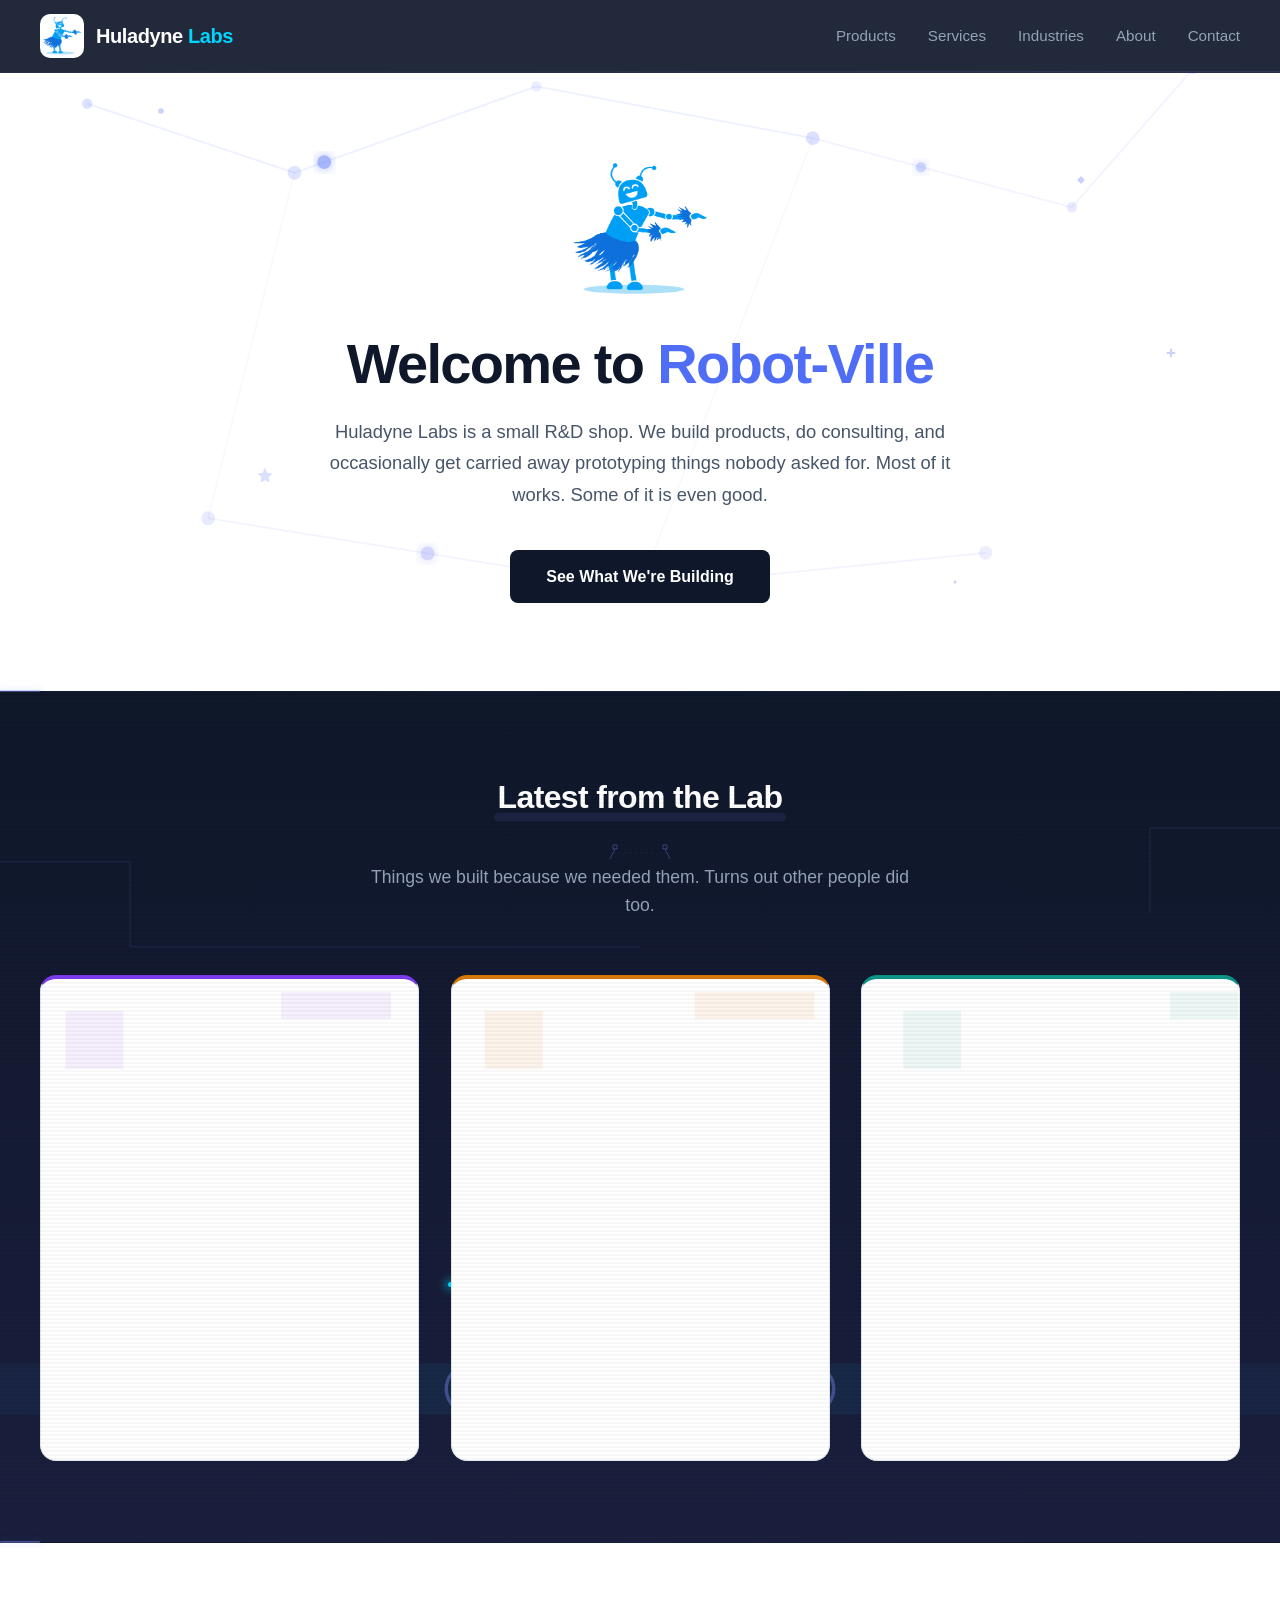
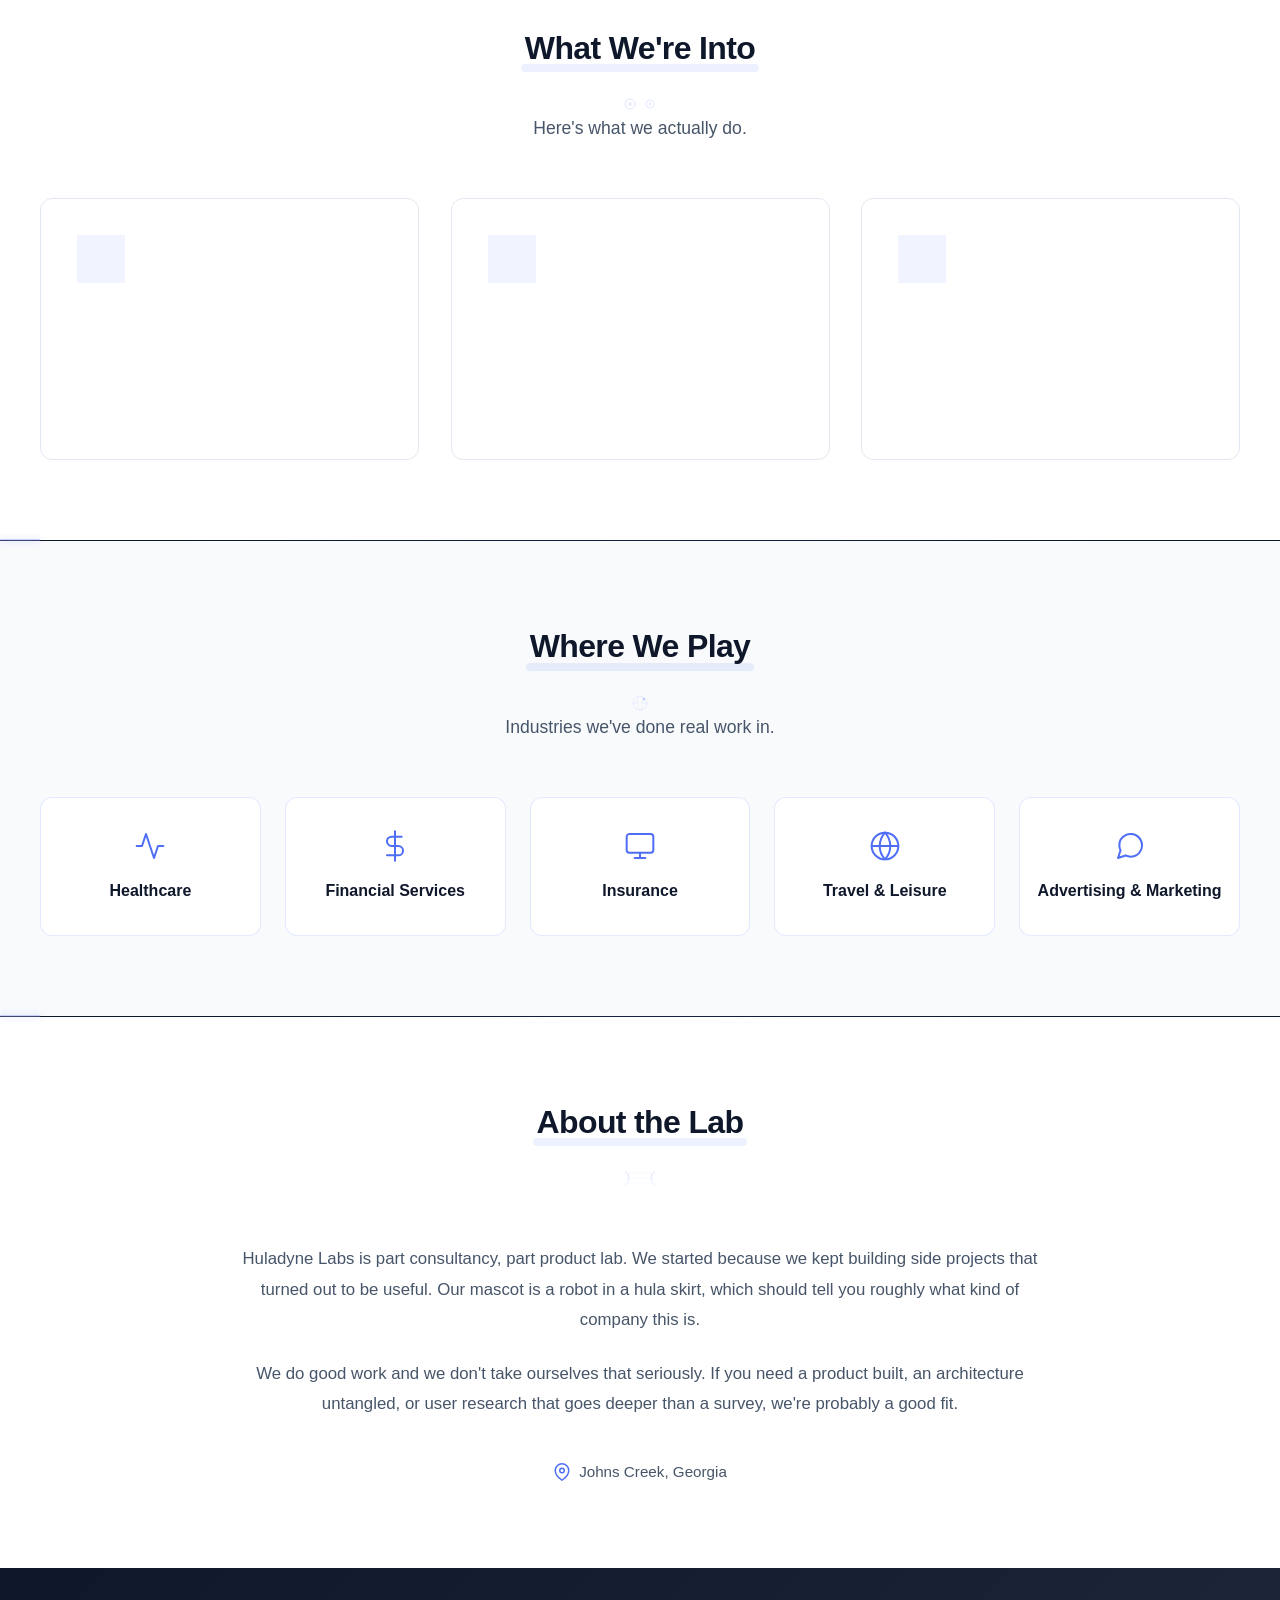
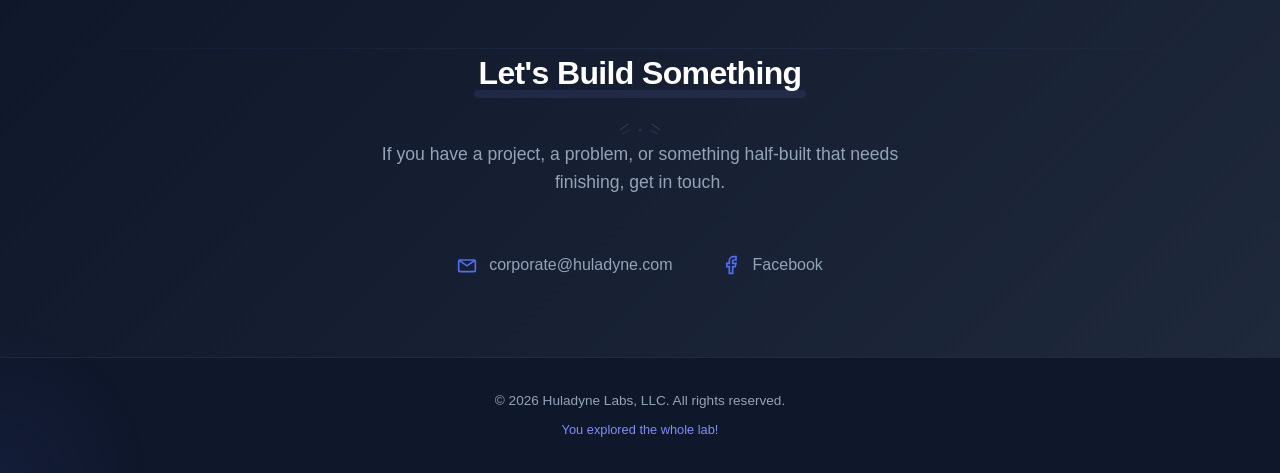
==== index.html @ aa6dfb31 "Add Ommlo product card to main page and fix subpage navigation - Add Ommlo as first product card in " ====
<!DOCTYPE html>
<html lang="en">
<head>
  <meta charset="UTF-8">
  <meta name="viewport" content="width=device-width, initial-scale=1.0">
  <title>Huladyne Labs, LLC — R&D Consulting & Product Development</title>
  <meta name="description" content="Huladyne Labs builds products and does R&D consulting in healthcare, financial services, insurance, and other industries.">
  <link rel="canonical" href="https://huladyne.com/">
  <meta property="og:title" content="Huladyne Labs, LLC — R&D Consulting & Product Development">
  <meta property="og:description" content="Huladyne Labs builds products and does R&D consulting in healthcare, financial services, insurance, and other industries.">
  <meta property="og:type" content="website">
  <meta property="og:url" content="https://huladyne.com/">
  <meta property="og:image" content="https://huladyne.com/HD_robot.png">
  <meta property="og:site_name" content="Huladyne Labs">
  <meta name="twitter:card" content="summary">
  <meta name="twitter:title" content="Huladyne Labs, LLC — R&D Consulting & Product Development">
  <meta name="twitter:description" content="Huladyne Labs builds products and does R&D consulting in healthcare, financial services, insurance, and other industries.">
  <meta name="twitter:image" content="https://huladyne.com/HD_robot.png">
  <link rel="icon" type="image/png" sizes="32x32" href="/favicon-32.png">
  <link rel="icon" type="image/png" sizes="16x16" href="/favicon-16.png">
  <link rel="apple-touch-icon" href="/apple-touch-icon.png">
  <style>
    /* ============================================
       1. FOUNDATION — Variables, Reset, Base
       ============================================ */
    :root {
      --brand: #4f6df5;
      --brand-light: #818cf8;
      --brand-muted: rgba(79, 109, 245, 0.08);
      --dark: #0f172a;
      --dark-2: #1e293b;
      --gray-50: #f8fafc;
      --gray-100: #f1f5f9;
      --gray-200: #e2e8f0;
      --gray-400: #94a3b8;
      --gray-600: #475569;
      --gray-700: #334155;
      --gray-800: #1e293b;
      --white: #ffffff;
      --mr: #d97706;
      --mr-light: #fbbf24;
      --mr-muted: rgba(217, 119, 6, 0.08);
      --mr-surface: #fffbeb;
      --cd: #0d9488;
      --cd-light: #2dd4bf;
      --cd-muted: rgba(13, 148, 136, 0.08);
      --cd-surface: #f0fdfa;
      --om: #7c3aed;
      --om-light: #a78bfa;
      --om-muted: rgba(124, 58, 237, 0.08);
      --om-surface: #f5f3ff;
      --lab-glow: rgba(79, 109, 245, 0.15);
      --neon-blue: #00d4ff;
      --neon-purple: #a855f7;

      /* Spring physics timing (Comeau) */
      --spring-bounce: linear(
        0, 0.004, 0.016, 0.035, 0.063, 0.098, 0.141, 0.191, 0.25,
        0.316, 0.391, 0.473, 0.562, 0.658, 0.76, 0.868, 0.982,
        1.101, 1.166, 1.209, 1.215, 1.199, 1.165, 1.122, 1.075,
        1.031, 0.996, 0.973, 0.961, 0.96, 0.966, 0.979, 0.993,
        1.004, 1.011, 1.013, 1.011, 1.006, 1.002, 0.999, 1
      );
      --spring-snappy: linear(
        0, 0.009, 0.035, 0.078, 0.141, 0.223, 0.326, 0.45,
        0.594, 0.757, 0.938, 1.036, 1.089, 1.107, 1.098,
        1.071, 1.037, 1.005, 0.983, 0.972, 0.972, 0.981,
        0.993, 1.003, 1.008, 1.008, 1.004, 1
      );
    }

    * { margin: 0; padding: 0; box-sizing: border-box; }
    html { scroll-behavior: smooth; }

    body {
      font-family: -apple-system, BlinkMacSystemFont, 'Segoe UI', Roboto, Oxygen, Ubuntu, sans-serif;
      color: var(--gray-800);
      line-height: 1.6;
      -webkit-font-smoothing: antialiased;
      background: var(--dark);
    }

    /* Aurora atmosphere (Bruno) */
    body::before {
      content: '';
      position: fixed;
      inset: 0;
      z-index: -2;
      background: linear-gradient(135deg,
        rgba(79, 109, 245, 0.04) 0%,
        rgba(13, 148, 136, 0.05) 25%,
        rgba(139, 92, 246, 0.04) 50%,
        rgba(217, 119, 6, 0.03) 75%,
        rgba(79, 109, 245, 0.04) 100%
      );
      background-size: 400% 400%;
      animation: aurora-drift 20s ease-in-out infinite;
      pointer-events: none;
    }

    @keyframes aurora-drift {
      0%, 100% { background-position: 0% 50%; }
      25% { background-position: 100% 0%; }
      50% { background-position: 100% 100%; }
      75% { background-position: 0% 100%; }
    }

    /* Atmosphere particles */
    .atmosphere-particle {
      position: fixed;
      border-radius: 50%;
      pointer-events: none;
      z-index: -1;
      will-change: transform, opacity;
    }
    .atmosphere-particle--spark { animation: particle-wander var(--dur, 12s) ease-in-out infinite var(--delay, 0s); }
    .atmosphere-particle--orb   { filter: blur(2px); animation: particle-wander var(--dur, 18s) ease-in-out infinite var(--delay, 0s); }
    .atmosphere-particle--bokeh { filter: blur(var(--blur, 20px)); animation: particle-wander var(--dur, 30s) ease-in-out infinite var(--delay, 0s); }

    @keyframes particle-wander {
      0%   { transform: translate(0, 0); opacity: var(--base-op, 0.1); }
      25%  { transform: translate(var(--dx, 30px), calc(var(--range, 60px) * -0.5)); opacity: calc(var(--base-op, 0.1) * 1.4); }
      50%  { transform: translate(calc(var(--dx, 30px) * -0.5), calc(var(--range, 60px) * -1)); opacity: var(--base-op, 0.1); }
      75%  { transform: translate(calc(var(--dx, 30px) * 0.3), calc(var(--range, 60px) * -0.4)); opacity: calc(var(--base-op, 0.1) * 0.7); }
      100% { transform: translate(0, 0); opacity: var(--base-op, 0.1); }
    }

    /* Cursor glow trail (Bruno) */
    .cursor-glow {
      position: fixed;
      width: 300px;
      height: 300px;
      border-radius: 50%;
      background: radial-gradient(circle, rgba(79,109,245,0.07) 0%, transparent 70%);
      pointer-events: none;
      z-index: 0;
      transform: translate(-50%, -50%);
      transition: left 0.15s ease-out, top 0.15s ease-out;
    }

    /* ============================================
       2. SCROLL PROGRESS BAR (Bruno)
       ============================================ */
    .scroll-progress {
      position: fixed;
      top: 0;
      left: 0;
      height: 3px;
      background: linear-gradient(90deg, var(--brand), var(--neon-blue), var(--neon-purple));
      box-shadow: 0 0 8px var(--neon-blue), 0 0 20px rgba(0, 212, 255, 0.3);
      width: 0%;
      z-index: 101;
      transition: width 0.1s linear;
      pointer-events: none;
    }

    /* ============================================
       3. NAVIGATION
       ============================================ */
    nav {
      position: fixed;
      top: 0;
      width: 100%;
      background: rgba(15, 23, 42, 0.92);
      backdrop-filter: blur(10px);
      border-bottom: 1px solid rgba(79, 109, 245, 0.1);
      z-index: 100;
      padding: 0 2rem;
      transition: box-shadow 0.3s ease, border-color 0.3s ease;
    }

    nav::after {
      content: '';
      position: absolute;
      bottom: 0;
      left: 0;
      right: 0;
      height: 1px;
      background: linear-gradient(90deg, transparent, var(--brand-light), transparent);
      background-size: 200% 100%;
      animation: nav-energy-sweep 5s linear infinite;
      opacity: 0.15;
    }

    @keyframes nav-energy-sweep {
      0% { background-position: -100% 0; }
      100% { background-position: 100% 0; }
    }

    .nav-inner {
      max-width: 1200px;
      margin: 0 auto;
      display: flex;
      align-items: center;
      justify-content: space-between;
      height: 72px;
    }

    .logo {
      display: flex;
      align-items: center;
      gap: 12px;
      text-decoration: none;
      color: var(--dark);
    }

    .logo img {
      height: 44px;
      width: 44px;
      object-fit: contain;
      animation: logo-bounce 0.6s var(--spring-bounce) 0.3s both;
      background: var(--white);
      border-radius: 10px;
      padding: 2px;
    }

    @keyframes logo-bounce {
      0% { transform: scale(0.8) rotate(-10deg); opacity: 0; }
      60% { transform: scale(1.05) rotate(2deg); opacity: 1; }
      100% { transform: scale(1) rotate(0deg); opacity: 1; }
    }

    .logo-text {
      font-size: 1.25rem;
      font-weight: 700;
      letter-spacing: -0.02em;
    }

    .logo-text { color: var(--white); }
    .logo-text span { color: var(--neon-blue); }

    .nav-links {
      display: flex;
      gap: 2rem;
      list-style: none;
    }

    .nav-links a {
      text-decoration: none;
      color: var(--gray-600);
      font-size: 0.95rem;
      font-weight: 500;
      transition: color 0.2s;
      position: relative;
    }

    .nav-links a::after {
      content: '';
      position: absolute;
      bottom: -4px;
      left: 0;
      width: 100%;
      height: 2px;
      background: var(--brand);
      transform: scaleX(0);
      transform-origin: left;
      transition: transform 0.4s var(--spring-bounce);
    }

    .nav-links a { color: var(--gray-400); }

    .nav-links a:hover,
    .nav-links a.active { color: var(--neon-blue); }

    .nav-links a::after { background: var(--neon-blue); }

    .nav-links a:hover::after,
    .nav-links a.active::after { transform: scaleX(1); }

    .mobile-toggle {
      display: none;
      background: none;
      border: none;
      cursor: pointer;
      padding: 8px;
    }

    .mobile-toggle span {
      display: block;
      width: 24px;
      height: 2px;
      background: var(--gray-800);
      margin: 6px 0;
      transition: 0.3s;
    }

    /* ============================================
       4. HERO
       ============================================ */
    .hero {
      padding: 10rem 2rem 5rem;
      background: var(--white);
      color: var(--dark);
      text-align: center;
      position: relative;
      overflow: hidden;
    }

    .hero .container { position: relative; z-index: 1; }

    /* Circuit board SVG background (Drasner) */
    .hero-circuit {
      position: absolute;
      top: 0;
      left: 0;
      width: 100%;
      height: 100%;
      pointer-events: none;
      z-index: 0;
    }

    /* Floating particles (Bruno + Drasner) */
    .hero-particle {
      position: absolute;
      width: 14px;
      height: 14px;
      opacity: 0.3;
      pointer-events: none;
      z-index: 0;
      transition: transform 0.15s ease-out;
      transform: translate(
        calc(var(--hero-mx, 0px) * var(--speed, 1)),
        calc(var(--hero-my, 0px) * var(--speed, 1))
      );
    }

    .hero-particle.p1 { animation: float-gentle 7s ease-in-out infinite; }
    .hero-particle.p2 { animation: float-gentle 9s ease-in-out infinite 1s; }
    .hero-particle.p3 { animation: float-gentle 8s ease-in-out infinite 2.5s; width: 18px; height: 18px; opacity: 0.2; }
    .hero-particle.p4 { animation: float-gentle 6s ease-in-out infinite 1.5s; }
    .hero-particle.p5 { animation: float-gentle 10s ease-in-out infinite 3s; width: 10px; height: 10px; }

    @keyframes float-gentle {
      0%, 100% { transform: translateY(0) rotate(0deg) scale(1); }
      25% { transform: translateY(-20px) rotate(20deg) scale(1.1); }
      50% { transform: translateY(-10px) rotate(-10deg) scale(0.95); }
      75% { transform: translateY(-28px) rotate(12deg) scale(1.05); }
    }

    /* Robot */
    .hero-robot {
      width: 140px;
      height: 140px;
      object-fit: contain;
      margin-bottom: 1.5rem;
      animation: robot-alive 3s ease-in-out infinite;
      cursor: pointer;
    }

    .hero-robot:hover {
      filter: drop-shadow(0 8px 32px rgba(79, 109, 245, 0.45));
    }

    @keyframes robot-alive {
      0%   { transform: rotate(-3deg) translateY(0px); filter: drop-shadow(0 8px 24px rgba(26,115,232,0.25)); }
      25%  { transform: rotate(0deg) translateY(-5px); filter: drop-shadow(0 10px 28px rgba(26,115,232,0.3)); }
      50%  { transform: rotate(3deg) translateY(0px); filter: drop-shadow(0 12px 32px rgba(79,109,245,0.35)); }
      75%  { transform: rotate(0deg) translateY(-3px); filter: drop-shadow(0 10px 28px rgba(26,115,232,0.3)); }
      100% { transform: rotate(-3deg) translateY(0px); filter: drop-shadow(0 8px 24px rgba(26,115,232,0.25)); }
    }

    /* Keep old name as alias for JS references */
    @keyframes hula-sway {
      0%, 100% { transform: rotate(-3deg); }
      50% { transform: rotate(3deg); }
    }

    @keyframes robot-spin {
      0% { transform: rotate(0deg) scale(1); }
      100% { transform: rotate(360deg) scale(1); }
    }

    @keyframes robot-hula-dance {
      0%   { transform: rotate(0deg) translateY(0); }
      10%  { transform: rotate(-15deg) translateY(-5px); }
      20%  { transform: rotate(15deg) translateY(0); }
      30%  { transform: rotate(-15deg) translateY(-5px); }
      40%  { transform: rotate(15deg) translateY(0); }
      50%  { transform: rotate(-20deg) translateY(-8px) scale(1.1); }
      60%  { transform: rotate(20deg) translateY(0) scale(1.1); }
      70%  { transform: rotate(-15deg) translateY(-5px); }
      80%  { transform: rotate(15deg) translateY(0); }
      90%  { transform: rotate(-5deg) translateY(-2px); }
      100% { transform: rotate(0deg) translateY(0); }
    }

    @keyframes robot-welcome {
      0%   { transform: scale(1) rotate(0deg); }
      25%  { transform: scale(1.15) rotate(-5deg); }
      50%  { transform: scale(1.1) rotate(5deg); }
      75%  { transform: scale(1.05) rotate(-2deg); }
      100% { transform: scale(1) rotate(0deg); }
    }

    /* Robot speech bubble (Bruno) */
    .robot-bubble {
      position: absolute;
      top: calc(50% - 100px);
      left: 50%;
      transform: translateX(60px) translateY(-30px) scale(0);
      background: var(--white);
      color: var(--dark);
      padding: 10px 16px;
      border-radius: 12px;
      font-size: 0.85rem;
      font-weight: 600;
      box-shadow: 0 4px 20px rgba(0,0,0,0.12);
      white-space: nowrap;
      opacity: 0;
      transition: transform 0.4s var(--spring-bounce), opacity 0.3s ease;
      pointer-events: none;
      z-index: 5;
    }

    .robot-bubble.show {
      transform: translateX(60px) translateY(-30px) scale(1);
      opacity: 1;
    }

    .robot-bubble::before {
      content: '';
      position: absolute;
      left: -8px;
      top: 50%;
      transform: translateY(-50%);
      border: 8px solid transparent;
      border-right-color: var(--white);
      border-left: 0;
    }

    .hero h1 {
      font-size: clamp(2.2rem, 5vw, 3.5rem);
      font-weight: 800;
      letter-spacing: -0.03em;
      margin-bottom: 1.25rem;
      line-height: 1.15;
      color: var(--dark);
    }

    .hero h1 span { color: var(--brand); }

    .hero p {
      font-size: 1.15rem;
      color: var(--gray-600);
      max-width: 640px;
      margin: 0 auto 2.5rem;
      line-height: 1.7;
    }

    .hero-cta {
      display: inline-block;
      padding: 14px 36px;
      background: var(--dark);
      color: var(--white);
      text-decoration: none;
      border-radius: 8px;
      font-weight: 600;
      font-size: 1rem;
      position: relative;
      overflow: hidden;
      transition: background 0.2s, transform 0.2s;
    }

    .hero-cta:hover {
      background: var(--gray-800);
      animation: boop 0.4s var(--spring-snappy);
    }

    /* CTA pulse ring (Drasner) */
    .hero-cta::after {
      content: '';
      position: absolute;
      inset: -4px;
      border-radius: 12px;
      border: 2px solid var(--brand);
      opacity: 0;
      animation: cta-ring 3s ease-out infinite 2s;
      pointer-events: none;
    }

    @keyframes cta-ring {
      0% { transform: scale(1); opacity: 0.4; }
      100% { transform: scale(1.08); opacity: 0; }
    }

    /* CTA click ripple (Comeau) */
    .cta-ripple {
      position: absolute;
      width: 10px;
      height: 10px;
      border-radius: 50%;
      background: rgba(255, 255, 255, 0.3);
      transform: translate(-50%, -50%) scale(0);
      animation: ripple-expand 0.5s ease-out forwards;
      pointer-events: none;
    }

    @keyframes ripple-expand {
      to { transform: translate(-50%, -50%) scale(30); opacity: 0; }
    }

    /* Boop effect (Comeau) */
    @keyframes boop {
      0% { transform: scale(1); }
      40% { transform: scale(1.08); }
      100% { transform: scale(1); }
    }

    /* ============================================
       5. 3D CARD SYSTEM (Bruno)
       ============================================ */
    .lab-cards,
    .services-grid {
      perspective: 1000px;
    }

    .lab-card,
    .service-card {
      transform-style: preserve-3d;
      will-change: transform;
      position: relative;
    }

    /* Glossy light reflection */
    .lab-card .card-gloss,
    .service-card .card-gloss {
      position: absolute;
      top: 0;
      left: 0;
      right: 0;
      bottom: 0;
      border-radius: inherit;
      background: radial-gradient(
        circle 300px at var(--mouse-x, 50%) var(--mouse-y, 50%),
        rgba(255, 255, 255, 0.25) 0%,
        rgba(255, 255, 255, 0) 100%
      );
      opacity: 0;
      transition: opacity 0.3s ease;
      pointer-events: none;
      z-index: 10;
    }

    .lab-card:hover .card-gloss,
    .service-card:hover .card-gloss {
      opacity: 1;
    }

    /* ============================================
       6. PRODUCT CARDS — Latest from the Lab
       ============================================ */
    #products {
      background: linear-gradient(180deg, var(--dark) 0%, #1a1f3d 100%);
      position: relative;
      overflow: hidden;
    }

    #products .section-header h2 { color: var(--white); }
    #products .section-header h2::after { background: var(--brand-light); }
    #products .section-header p { color: var(--gray-400); }

    /* Conveyor belt background */
    .factory-belt {
      position: absolute;
      bottom: 0;
      left: 0;
      width: 100%;
      height: 100%;
      pointer-events: none;
      z-index: 0;
    }

    #products .container { position: relative; z-index: 1; }

    /* Factory sparks */
    .factory-spark {
      position: absolute;
      width: 4px;
      height: 4px;
      border-radius: 50%;
      pointer-events: none;
      z-index: 0;
    }

    .factory-spark:nth-child(1) {
      background: #fbbf24;
      box-shadow: 0 0 8px 3px rgba(251, 191, 36, 0.6);
      width: 6px; height: 6px;
      left: 15%; bottom: 35%;
      animation: spark-rise 2s ease-out infinite;
    }
    .factory-spark:nth-child(2) {
      background: var(--neon-blue);
      box-shadow: 0 0 8px 3px rgba(0, 212, 255, 0.5);
      width: 5px; height: 5px;
      left: 35%; bottom: 30%;
      animation: spark-rise 2.5s ease-out infinite 0.6s;
    }
    .factory-spark:nth-child(3) {
      background: #f97316;
      box-shadow: 0 0 8px 3px rgba(249, 115, 22, 0.6);
      width: 6px; height: 6px;
      right: 30%; bottom: 32%;
      animation: spark-rise 2.2s ease-out infinite 1.2s;
    }
    .factory-spark:nth-child(4) {
      background: var(--neon-blue);
      box-shadow: 0 0 8px 3px rgba(0, 212, 255, 0.5);
      width: 5px; height: 5px;
      right: 12%; bottom: 38%;
      animation: spark-rise 2.8s ease-out infinite 1.8s;
    }
    .factory-spark:nth-child(5) {
      background: #fbbf24;
      box-shadow: 0 0 6px 2px rgba(251, 191, 36, 0.5);
      width: 4px; height: 4px;
      left: 25%; bottom: 28%;
      animation: spark-rise 1.8s ease-out infinite 0.3s;
    }
    .factory-spark:nth-child(6) {
      background: var(--brand-light);
      box-shadow: 0 0 8px 3px rgba(129, 140, 248, 0.5);
      width: 5px; height: 5px;
      right: 22%; bottom: 35%;
      animation: spark-rise 2.4s ease-out infinite 2.2s;
    }
    .factory-spark:nth-child(7) {
      background: #f97316;
      box-shadow: 0 0 6px 2px rgba(249, 115, 22, 0.5);
      width: 4px; height: 8px; border-radius: 2px;
      left: 48%; bottom: 33%;
      animation: spark-rise 2.1s ease-out infinite 0.9s;
    }
    .factory-spark:nth-child(8) {
      background: var(--neon-blue);
      box-shadow: 0 0 10px 4px rgba(0, 212, 255, 0.6);
      width: 5px; height: 5px;
      right: 42%; bottom: 36%;
      animation: spark-rise 2.6s ease-out infinite 1.5s;
    }

    @keyframes spark-rise {
      0% { opacity: 0; transform: translateY(0) scale(1); }
      10% { opacity: 1; }
      50% { opacity: 0.5; }
      100% { opacity: 0; transform: translateY(-140px) translateX(15px) scale(0); }
    }

    /* Card emerge-from-machine animation */
    .lab-card.reveal {
      opacity: 0;
      transform: translateY(60px) scale(0.7) rotate(-3deg);
      transition: opacity 0.5s ease, transform 0.8s var(--spring-bounce);
    }

    .lab-card.reveal.revealed {
      opacity: 1;
      transform: translateY(0) scale(1) rotate(0deg);
    }

    /* Card at-rest animations (Bruno) */
    .lab-card--mr {
      animation: card-float 6s ease-in-out infinite, card-glow-mr 4s ease-in-out infinite;
    }
    .lab-card--cd {
      animation: card-float 6s ease-in-out infinite -2s, card-glow-cd 4s ease-in-out infinite -1.5s;
    }
    .lab-card--om {
      animation: card-float 6s ease-in-out infinite -4s, card-glow-om 4s ease-in-out infinite -3s;
    }

    @keyframes card-float {
      0%, 100% { transform: translateY(0px); }
      50% { transform: translateY(-4px); }
    }

    @keyframes card-glow-mr {
      0%, 100% { box-shadow: 0 2px 20px rgba(217, 119, 6, 0); }
      50% { box-shadow: 0 4px 30px rgba(217, 119, 6, 0.12), 0 0 60px rgba(217, 119, 6, 0.05); }
    }

    @keyframes card-glow-cd {
      0%, 100% { box-shadow: 0 2px 20px rgba(13, 148, 136, 0); }
      50% { box-shadow: 0 4px 30px rgba(13, 148, 136, 0.12), 0 0 60px rgba(13, 148, 136, 0.05); }
    }

    @keyframes card-glow-om {
      0%, 100% { box-shadow: 0 2px 20px rgba(124, 58, 237, 0); }
      50% { box-shadow: 0 4px 30px rgba(124, 58, 237, 0.12), 0 0 60px rgba(124, 58, 237, 0.05); }
    }

    /* Stamp flash on emerge */
    .lab-card {
      transition: box-shadow 0.6s ease;
    }
    .lab-card.stamp-flash {
      box-shadow: 0 0 50px 15px rgba(79, 109, 245, 0.35), 0 0 100px 30px rgba(79, 109, 245, 0.1);
    }

    /* Boost card hover glow on dark bg */
    #products .lab-card--mr:hover {
      box-shadow: 0 20px 60px rgba(217, 119, 6, 0.25), 0 0 40px rgba(217, 119, 6, 0.12);
    }
    #products .lab-card--cd:hover {
      box-shadow: 0 20px 60px rgba(13, 148, 136, 0.25), 0 0 40px rgba(13, 148, 136, 0.12);
    }
    #products .lab-card--om:hover {
      box-shadow: 0 20px 60px rgba(124, 58, 237, 0.25), 0 0 40px rgba(124, 58, 237, 0.12);
    }

    /* Factory hum vibration (Bruno) */
    #products {
      animation: factory-hum 0.15s linear infinite;
    }

    @keyframes factory-hum {
      0%   { transform: translate(0, 0); }
      25%  { transform: translate(0.3px, -0.3px); }
      50%  { transform: translate(-0.2px, 0.2px); }
      75%  { transform: translate(0.3px, 0.1px); }
      100% { transform: translate(0, 0); }
    }

    /* Stamp screen-shake on card emerge (Bruno) */
    #products.stamp-shake { animation: screen-shake 0.3s ease-out; }

    @keyframes screen-shake {
      0%   { transform: translate(0, 0); }
      10%  { transform: translate(-3px, 2px); }
      20%  { transform: translate(3px, -2px); }
      30%  { transform: translate(-2px, 1px); }
      40%  { transform: translate(2px, -1px); }
      100% { transform: translate(0, 0); }
    }

    /* CRT scanlines on factory (Bruno) */
    #products::after {
      content: '';
      position: absolute;
      inset: 0;
      background: repeating-linear-gradient(0deg, transparent, transparent 2px, rgba(0,0,0,0.03) 2px, rgba(0,0,0,0.03) 4px);
      pointer-events: none;
      z-index: 2;
      animation: scanline-scroll 8s linear infinite;
    }

    @keyframes scanline-scroll {
      0% { background-position: 0 0; }
      100% { background-position: 0 100px; }
    }

    /* Contact section scan line (Comeau) */
    #contact { position: relative; overflow: hidden; }

    #contact::before {
      content: '';
      position: absolute;
      left: 0;
      right: 0;
      height: 1px;
      background: linear-gradient(90deg, transparent, var(--brand-light), transparent);
      opacity: 0.1;
      animation: scan-line 8s ease-in-out infinite;
      z-index: 1;
    }

    @keyframes scan-line {
      0% { top: 0; opacity: 0; }
      10% { opacity: 0.3; }
      90% { opacity: 0.3; }
      100% { top: 100%; opacity: 0; }
    }

    /* Section energy dividers */
    .section-divider {
      height: 1px;
      position: relative;
      overflow: visible;
    }

    .section-divider::before {
      content: '';
      position: absolute;
      top: 0;
      left: 10%;
      right: 10%;
      height: 1px;
      background: linear-gradient(90deg, transparent, var(--brand), transparent);
      opacity: 0.12;
    }

    .section-divider::after {
      content: '';
      position: absolute;
      top: -1px;
      left: 0;
      width: 40px;
      height: 2px;
      background: var(--brand-light);
      border-radius: 2px;
      box-shadow: 0 0 6px 2px rgba(79, 109, 245, 0.2);
      animation: energy-pulse-travel 6s linear infinite;
      opacity: 0.4;
    }

    @keyframes energy-pulse-travel {
      0% { left: -40px; opacity: 0; }
      10% { opacity: 0.4; }
      90% { opacity: 0.4; }
      100% { left: 100%; opacity: 0; }
    }

    .lab-cards {
      display: grid;
      grid-template-columns: repeat(3, 1fr);
      gap: 2rem;
    }

    .lab-card {
      background: var(--white);
      border-radius: 16px;
      padding: 2.25rem;
      border: 1px solid var(--gray-200);
      border-top: 4px solid var(--gray-200);
      text-decoration: none;
      color: inherit;
      display: flex;
      flex-direction: column;
      transition: box-shadow 0.4s ease, background 0.3s ease;
    }

    .lab-card--mr { border-top-color: var(--mr); }
    .lab-card--cd { border-top-color: var(--cd); }
    .lab-card--om { border-top-color: var(--om); }

    .lab-card--mr:hover {
      box-shadow: 0 20px 60px rgba(217, 119, 6, 0.12);
      background: var(--mr-surface);
    }

    .lab-card--cd:hover {
      box-shadow: 0 20px 60px rgba(13, 148, 136, 0.12);
      background: var(--cd-surface);
    }

    .lab-card--om:hover {
      box-shadow: 0 20px 60px rgba(124, 58, 237, 0.12);
      background: var(--om-surface);
    }

    .lab-card__badge {
      position: absolute;
      top: 1.25rem;
      right: 1.25rem;
      padding: 4px 12px;
      border-radius: 20px;
      font-size: 0.7rem;
      font-weight: 700;
      letter-spacing: 0.08em;
      text-transform: uppercase;
      transition: transform 0.4s var(--spring-snappy);
      transform: translateZ(30px);
    }

    .lab-card:hover .lab-card__badge { transform: translateZ(30px) scale(1.05); }

    .lab-card--mr .lab-card__badge {
      background: var(--mr-muted);
      color: var(--mr);
      animation: badge-glow 2.5s ease-in-out infinite;
    }

    @keyframes badge-glow {
      0%, 100% { box-shadow: 0 0 0 0 rgba(217, 119, 6, 0); }
      50% { box-shadow: 0 0 12px 2px rgba(217, 119, 6, 0.2); }
    }

    .lab-card--cd .lab-card__badge {
      background: var(--cd-muted);
      color: var(--cd);
      display: flex;
      align-items: center;
      gap: 6px;
    }

    .lab-card--cd .lab-card__badge::before {
      content: '';
      width: 6px;
      height: 6px;
      background: #22c55e;
      border-radius: 50%;
      animation: pulse-dot 2s ease-in-out infinite;
    }

    @keyframes pulse-dot {
      0%, 100% { opacity: 1; }
      50% { opacity: 0.4; }
    }

    .lab-card--om .lab-card__badge {
      background: var(--om-muted);
      color: var(--om);
    }

    .lab-card__icon {
      width: 56px;
      height: 56px;
      border-radius: 14px;
      display: flex;
      align-items: center;
      justify-content: center;
      margin-bottom: 1.25rem;
      transition: transform 0.4s var(--spring-bounce);
      transform: translateZ(20px);
    }

    .lab-card:hover .lab-card__icon {
      transform: translateZ(20px) scale(1.15) rotate(-5deg);
    }

    .lab-card--mr .lab-card__icon { background: var(--mr-muted); }
    .lab-card--cd .lab-card__icon { background: var(--cd-muted); }
    .lab-card--om .lab-card__icon { background: var(--om-muted); }

    .lab-card__icon svg {
      width: 28px;
      height: 28px;
      fill: none;
      stroke-width: 2;
      stroke-linecap: round;
      stroke-linejoin: round;
    }

    .lab-card--mr .lab-card__icon svg { stroke: var(--mr); }
    .lab-card--cd .lab-card__icon svg { stroke: var(--cd); }
    .lab-card--om .lab-card__icon svg { stroke: var(--om); }

    .lab-card h3 {
      font-size: 1.4rem;
      font-weight: 700;
      color: var(--dark);
      margin-bottom: 0.25rem;
      transition: transform 0.35s var(--spring-bounce);
      transform: translateZ(15px);
    }

    .lab-card:hover h3 { transform: translateZ(15px) translateX(3px); }

    .lab-card__tagline {
      font-size: 0.95rem;
      font-style: italic;
      color: var(--gray-600);
      margin-bottom: 1rem;
    }

    .lab-card__desc {
      color: var(--gray-600);
      font-size: 0.9rem;
      line-height: 1.7;
      margin-bottom: 1.25rem;
      flex-grow: 1;
    }

    .lab-card__chips {
      display: flex;
      flex-wrap: wrap;
      gap: 8px;
      margin-bottom: 1.5rem;
    }

    .lab-card__chip {
      padding: 4px 12px;
      border-radius: 20px;
      font-size: 0.75rem;
      font-weight: 600;
      transition: transform 0.4s var(--spring-bounce);
    }

    .lab-card:hover .lab-card__chip:nth-child(1) { transform: translateY(-2px); transition-delay: 0ms; }
    .lab-card:hover .lab-card__chip:nth-child(2) { transform: translateY(-2px); transition-delay: 50ms; }
    .lab-card:hover .lab-card__chip:nth-child(3) { transform: translateY(-2px); transition-delay: 100ms; }

    .lab-card--mr .lab-card__chip { background: var(--mr-muted); color: var(--mr); }
    .lab-card--cd .lab-card__chip { background: var(--cd-muted); color: var(--cd); }
    .lab-card--om .lab-card__chip { background: var(--om-muted); color: var(--om); }

    .lab-card__cta {
      font-weight: 600;
      font-size: 0.95rem;
      display: flex;
      align-items: center;
      gap: 6px;
      transform: translateZ(15px);
    }

    .lab-card--mr .lab-card__cta { color: var(--mr); }
    .lab-card--cd .lab-card__cta { color: var(--cd); }
    .lab-card--om .lab-card__cta { color: var(--om); }

    .lab-card__cta svg {
      width: 16px;
      height: 16px;
      stroke: currentColor;
      fill: none;
      stroke-width: 2;
      stroke-linecap: round;
      stroke-linejoin: round;
      transition: transform 0.4s var(--spring-bounce);
    }

    .lab-card:hover .lab-card__cta svg { transform: translateX(6px); }

    /* Bolt flash on CronDoctor hover (Drasner) */
    .lab-card--cd:hover .lab-card__icon svg path {
      fill: var(--cd);
      fill-opacity: 0;
      animation: bolt-flash 0.6s ease forwards;
    }

    @keyframes bolt-flash {
      0% { fill-opacity: 0; }
      30% { fill-opacity: 0.3; }
      50% { fill-opacity: 0; }
      70% { fill-opacity: 0.15; }
      100% { fill-opacity: 0.08; }
    }

    /* ============================================
       7. SVG DRAW-ON SYSTEM (Drasner)
       ============================================ */
    .lab-card__icon svg *,
    .service-icon svg *,
    .industry-item svg * {
      transition: stroke-dashoffset 0.8s cubic-bezier(0.65, 0, 0.35, 1);
    }

    .lab-card__icon svg *:nth-child(2) { transition-delay: 0.08s; }
    .lab-card__icon svg *:nth-child(3) { transition-delay: 0.16s; }
    .lab-card__icon svg *:nth-child(4) { transition-delay: 0.24s; }
    .lab-card__icon svg *:nth-child(5) { transition-delay: 0.32s; }
    .lab-card__icon svg *:nth-child(6) { transition-delay: 0.4s; }
    .lab-card__icon svg *:nth-child(7) { transition-delay: 0.48s; }
    .lab-card__icon svg *:nth-child(8) { transition-delay: 0.56s; }

    .service-icon svg *:nth-child(2) { transition-delay: 0.1s; }
    .service-icon svg *:nth-child(3) { transition-delay: 0.2s; }
    .service-icon svg *:nth-child(4) { transition-delay: 0.3s; }

    .industry-item svg *:nth-child(2) { transition-delay: 0.12s; }
    .industry-item svg *:nth-child(3) { transition-delay: 0.24s; }
    .industry-item svg *:nth-child(4) { transition-delay: 0.36s; }

    /* ============================================
       8. SECTIONS — Shared
       ============================================ */
    section { padding: 5rem 2rem; }

    .container {
      max-width: 1200px;
      margin: 0 auto;
    }

    .section-header {
      text-align: center;
      margin-bottom: 3.5rem;
    }

    .section-header h2 {
      font-size: 2rem;
      font-weight: 700;
      letter-spacing: -0.02em;
      margin-bottom: 0.75rem;
      color: var(--dark);
      display: inline-block;
      position: relative;
    }

    /* Section header highlight wipe (Comeau) */
    .section-header h2::after {
      content: '';
      position: absolute;
      bottom: 2px;
      left: -4px;
      right: -4px;
      height: 8px;
      background: var(--brand);
      opacity: 0.1;
      border-radius: 4px;
      transform: scaleX(0);
      transform-origin: left;
      transition: transform 0.8s var(--spring-bounce);
      z-index: -1;
    }

    .section-header.revealed h2::after { transform: scaleX(1); transition-delay: 0.3s; }

    .section-header p {
      color: var(--gray-600);
      font-size: 1.1rem;
      max-width: 560px;
      margin: 0 auto;
    }

    /* Section decorations (Drasner) */
    .section-deco {
      display: block;
      width: 200px;
      height: 20px;
      margin: 8px auto 0;
    }

    .section-deco .deco-draw {
      stroke-dasharray: 40;
      stroke-dashoffset: 40;
      transition: stroke-dashoffset 1s ease 0.3s;
    }

    .revealed .section-deco .deco-draw { stroke-dashoffset: 0; }

    @keyframes bubble-rise {
      0%, 100% { transform: translateY(0); opacity: 0; }
      20% { opacity: 0.35; }
      80% { opacity: 0.15; }
      100% { transform: translateY(-8px); opacity: 0; }
    }

    .revealed .bubble-1 { animation: bubble-rise 2.5s ease-in-out infinite 1.2s; }
    .revealed .bubble-2 { animation: bubble-rise 3s ease-in-out infinite 1.6s; }
    .revealed .bubble-3 { animation: bubble-rise 2.8s ease-in-out infinite 2s; }

    /* ============================================
       9. SERVICES
       ============================================ */
    #services { background: var(--white); }

    .services-grid {
      display: grid;
      grid-template-columns: repeat(auto-fit, minmax(300px, 1fr));
      gap: 2rem;
    }

    .service-card {
      background: var(--white);
      border-radius: 12px;
      padding: 2.25rem;
      border: 1px solid var(--gray-200);
      transition: box-shadow 0.3s ease;
      animation: card-float 7s ease-in-out infinite;
    }
    .service-card:nth-child(2) { animation-delay: -2.3s; }
    .service-card:nth-child(3) { animation-delay: -4.1s; }

    .service-card:hover {
      box-shadow: 0 8px 30px rgba(0, 0, 0, 0.08);
    }

    .service-icon {
      width: 48px;
      height: 48px;
      background: var(--brand-muted);
      border-radius: 10px;
      display: flex;
      align-items: center;
      justify-content: center;
      margin-bottom: 1.25rem;
      transition: transform 0.4s var(--spring-bounce);
    }

    .service-card:hover .service-icon {
      transform: scale(1.1) rotate(-5deg);
    }

    /* Icon wiggle on hover (Drasner) */
    .service-card:hover .service-icon svg {
      animation: icon-wiggle 0.5s ease;
    }

    @keyframes icon-wiggle {
      0% { transform: rotate(0deg); }
      25% { transform: rotate(-8deg); }
      50% { transform: rotate(6deg); }
      75% { transform: rotate(-3deg); }
      100% { transform: rotate(0deg); }
    }

    .service-icon svg {
      width: 24px;
      height: 24px;
      stroke: var(--brand);
      fill: none;
      stroke-width: 2;
      stroke-linecap: round;
      stroke-linejoin: round;
    }

    .service-card h3 {
      font-size: 1.2rem;
      font-weight: 700;
      margin-bottom: 0.75rem;
      color: var(--dark);
    }

    .service-card p {
      color: var(--gray-600);
      font-size: 0.95rem;
      line-height: 1.7;
    }

    /* ============================================
       10. INDUSTRIES
       ============================================ */
    #industries { background: var(--gray-50); }

    .industries-grid {
      display: grid;
      grid-template-columns: repeat(5, 1fr);
      gap: 1.5rem;
      text-align: center;
    }

    .industry-item {
      padding: 2rem 1rem;
      border-radius: 12px;
      background: var(--white);
      border: 1px solid rgba(79, 109, 245, 0.15);
      transition: border-color 0.3s ease, box-shadow 0.3s ease;
      display: flex;
      flex-direction: column;
      align-items: center;
      justify-content: center;
      animation: industry-glow 5s ease-in-out infinite;
    }
    .industry-item:nth-child(2) { animation-delay: -1s; }
    .industry-item:nth-child(3) { animation-delay: -2s; }
    .industry-item:nth-child(4) { animation-delay: -3s; }
    .industry-item:nth-child(5) { animation-delay: -4s; }

    @keyframes industry-glow {
      0%, 100% { box-shadow: 0 0 0 0 rgba(79, 109, 245, 0); }
      50% { box-shadow: 0 0 15px 1px rgba(79, 109, 245, 0.1); }
    }

    .industry-item:hover {
      border-color: var(--brand);
      box-shadow: 0 8px 24px var(--lab-glow);
    }

    .industry-item svg {
      width: 32px;
      height: 32px;
      stroke: var(--brand);
      fill: none;
      stroke-width: 1.5;
      stroke-linecap: round;
      stroke-linejoin: round;
      margin-bottom: 1rem;
      transition: transform 0.3s var(--spring-bounce);
    }

    .industry-item:hover svg { transform: scale(1.15); }

    .industry-item h3 {
      font-size: 1rem;
      font-weight: 600;
      color: var(--dark);
      position: relative;
      display: inline-block;
    }

    /* Industry label underline on hover (Drasner) */
    .industry-item h3::after {
      content: '';
      position: absolute;
      bottom: -4px;
      left: 50%;
      width: 0;
      height: 2px;
      background: var(--brand);
      opacity: 0.3;
      transition: width 0.4s var(--spring-bounce), left 0.4s var(--spring-bounce);
      border-radius: 1px;
    }

    .industry-item:hover h3::after {
      width: 100%;
      left: 0;
    }

    /* ============================================
       11. ABOUT
       ============================================ */
    #about { background: var(--white); }

    .about-content {
      max-width: 800px;
      margin: 0 auto;
      text-align: center;
    }

    .about-content p {
      color: var(--gray-600);
      font-size: 1.05rem;
      line-height: 1.8;
      margin-bottom: 1.5rem;
    }

    .about-location {
      display: inline-flex;
      align-items: center;
      gap: 8px;
      color: var(--gray-600);
      font-size: 0.95rem;
      margin-top: 1rem;
    }

    .about-location svg {
      width: 18px;
      height: 18px;
      stroke: var(--brand);
      fill: none;
      stroke-width: 2;
    }

    /* ============================================
       12. CONTACT
       ============================================ */
    #contact {
      background: linear-gradient(135deg, var(--dark) 0%, var(--dark-2) 100%);
      color: var(--white);
    }

    #contact .section-header h2 { color: var(--white); }
    #contact .section-header h2::after { background: var(--brand-light); }
    #contact .section-header p { color: var(--gray-400); }

    .contact-info {
      display: flex;
      justify-content: center;
      gap: 3rem;
      flex-wrap: wrap;
    }

    .contact-item {
      display: flex;
      align-items: center;
      gap: 12px;
    }

    .contact-item svg {
      width: 20px;
      height: 20px;
      stroke: var(--brand);
      fill: none;
      stroke-width: 2;
    }

    /* Envelope flap animation (Drasner) */
    .contact-envelope { perspective: 50px; }
    .contact-envelope .envelope-flap {
      transform-origin: 12px 6px;
      transition: transform 0.4s var(--spring-bounce);
    }
    .contact-item:hover .contact-envelope .envelope-flap {
      transform: rotateX(25deg);
    }

    .contact-item a {
      color: var(--gray-400);
      text-decoration: none;
      font-size: 1rem;
      transition: color 0.2s;
    }

    .contact-item a:hover {
      color: var(--white);
      animation: boop 0.25s var(--spring-snappy);
    }

    /* ============================================
       13. FOOTER
       ============================================ */
    footer {
      background: var(--dark);
      border-top: 1px solid rgba(255, 255, 255, 0.08);
      padding: 2rem;
      text-align: center;
      color: var(--gray-400);
      font-size: 0.85rem;
    }

    /* ============================================
       14. SCROLL REVEAL (Enhanced)
       ============================================ */
    .reveal {
      opacity: 0;
      transform: translateY(30px) scale(0.97);
      transition: opacity 0.6s ease, transform 0.6s var(--spring-bounce);
    }

    .reveal.revealed {
      opacity: 1;
      transform: translateY(0) scale(1);
    }

    /* Industry items tilt in */
    .industry-item.reveal {
      transform: translateY(30px) scale(0.95) rotate(-2deg);
    }
    .industry-item.reveal.revealed {
      transform: translateY(0) scale(1) rotate(0deg);
    }

    .reveal-stagger > .reveal:nth-child(1) { transition-delay: 0ms; }
    .reveal-stagger > .reveal:nth-child(2) { transition-delay: 120ms; }
    .reveal-stagger > .reveal:nth-child(3) { transition-delay: 240ms; }
    .reveal-stagger > .reveal:nth-child(4) { transition-delay: 360ms; }
    .reveal-stagger > .reveal:nth-child(5) { transition-delay: 480ms; }

    /* ============================================
       15. MOBILE
       ============================================ */
    @media (max-width: 960px) {
      .lab-cards { grid-template-columns: 1fr; }
    }

    @media (max-width: 768px) {
      .nav-links { display: none; }
      .mobile-toggle { display: block; }

      .nav-links.active {
        display: flex;
        flex-direction: column;
        position: absolute;
        top: 72px;
        left: 0;
        right: 0;
        background: var(--white);
        padding: 1.5rem 2rem;
        border-bottom: 1px solid var(--gray-200);
        gap: 1rem;
      }

      .hero { padding: 8rem 1.5rem 4rem; }
      .factory-belt { display: none; }
      .factory-spark { display: none; }
      .section-divider { display: none; }
      .cursor-glow { display: none; }
      .lab-cards { grid-template-columns: 1fr; }
      .industries-grid { grid-template-columns: repeat(2, 1fr); }
      .contact-info { flex-direction: column; align-items: center; }
      .hero-circuit { display: none; }
      .hero-particle { display: none; }
      .robot-bubble { display: none; }
    }

    /* ============================================
       16. ACCESSIBILITY — Reduced Motion
       ============================================ */
    @media (prefers-reduced-motion: reduce) {
      *, *::before, *::after {
        animation-duration: 0.01ms !important;
        transition-duration: 0.01ms !important;
      }
      .reveal {
        opacity: 1;
        transform: none;
      }
      .industry-item.reveal {
        transform: none;
      }
    }
  </style>
  <script type="application/ld+json">
  {
    "@context": "https://schema.org",
    "@type": "Organization",
    "name": "Huladyne Labs, LLC",
    "url": "https://huladyne.com",
    "logo": "https://huladyne.com/HD_robot.png",
    "description": "Huladyne Labs builds products and does R&D consulting in healthcare, financial services, insurance, and other industries.",
    "email": "corporate@huladyne.com",
    "address": {
      "@type": "PostalAddress",
      "addressLocality": "Johns Creek",
      "addressRegion": "GA",
      "addressCountry": "US"
    },
    "sameAs": [
      "https://www.facebook.com/huladyne"
    ]
  }
  </script>
</head>
<body>

  <!-- Scroll Progress Bar -->
  <div class="scroll-progress" id="scrollProgress" aria-hidden="true"></div>

  <!-- Navigation -->
  <nav>
    <div class="nav-inner">
      <a href="#" class="logo">
        <img src="/HD_robot.png" alt="">
        <div class="logo-text">Huladyne <span>Labs</span></div>
      </a>
      <ul class="nav-links" id="navLinks">
        <li><a href="#products">Products</a></li>
        <li><a href="#services">Services</a></li>
        <li><a href="#industries">Industries</a></li>
        <li><a href="#about">About</a></li>
        <li><a href="#contact">Contact</a></li>
      </ul>
      <button class="mobile-toggle" onclick="document.getElementById('navLinks').classList.toggle('active')" aria-label="Toggle menu">
        <span></span><span></span><span></span>
      </button>
    </div>
  </nav>

  <main>

  <!-- Hero -->
  <section class="hero">
    <!-- Circuit board background (Drasner) -->
    <svg class="hero-circuit" viewBox="0 0 800 400" preserveAspectRatio="xMidYMid slice" aria-hidden="true">
      <defs>
        <filter id="circuitGlow" x="-30%" y="-30%" width="160%" height="160%">
          <feGaussianBlur stdDeviation="3" result="blur"/>
          <feMerge><feMergeNode in="blur"/><feMergeNode in="SourceGraphic"/></feMerge>
        </filter>
      </defs>
      <circle cx="80" cy="60" r="3" fill="var(--brand)" opacity="0.2"/>
      <circle cx="200" cy="100" r="4" fill="var(--brand)" opacity="0.18"/>
      <circle cx="340" cy="50" r="3" fill="var(--brand-light)" opacity="0.15"/>
      <circle cx="500" cy="80" r="4" fill="var(--brand)" opacity="0.2"/>
      <circle cx="650" cy="120" r="3" fill="var(--brand-light)" opacity="0.18"/>
      <circle cx="720" cy="40" r="3" fill="var(--brand)" opacity="0.15"/>
      <circle cx="150" cy="300" r="4" fill="var(--brand-light)" opacity="0.18"/>
      <circle cx="400" cy="340" r="3" fill="var(--brand)" opacity="0.2"/>
      <circle cx="600" cy="320" r="4" fill="var(--brand-light)" opacity="0.15"/>
      <path d="M80,60 L200,100 L340,50 L500,80" stroke="var(--brand)" stroke-width="1" fill="none" opacity="0.1"/>
      <path d="M500,80 L650,120 L720,40" stroke="var(--brand-light)" stroke-width="1" fill="none" opacity="0.1"/>
      <path d="M150,300 L400,340 L600,320" stroke="var(--brand)" stroke-width="1" fill="none" opacity="0.08"/>
      <path d="M200,100 L150,300" stroke="var(--brand-light)" stroke-width="1" fill="none" opacity="0.06"/>
      <path d="M500,80 L400,340" stroke="var(--brand-light)" stroke-width="1" fill="none" opacity="0.06"/>
      <!-- Traveling pulse dots -->
      <circle r="4" fill="var(--brand)" filter="url(#circuitGlow)">
        <animateMotion dur="6s" repeatCount="indefinite" path="M80,60 L200,100 L340,50 L500,80"/>
        <animate attributeName="opacity" values="0;0.5;0.5;0" dur="6s" repeatCount="indefinite"/>
      </circle>
      <circle r="3" fill="var(--brand)" filter="url(#circuitGlow)">
        <animateMotion dur="8s" repeatCount="indefinite" path="M500,80 L650,120 L720,40"/>
        <animate attributeName="opacity" values="0;0.4;0.4;0" dur="8s" repeatCount="indefinite"/>
      </circle>
      <circle r="4" fill="var(--brand-light)" filter="url(#circuitGlow)">
        <animateMotion dur="7s" repeatCount="indefinite" path="M150,300 L400,340 L600,320"/>
        <animate attributeName="opacity" values="0;0.4;0.4;0" dur="7s" repeatCount="indefinite"/>
      </circle>
    </svg>

    <!-- Floating particles (Bruno) -->
    <svg class="hero-particle p1" style="top:15%;left:12%;--speed:0.8;" viewBox="0 0 10 10" aria-hidden="true"><circle cx="5" cy="5" r="2" fill="var(--brand)"/></svg>
    <svg class="hero-particle p2" style="top:25%;right:15%;--speed:0.5;" viewBox="0 0 10 10" aria-hidden="true"><rect x="3" y="3" width="4" height="4" rx="0.5" fill="var(--brand)" transform="rotate(45 5 5)"/></svg>
    <svg class="hero-particle p3" style="bottom:30%;left:20%;--speed:1.2;" viewBox="0 0 12 12" aria-hidden="true"><polygon points="6,1 7.5,4.5 11,5 8.5,7.5 9,11 6,9.5 3,11 3.5,7.5 1,5 4.5,4.5" fill="var(--brand)"/></svg>
    <svg class="hero-particle p4" style="top:50%;right:8%;--speed:0.6;" viewBox="0 0 10 10" aria-hidden="true"><line x1="2" y1="5" x2="8" y2="5" stroke="var(--brand)" stroke-width="1.5"/><line x1="5" y1="2" x2="5" y2="8" stroke="var(--brand)" stroke-width="1.5"/></svg>
    <svg class="hero-particle p5" style="bottom:15%;right:25%;--speed:0.9;" viewBox="0 0 10 10" aria-hidden="true"><circle cx="5" cy="5" r="1.5" fill="var(--brand)"/></svg>

    <div class="container">
      <img src="/HD_robot.png" alt="Huladyne Robot" class="hero-robot" fetchpriority="high" width="140" height="140">
      <div class="robot-bubble" id="robotBubble" aria-hidden="true"></div>
      <h1>Welcome to <span>Robot-Ville</span></h1>
      <p>Huladyne Labs is a small R&D shop. We build products, do consulting, and occasionally get carried away prototyping things nobody asked for. Most of it works. Some of it is even good.</p>
      <a href="#products" class="hero-cta">See What We're Building</a>
    </div>
  </section>

  <div class="section-divider" aria-hidden="true"></div>

  <!-- Latest from the Lab -->
  <section id="products">
    <!-- Factory conveyor belt background (10x version) -->
    <svg class="factory-belt" viewBox="0 0 1200 500" preserveAspectRatio="xMidYMid slice" aria-hidden="true">
      <defs>
        <filter id="neonGlow" x="-20%" y="-20%" width="140%" height="140%">
          <feGaussianBlur in="SourceGraphic" stdDeviation="3" result="blur"/>
          <feMerge><feMergeNode in="blur"/><feMergeNode in="blur"/><feMergeNode in="SourceGraphic"/></feMerge>
        </filter>
        <linearGradient id="beltGlow" x1="0" y1="0" x2="1" y2="0">
          <stop offset="0%" stop-color="#4f6df5" stop-opacity="0.15"/>
          <stop offset="50%" stop-color="#00d4ff" stop-opacity="0.25"/>
          <stop offset="100%" stop-color="#4f6df5" stop-opacity="0.15"/>
        </linearGradient>
      </defs>
      <!-- Belt surface -->
      <rect x="0" y="395" width="1200" height="30" fill="url(#beltGlow)" opacity="0.3"/>
      <!-- Neon rail lines -->
      <line x1="0" y1="395" x2="1200" y2="395" stroke="#00d4ff" stroke-width="2" opacity="0.5" filter="url(#neonGlow)"/>
      <line x1="0" y1="425" x2="1200" y2="425" stroke="#00d4ff" stroke-width="2" opacity="0.35" filter="url(#neonGlow)"/>
      <!-- Rollers (fast spin, visible) -->
      <g opacity="0.4"><circle cx="100" cy="410" r="14" stroke="#818cf8" stroke-width="2" fill="none"><animateTransform attributeName="transform" type="rotate" from="0 100 410" to="360 100 410" dur="2s" repeatCount="indefinite"/></circle><circle cx="100" cy="410" r="5" fill="#4f6df5" opacity="0.3"/></g>
      <g opacity="0.4"><circle cx="300" cy="410" r="14" stroke="#818cf8" stroke-width="2" fill="none"><animateTransform attributeName="transform" type="rotate" from="0 300 410" to="360 300 410" dur="2s" repeatCount="indefinite"/></circle><circle cx="300" cy="410" r="5" fill="#4f6df5" opacity="0.3"/></g>
      <g opacity="0.4"><circle cx="500" cy="410" r="14" stroke="#818cf8" stroke-width="2" fill="none"><animateTransform attributeName="transform" type="rotate" from="0 500 410" to="360 500 410" dur="2s" repeatCount="indefinite"/></circle><circle cx="500" cy="410" r="5" fill="#4f6df5" opacity="0.3"/></g>
      <g opacity="0.4"><circle cx="700" cy="410" r="14" stroke="#818cf8" stroke-width="2" fill="none"><animateTransform attributeName="transform" type="rotate" from="0 700 410" to="360 700 410" dur="2s" repeatCount="indefinite"/></circle><circle cx="700" cy="410" r="5" fill="#4f6df5" opacity="0.3"/></g>
      <g opacity="0.4"><circle cx="900" cy="410" r="14" stroke="#818cf8" stroke-width="2" fill="none"><animateTransform attributeName="transform" type="rotate" from="0 900 410" to="360 900 410" dur="2s" repeatCount="indefinite"/></circle><circle cx="900" cy="410" r="5" fill="#4f6df5" opacity="0.3"/></g>
      <g opacity="0.4"><circle cx="1100" cy="410" r="14" stroke="#818cf8" stroke-width="2" fill="none"><animateTransform attributeName="transform" type="rotate" from="0 1100 410" to="360 1100 410" dur="2s" repeatCount="indefinite"/></circle><circle cx="1100" cy="410" r="5" fill="#4f6df5" opacity="0.3"/></g>
      <!-- Gears (large, visible, glowing) -->
      <circle cx="40" cy="365" r="30" stroke="#00d4ff" stroke-width="2" fill="none" opacity="0.3" stroke-dasharray="8 4" filter="url(#neonGlow)">
        <animateTransform attributeName="transform" type="rotate" from="0 40 365" to="360 40 365" dur="6s" repeatCount="indefinite"/>
      </circle>
      <circle cx="40" cy="365" r="14" stroke="#818cf8" stroke-width="1" fill="none" opacity="0.2">
        <animateTransform attributeName="transform" type="rotate" from="360 40 365" to="0 40 365" dur="3s" repeatCount="indefinite"/>
      </circle>
      <circle cx="1160" cy="365" r="25" stroke="#00d4ff" stroke-width="2" fill="none" opacity="0.25" stroke-dasharray="6 4" filter="url(#neonGlow)">
        <animateTransform attributeName="transform" type="rotate" from="360 1160 365" to="0 1160 365" dur="5s" repeatCount="indefinite"/>
      </circle>
      <circle cx="600" cy="350" r="20" stroke="#818cf8" stroke-width="1.5" fill="none" opacity="0.2" stroke-dasharray="5 3">
        <animateTransform attributeName="transform" type="rotate" from="0 600 350" to="360 600 350" dur="8s" repeatCount="indefinite"/>
      </circle>
      <!-- Press arms (visible) -->
      <path d="M350 280 L350 360 L385 360 L385 385 L315 385 L315 360 L350 360" stroke="#818cf8" stroke-width="2" fill="none" opacity="0.25"/>
      <path d="M850 290 L850 360 L885 360 L885 385 L815 385 L815 360 L850 360" stroke="#818cf8" stroke-width="2" fill="none" opacity="0.25"/>
      <!-- Pistons (dramatic) -->
      <rect x="335" y="280" width="30" height="30" fill="#4f6df5" opacity="0.25" rx="3">
        <animate attributeName="height" values="30;80;30" dur="2s" repeatCount="indefinite"/>
      </rect>
      <rect x="835" y="290" width="30" height="25" fill="#4f6df5" opacity="0.2" rx="3">
        <animate attributeName="height" values="25;75;25" dur="2.5s" repeatCount="indefinite" begin="0.5s"/>
      </rect>
      <!-- Stamp impact flash -->
      <circle cx="350" cy="385" r="8" fill="#00d4ff" opacity="0">
        <animate attributeName="opacity" values="0;0.5;0" dur="2s" repeatCount="indefinite"/>
        <animate attributeName="r" values="5;15;5" dur="2s" repeatCount="indefinite"/>
      </circle>
      <circle cx="850" cy="385" r="8" fill="#00d4ff" opacity="0">
        <animate attributeName="opacity" values="0;0.4;0" dur="2.5s" repeatCount="indefinite" begin="0.5s"/>
        <animate attributeName="r" values="5;15;5" dur="2.5s" repeatCount="indefinite" begin="0.5s"/>
      </circle>
      <!-- Items traveling on belt -->
      <g opacity="0.5">
        <rect width="25" height="15" rx="3" fill="#818cf8" stroke="#00d4ff" stroke-width="0.5">
          <animateMotion dur="8s" repeatCount="indefinite" path="M-30,400 L1230,400"/>
        </rect>
      </g>
      <g opacity="0.4">
        <circle r="8" fill="none" stroke="#fbbf24" stroke-width="1.5">
          <animateMotion dur="12s" repeatCount="indefinite" path="M-30,400 L1230,400" begin="3s"/>
        </circle>
      </g>
      <g opacity="0.45">
        <rect width="12" height="12" rx="2" fill="#2dd4bf" stroke="#00d4ff" stroke-width="0.5" transform="rotate(45)">
          <animateMotion dur="10s" repeatCount="indefinite" path="M-30,400 L1230,400" begin="6s"/>
        </rect>
      </g>
      <!-- Background pipes -->
      <line x1="0" y1="100" x2="300" y2="100" stroke="#818cf8" stroke-width="1" opacity="0.08"/>
      <line x1="300" y1="100" x2="300" y2="150" stroke="#818cf8" stroke-width="1" opacity="0.08"/>
      <line x1="300" y1="150" x2="600" y2="150" stroke="#818cf8" stroke-width="1" opacity="0.08"/>
      <line x1="900" y1="80" x2="1200" y2="80" stroke="#818cf8" stroke-width="1" opacity="0.08"/>
      <line x1="900" y1="80" x2="900" y2="130" stroke="#818cf8" stroke-width="1" opacity="0.08"/>
    </svg>
    <!-- Factory sparks (8 total, big and glowing) -->
    <div class="factory-spark" aria-hidden="true"></div>
    <div class="factory-spark" aria-hidden="true"></div>
    <div class="factory-spark" aria-hidden="true"></div>
    <div class="factory-spark" aria-hidden="true"></div>
    <div class="factory-spark" aria-hidden="true"></div>
    <div class="factory-spark" aria-hidden="true"></div>
    <div class="factory-spark" aria-hidden="true"></div>
    <div class="factory-spark" aria-hidden="true"></div>
    <div class="container">
      <div class="section-header reveal">
        <h2>Latest from the Lab</h2>
        <svg class="section-deco" viewBox="0 0 200 20" aria-hidden="true">
          <path d="M70 16 L75 6 L73 6 L73 2 L77 2 L77 6 L75 6" stroke="var(--brand-light)" stroke-width="1" fill="none" opacity="0.35" class="deco-draw"/>
          <circle cx="75" cy="8" r="1" fill="var(--brand-light)" opacity="0" class="bubble-1"/>
          <circle cx="74" cy="5" r="0.7" fill="var(--brand-light)" opacity="0" class="bubble-2"/>
          <circle cx="76" cy="3" r="0.5" fill="var(--brand-light)" opacity="0" class="bubble-3"/>
          <line x1="85" y1="10" x2="115" y2="10" stroke="var(--brand-light)" stroke-width="0.5" opacity="0.2" stroke-dasharray="2 3"/>
          <path d="M130 16 L125 6 L127 6 L127 2 L123 2 L123 6 L125 6" stroke="var(--brand-light)" stroke-width="1" fill="none" opacity="0.35" class="deco-draw"/>
        </svg>
        <p>Things we built because we needed them. Turns out other people did too.</p>
      </div>
      <div class="lab-cards reveal-stagger">
        <a href="/ommlo" target="_blank" rel="noopener" class="lab-card lab-card--om reveal" aria-label="Ommlo — Download for iOS">
          <div class="card-gloss"></div>
          <span class="lab-card__badge">Free on iOS</span>
          <div class="lab-card__icon">
            <svg viewBox="0 0 24 24"><path d="M12 6v12"/><path d="M8 8v8"/><path d="M16 8v8"/><path d="M4 11v2"/><path d="M20 11v2"/></svg>
          </div>
          <h3>Ommlo</h3>
          <p class="lab-card__tagline">Quiet tones for steady hands</p>
          <p class="lab-card__desc">A collection of quiet tones and noise textures for the moments when you want to feel calmer, steadier, or more focused. 24 presets, timed programs, a session journal, and a full sound design lab. Free, no ads, no tracking.</p>
          <div class="lab-card__chips">
            <span class="lab-card__chip">Sound Presets</span>
            <span class="lab-card__chip">Session Journal</span>
            <span class="lab-card__chip">Lab Mode</span>
          </div>
          <span class="lab-card__cta">Download for iOS <svg viewBox="0 0 24 24"><line x1="5" y1="12" x2="19" y2="12"/><polyline points="12 5 19 12 12 19"/></svg></span>
        </a>
        <a href="https://makersreward.com" target="_blank" rel="noopener" class="lab-card lab-card--mr reveal" aria-label="MakersReward — Join the waitlist">
          <div class="card-gloss"></div>
          <span class="lab-card__badge">Coming Soon</span>
          <div class="lab-card__icon">
            <svg viewBox="0 0 24 24"><rect x="4" y="2" width="16" height="20" rx="2"/><line x1="8" y1="6" x2="16" y2="6"/><line x1="8" y1="10" x2="10" y2="10"/><line x1="12" y1="10" x2="16" y2="10"/><line x1="8" y1="14" x2="10" y2="14"/><line x1="12" y1="14" x2="16" y2="14"/><line x1="8" y1="18" x2="16" y2="18"/></svg>
          </div>
          <h3>MakersReward</h3>
          <p class="lab-card__tagline">Profitability advisor for Etsy makers</p>
          <p class="lab-card__desc">Most Etsy sellers don't know if they're actually making money. Between platform fees, materials, labor, and shipping, your "bestseller" might be costing you. MakersReward shows you what you're really keeping on every sale.</p>
          <div class="lab-card__chips">
            <span class="lab-card__chip">Cost Tracking</span>
            <span class="lab-card__chip">Etsy Sync</span>
            <span class="lab-card__chip">Profit Alerts</span>
          </div>
          <span class="lab-card__cta">Join the Waitlist <svg viewBox="0 0 24 24"><line x1="5" y1="12" x2="19" y2="12"/><polyline points="12 5 19 12 12 19"/></svg></span>
        </a>
        <a href="https://crondoctor.com" target="_blank" rel="noopener" class="lab-card lab-card--cd reveal" aria-label="CronDoctor — Start monitoring for free">
          <div class="card-gloss"></div>
          <span class="lab-card__badge">Live</span>
          <div class="lab-card__icon">
            <svg viewBox="0 0 24 24"><path d="M13 2L3 14h9l-1 8 10-12h-9l1-8z"/></svg>
          </div>
          <h3>CronDoctor</h3>
          <p class="lab-card__tagline">Your cron jobs' second opinion</p>
          <p class="lab-card__desc">Scheduled jobs fail at 3am with no useful error. CronDoctor learns what normal looks like, catches drift before it becomes an outage, and uses AI to tell you what broke and how to fix it &mdash; not just that it's down.</p>
          <div class="lab-card__chips">
            <span class="lab-card__chip">One-Line Setup</span>
            <span class="lab-card__chip">Drift Detection</span>
            <span class="lab-card__chip">AI Diagnosis</span>
          </div>
          <span class="lab-card__cta">Start Monitoring Free <svg viewBox="0 0 24 24"><line x1="5" y1="12" x2="19" y2="12"/><polyline points="12 5 19 12 12 19"/></svg></span>
        </a>
      </div>
    </div>
  </section>

  <div class="section-divider" aria-hidden="true"></div>

  <!-- Services -->
  <section id="services">
    <div class="container">
      <div class="section-header reveal">
        <h2>What We're Into</h2>
        <svg class="section-deco" viewBox="0 0 200 20" aria-hidden="true">
          <circle cx="90" cy="10" r="5" stroke="var(--brand)" stroke-width="0.8" fill="none" opacity="0.2">
            <animateTransform attributeName="transform" type="rotate" from="0 90 10" to="360 90 10" dur="20s" repeatCount="indefinite"/>
          </circle>
          <circle cx="90" cy="10" r="2" fill="var(--brand)" opacity="0.12"/>
          <circle cx="110" cy="10" r="4" stroke="var(--brand)" stroke-width="0.8" fill="none" opacity="0.2">
            <animateTransform attributeName="transform" type="rotate" from="360 110 10" to="0 110 10" dur="15s" repeatCount="indefinite"/>
          </circle>
          <circle cx="110" cy="10" r="1.5" fill="var(--brand)" opacity="0.12"/>
        </svg>
        <p>Here's what we actually do.</p>
      </div>
      <div class="services-grid reveal-stagger">
        <div class="service-card reveal">
          <div class="card-gloss"></div>
          <div class="service-icon">
            <svg viewBox="0 0 24 24"><path d="M9.5 2A1.5 1.5 0 0 0 8 3.5v1A1.5 1.5 0 0 0 9.5 6h5A1.5 1.5 0 0 0 16 4.5v-1A1.5 1.5 0 0 0 14.5 2h-5z"/><path d="M6 7a2 2 0 0 0-2 2v11a2 2 0 0 0 2 2h12a2 2 0 0 0 2-2V9a2 2 0 0 0-2-2H6z"/><path d="M8 12h8M8 16h5"/></svg>
          </div>
          <h3>UX Research &amp; Design</h3>
          <p>We interview users, run usability tests, and design interfaces people can figure out without a tutorial.</p>
        </div>
        <div class="service-card reveal">
          <div class="card-gloss"></div>
          <div class="service-icon">
            <svg viewBox="0 0 24 24"><polyline points="16 18 22 12 16 6"/><polyline points="8 6 2 12 8 18"/><line x1="14" y1="4" x2="10" y2="20"/></svg>
          </div>
          <h3>Product Development</h3>
          <p>We build the whole thing. Frontend, backend, infrastructure. If you have a sketch on a napkin, we can get it running in production.</p>
        </div>
        <div class="service-card reveal">
          <div class="card-gloss"></div>
          <div class="service-icon">
            <svg viewBox="0 0 24 24"><circle cx="12" cy="12" r="3"/><path d="M12 1v2M12 21v2M4.22 4.22l1.42 1.42M18.36 18.36l1.42 1.42M1 12h2M21 12h2M4.22 19.78l1.42-1.42M18.36 5.64l1.42-1.42"/></svg>
          </div>
          <h3>Technology Consulting</h3>
          <p>Stuck on an architecture decision or not sure which stack to commit to? We've made enough of those calls to have opinions.</p>
        </div>
      </div>
    </div>
  </section>

  <div class="section-divider" aria-hidden="true"></div>

  <!-- Industries -->
  <section id="industries">
    <div class="container">
      <div class="section-header reveal">
        <h2>Where We Play</h2>
        <svg class="section-deco" viewBox="0 0 200 20" aria-hidden="true">
          <circle cx="100" cy="10" r="7" stroke="var(--brand)" stroke-width="0.6" fill="none" opacity="0.15"/>
          <ellipse cx="100" cy="10" rx="3" ry="7" stroke="var(--brand)" stroke-width="0.5" fill="none" opacity="0.12"/>
          <line x1="93" y1="10" x2="107" y2="10" stroke="var(--brand)" stroke-width="0.5" opacity="0.12"/>
          <circle cx="104" cy="6" r="1.2" fill="var(--brand)" opacity="0.35">
            <animate attributeName="opacity" values="0.35;0.6;0.35" dur="2s" repeatCount="indefinite"/>
          </circle>
        </svg>
        <p>Industries we've done real work in.</p>
      </div>
      <div class="industries-grid reveal-stagger">
        <div class="industry-item reveal">
          <svg viewBox="0 0 24 24"><path d="M22 12h-4l-3 9L9 3l-3 9H2"/></svg>
          <h3>Healthcare</h3>
        </div>
        <div class="industry-item reveal">
          <svg viewBox="0 0 24 24"><line x1="12" y1="1" x2="12" y2="23"/><path d="M17 5H9.5a3.5 3.5 0 0 0 0 7h5a3.5 3.5 0 0 1 0 7H6"/></svg>
          <h3>Financial Services</h3>
        </div>
        <div class="industry-item reveal">
          <svg viewBox="0 0 24 24"><rect x="2" y="3" width="20" height="14" rx="2"/><line x1="8" y1="21" x2="16" y2="21"/><line x1="12" y1="17" x2="12" y2="21"/></svg>
          <h3>Insurance</h3>
        </div>
        <div class="industry-item reveal">
          <svg viewBox="0 0 24 24"><circle cx="12" cy="12" r="10"/><path d="M2 12h20"/><path d="M12 2a15.3 15.3 0 0 1 4 10 15.3 15.3 0 0 1-4 10 15.3 15.3 0 0 1-4-10 15.3 15.3 0 0 1 4-10z"/></svg>
          <h3>Travel &amp; Leisure</h3>
        </div>
        <div class="industry-item reveal">
          <svg viewBox="0 0 24 24"><path d="M21 11.5a8.38 8.38 0 0 1-.9 3.8 8.5 8.5 0 0 1-7.6 4.7 8.38 8.38 0 0 1-3.8-.9L3 21l1.9-5.7a8.38 8.38 0 0 1-.9-3.8 8.5 8.5 0 0 1 4.7-7.6 8.38 8.38 0 0 1 3.8-.9h.5a8.48 8.48 0 0 1 8 8v.5z"/></svg>
          <h3>Advertising &amp; Marketing</h3>
        </div>
      </div>
    </div>
  </section>

  <div class="section-divider" aria-hidden="true"></div>

  <!-- About -->
  <section id="about">
    <div class="container">
      <div class="section-header reveal">
        <h2>About the Lab</h2>
        <svg class="section-deco" viewBox="0 0 200 20" aria-hidden="true">
          <path d="M85 3 Q93 10 85 17" stroke="var(--brand)" stroke-width="0.8" fill="none" opacity="0.2" class="deco-draw"/>
          <path d="M115 3 Q107 10 115 17" stroke="var(--brand)" stroke-width="0.8" fill="none" opacity="0.2" class="deco-draw"/>
          <line x1="88" y1="5" x2="112" y2="5" stroke="var(--brand)" stroke-width="0.4" opacity="0.1"/>
          <line x1="86" y1="10" x2="114" y2="10" stroke="var(--brand)" stroke-width="0.4" opacity="0.1"/>
          <line x1="88" y1="15" x2="112" y2="15" stroke="var(--brand)" stroke-width="0.4" opacity="0.1"/>
        </svg>
      </div>
      <div class="about-content reveal">
        <p>Huladyne Labs is part consultancy, part product lab. We started because we kept building side projects that turned out to be useful. Our mascot is a robot in a hula skirt, which should tell you roughly what kind of company this is.</p>
        <p>We do good work and we don't take ourselves that seriously. If you need a product built, an architecture untangled, or user research that goes deeper than a survey, we're probably a good fit.</p>
        <div class="about-location">
          <svg viewBox="0 0 24 24"><path d="M21 10c0 7-9 13-9 13s-9-6-9-13a9 9 0 0 1 18 0z"/><circle cx="12" cy="10" r="3"/></svg>
          Johns Creek, Georgia
        </div>
      </div>
    </div>
  </section>

  <!-- Contact -->
  <section id="contact">
    <div class="container">
      <div class="section-header reveal">
        <h2>Let's Build Something</h2>
        <svg class="section-deco" viewBox="0 0 200 20" aria-hidden="true">
          <line x1="80" y1="10" x2="88" y2="4" stroke="var(--brand-light)" stroke-width="1" opacity="0.3" class="deco-draw"/>
          <line x1="82" y1="14" x2="90" y2="10" stroke="var(--brand-light)" stroke-width="0.8" opacity="0.25" class="deco-draw"/>
          <circle cx="100" cy="10" r="2" fill="var(--brand-light)" opacity="0.2">
            <animate attributeName="r" values="1.5;2.5;1.5" dur="2s" repeatCount="indefinite"/>
            <animate attributeName="opacity" values="0.15;0.35;0.15" dur="2s" repeatCount="indefinite"/>
          </circle>
          <line x1="112" y1="4" x2="120" y2="10" stroke="var(--brand-light)" stroke-width="1" opacity="0.3" class="deco-draw"/>
          <line x1="110" y1="10" x2="118" y2="14" stroke="var(--brand-light)" stroke-width="0.8" opacity="0.25" class="deco-draw"/>
        </svg>
        <p>If you have a project, a problem, or something half-built that needs finishing, get in touch.</p>
      </div>
      <div class="contact-info reveal">
        <div class="contact-item">
          <svg viewBox="0 0 24 24" class="contact-envelope">
            <rect x="2" y="6" width="20" height="14" rx="2"/>
            <polyline points="2,6 12,13 22,6" class="envelope-flap"/>
          </svg>
          <a href="mailto:corporate@huladyne.com">corporate@huladyne.com</a>
        </div>
        <div class="contact-item">
          <svg viewBox="0 0 24 24"><path d="M18 2h-3a5 5 0 0 0-5 5v3H7v4h3v8h4v-8h3l1-4h-4V7a1 1 0 0 1 1-1h3z"/></svg>
          <a href="https://www.facebook.com/huladyne" target="_blank" rel="noopener">Facebook</a>
        </div>
      </div>
    </div>
  </section>

  </main>

  <!-- Footer -->
  <footer>
    <div class="container">
      <p>&copy; 2026 Huladyne Labs, LLC. All rights reserved.</p>
    </div>
  </footer>

  <script>
    // ================================================
    // 1. SVG DRAW-ON — Compute path lengths (Drasner)
    // ================================================
    document.querySelectorAll('.lab-card__icon svg *, .service-icon svg *, .industry-item svg *').forEach(el => {
      let len;
      try {
        if (el.getTotalLength) len = el.getTotalLength();
      } catch(e) {}
      if (!len) {
        if (el.tagName === 'circle') len = 2 * Math.PI * parseFloat(el.getAttribute('r'));
        else if (el.tagName === 'rect') {
          const w = parseFloat(el.getAttribute('width'));
          const h = parseFloat(el.getAttribute('height'));
          len = 2 * (w + h);
        } else if (el.tagName === 'line') {
          const x1 = parseFloat(el.getAttribute('x1'));
          const y1 = parseFloat(el.getAttribute('y1'));
          const x2 = parseFloat(el.getAttribute('x2'));
          const y2 = parseFloat(el.getAttribute('y2'));
          len = Math.sqrt((x2 - x1) ** 2 + (y2 - y1) ** 2);
        } else if (el.tagName === 'ellipse') {
          const rx = parseFloat(el.getAttribute('rx'));
          const ry = parseFloat(el.getAttribute('ry'));
          len = Math.PI * (3 * (rx + ry) - Math.sqrt((3 * rx + ry) * (rx + 3 * ry)));
        } else len = 60;
      }
      el.style.strokeDasharray = len;
      el.style.strokeDashoffset = len;
      el.style.setProperty('--path-len', len);
    });

    // ================================================
    // 2. SCROLL REVEAL — IntersectionObserver
    // ================================================
    const revealObserver = new IntersectionObserver((entries) => {
      entries.forEach(entry => {
        if (entry.isIntersecting) {
          entry.target.classList.add('revealed');
          // Stamp flash + screen shake for lab cards emerging from factory
          if (entry.target.classList.contains('lab-card')) {
            entry.target.classList.add('stamp-flash');
            var productsEl = document.getElementById('products');
            if (productsEl) { productsEl.classList.add('stamp-shake'); setTimeout(function() { productsEl.classList.remove('stamp-shake'); }, 300); }
            setTimeout(() => entry.target.classList.remove('stamp-flash'), 600);
          }
          // Trigger SVG draw-on for children
          entry.target.querySelectorAll('svg *[style*="stroke-dashoffset"]').forEach(el => {
            el.style.strokeDashoffset = 0;
          });
          revealObserver.unobserve(entry.target);
        }
      });
    }, { threshold: 0.15, rootMargin: '0px 0px -40px 0px' });

    document.querySelectorAll('.reveal').forEach(el => revealObserver.observe(el));

    // ================================================
    // 3. REDUCED MOTION CHECK
    // ================================================
    const prefersReducedMotion = window.matchMedia('(prefers-reduced-motion: reduce)').matches;

    // Remove SMIL animations for reduced motion
    if (prefersReducedMotion) {
      document.querySelectorAll('animate, animateMotion, animateTransform').forEach(el => el.remove());
    }

    // ================================================
    // ALL INTERACTIVE SYSTEMS (gated)
    // ================================================
    if (!prefersReducedMotion) {

      // ==============================================
      // ATMOSPHERE PARTICLES (Bruno)
      // ==============================================
      (function() {
        const colors = ['79,109,245', '129,140,248', '13,148,136', '217,119,6', '0,212,255'];
        const container = document.createElement('div');
        container.style.cssText = 'position:fixed;inset:0;pointer-events:none;z-index:0;overflow:hidden;';
        container.setAttribute('aria-hidden', 'true');
        document.body.prepend(container);

        for (let i = 0; i < 35; i++) {
          const p = document.createElement('div');
          const tier = i < 12 ? 'spark' : i < 25 ? 'orb' : 'bokeh';
          const size = tier === 'spark' ? (2 + Math.random() * 3)
                     : tier === 'orb' ? (8 + Math.random() * 6)
                     : (30 + Math.random() * 40);
          const color = colors[Math.floor(Math.random() * colors.length)];
          const op = tier === 'spark' ? (0.12 + Math.random() * 0.15)
                   : tier === 'orb' ? (0.06 + Math.random() * 0.06)
                   : (0.025 + Math.random() * 0.035);

          p.className = 'atmosphere-particle atmosphere-particle--' + tier;
          p.style.cssText = 'width:' + size + 'px;height:' + size + 'px;' +
            'background:rgba(' + color + ',' + op + ');' +
            'left:' + (Math.random() * 100) + '%;top:' + (Math.random() * 100) + '%;' +
            '--dur:' + ((tier === 'spark' ? 8 : tier === 'orb' ? 15 : 25) + Math.random() * 10) + 's;' +
            '--delay:' + (Math.random() * -20) + 's;' +
            '--range:' + (60 + Math.random() * 80) + 'px;' +
            '--dx:' + ((Math.random() - 0.5) * 100) + 'px;' +
            '--base-op:' + op + ';' +
            (tier === 'bokeh' ? '--blur:' + (15 + Math.random() * 15) + 'px;' : '');
          container.appendChild(p);
        }
      })();

      // ==============================================
      // CURSOR GLOW TRAIL (Bruno)
      // ==============================================
      const cursorGlow = document.createElement('div');
      cursorGlow.className = 'cursor-glow';
      document.body.appendChild(cursorGlow);
      document.addEventListener('mousemove', (e) => {
        cursorGlow.style.left = e.clientX + 'px';
        cursorGlow.style.top = e.clientY + 'px';
      });

      const robot = document.querySelector('.hero-robot');
      const hero = document.querySelector('.hero');
      const bubble = document.getElementById('robotBubble');

      // ==============================================
      // 4. ROBOT CURSOR TRACKING (Comeau)
      // ==============================================
      let robotRect = null;
      let rafId = null;
      let targetRX = 0, targetRY = 0, targetTX = 0, targetTY = 0;
      let curRX = 0, curRY = 0, curTX = 0, curTY = 0;
      let robotMouseInHero = false;

      function updateRobotRect() { robotRect = robot.getBoundingClientRect(); }

      hero.addEventListener('mouseenter', () => {
        robotMouseInHero = true;
        robot.style.animationPlayState = 'paused';
      });

      hero.addEventListener('mousemove', (e) => {
        if (!robotRect) updateRobotRect();
        const cx = robotRect.left + robotRect.width / 2;
        const cy = robotRect.top + robotRect.height / 2;
        const dx = (e.clientX - cx) / (window.innerWidth / 2);
        const dy = (e.clientY - cy) / (window.innerHeight / 2);
        targetRY = dx * 12;
        targetRX = dy * -8;
        targetTX = dx * 6;
        targetTY = dy * 4;

        // Hero parallax particles
        hero.style.setProperty('--hero-mx', (dx * -15) + 'px');
        hero.style.setProperty('--hero-my', (dy * -10) + 'px');

        if (!rafId) rafId = requestAnimationFrame(animateRobot);
      });

      hero.addEventListener('mouseleave', () => {
        robotMouseInHero = false;
        targetRX = 0; targetRY = 0; targetTX = 0; targetTY = 0;
        hero.style.setProperty('--hero-mx', '0px');
        hero.style.setProperty('--hero-my', '0px');
        if (!rafId) rafId = requestAnimationFrame(animateRobot);
        setTimeout(() => {
          if (!robotMouseInHero) {
            robot.style.transform = '';
            robot.style.filter = '';
            robot.style.animationPlayState = 'running';
          }
        }, 400);
      });

      function animateRobot() {
        const lerp = 0.08;
        curRX += (targetRX - curRX) * lerp;
        curRY += (targetRY - curRY) * lerp;
        curTX += (targetTX - curTX) * lerp;
        curTY += (targetTY - curTY) * lerp;

        robot.style.transform = `translate(${curTX}px, ${curTY}px) rotateX(${curRX}deg) rotateY(${curRY}deg)`;
        const sx = -curRY * 0.5;
        const sy = 8 + curRX * 0.5;
        robot.style.filter = `drop-shadow(${sx}px ${sy}px 24px rgba(79, 109, 245, 0.3))`;

        const still = Math.abs(targetRX - curRX) < 0.01 && Math.abs(targetRY - curRY) < 0.01;
        if (still && !robotMouseInHero) { rafId = null; return; }
        rafId = requestAnimationFrame(animateRobot);
      }

      window.addEventListener('scroll', updateRobotRect, { passive: true });
      window.addEventListener('resize', updateRobotRect);

      // ==============================================
      // 5. ROBOT CLICK SPIN + COMBO (Bruno/Comeau)
      // ==============================================
      let isSpinning = false;
      let clickCount = 0;
      let lastClickTime = 0;

      robot.addEventListener('click', function() {
        const now = Date.now();
        if (now - lastClickTime > 2000) clickCount = 0;
        clickCount++;
        lastClickTime = now;

        if (!isSpinning) {
          isSpinning = true;
          this.style.animationPlayState = 'running';
          this.style.animation = 'none';
          this.offsetHeight;
          this.style.animation = 'robot-spin 0.6s ease-in-out';
          setTimeout(() => {
            this.style.animation = 'robot-alive 3s ease-in-out infinite';
            if (robotMouseInHero) this.style.animationPlayState = 'paused';
            isSpinning = false;
          }, 700);
        }

        if (clickCount >= 5) {
          clickCount = 0;
          triggerConfetti(this.getBoundingClientRect());
        }
      });

      // ==============================================
      // 6. ROBOT LONG-HOVER DANCE + BUBBLE (Bruno)
      // ==============================================
      let hoverTimer = null;
      const robotMessages = [
        "You found me!",
        "I'm the mascot. I do very little.",
        "Ship it.",
        "404: Motivation not found.",
        "The hula is my only skill.",
        "Try clicking me 5 times fast!",
      ];

      robot.addEventListener('mouseenter', () => {
        hoverTimer = setTimeout(() => {
          robot.style.animationPlayState = 'running';
          robot.style.animation = 'none';
          robot.offsetHeight;
          robot.style.animation = 'robot-hula-dance 2s var(--spring-bounce)';
          if (bubble) {
            bubble.textContent = robotMessages[Math.floor(Math.random() * robotMessages.length)];
            bubble.classList.add('show');
          }
          setTimeout(() => {
            robot.style.animation = 'robot-alive 3s ease-in-out infinite';
            if (robotMouseInHero) robot.style.animationPlayState = 'paused';
          }, 2000);
          setTimeout(() => { if (bubble) bubble.classList.remove('show'); }, 3000);
        }, 3000);
      });

      robot.addEventListener('mouseleave', () => { clearTimeout(hoverTimer); });

      // ==============================================
      // 7. ROBOT SCROLL REACTION (Comeau)
      // ==============================================
      let wasInHero = true;
      const heroObs = new IntersectionObserver((entries) => {
        entries.forEach(entry => {
          if (entry.isIntersecting && !wasInHero) {
            wasInHero = true;
            robot.style.animation = 'none';
            robot.offsetHeight;
            robot.style.animation = 'robot-welcome 0.5s var(--spring-bounce)';
            setTimeout(() => {
              robot.style.animation = 'robot-alive 3s ease-in-out infinite';
            }, 500);
          } else if (!entry.isIntersecting) {
            wasInHero = false;
          }
        });
      }, { threshold: 0.3 });
      heroObs.observe(hero);

      // ==============================================
      // 8. 3D CARD TILT ENGINE (Bruno)
      // ==============================================
      class CardTilt {
        constructor(el) {
          this.el = el;
          this.maxTilt = 10;
          this.currentRX = 0; this.currentRY = 0;
          this.targetRX = 0; this.targetRY = 0;
          this.velX = 0; this.velY = 0;
          this.stiffness = 0.08;
          this.damping = 0.72;
          this.isHovered = false;
          this.raf = null;

          this.el.addEventListener('mouseenter', () => this.onEnter());
          this.el.addEventListener('mousemove', (e) => this.onMove(e));
          this.el.addEventListener('mouseleave', () => this.onLeave());
        }

        onEnter() {
          this.isHovered = true;
          if (!this.raf) this.animate();
        }

        onMove(e) {
          const r = this.el.getBoundingClientRect();
          const nx = ((e.clientX - r.left) / r.width - 0.5) * 2;
          const ny = ((e.clientY - r.top) / r.height - 0.5) * 2;
          this.targetRY = nx * this.maxTilt;
          this.targetRX = -ny * this.maxTilt;
          this.el.style.setProperty('--mouse-x', ((e.clientX - r.left) / r.width * 100) + '%');
          this.el.style.setProperty('--mouse-y', ((e.clientY - r.top) / r.height * 100) + '%');
        }

        onLeave() {
          this.isHovered = false;
          this.targetRX = 0;
          this.targetRY = 0;
        }

        animate() {
          const fx = this.stiffness * (this.targetRX - this.currentRX);
          const fy = this.stiffness * (this.targetRY - this.currentRY);
          this.velX += fx; this.velY += fy;
          this.velX *= this.damping; this.velY *= this.damping;
          this.currentRX += this.velX; this.currentRY += this.velY;

          this.el.style.transform = `rotateX(${this.currentRX}deg) rotateY(${this.currentRY}deg) scale3d(1.02, 1.02, 1.02)`;

          const settled = Math.abs(this.velX) < 0.01 && Math.abs(this.velY) < 0.01
            && Math.abs(this.targetRX - this.currentRX) < 0.01;

          if (!this.isHovered && settled) {
            this.currentRX = 0; this.currentRY = 0;
            this.el.style.transform = '';
            this.raf = null;
            return;
          }
          this.raf = requestAnimationFrame(() => this.animate());
        }
      }

      document.querySelectorAll('.lab-card, .service-card').forEach(el => new CardTilt(el));

      // ==============================================
      // 9. INDUSTRY SPRING BOUNCE (Bruno)
      // ==============================================
      document.querySelectorAll('.industry-item').forEach(el => {
        let y = 0, vy = 0, target = 0, raf = null;
        function tick() {
          const force = 0.1 * (target - y);
          vy += force;
          vy *= 0.65;
          y += vy;
          el.style.transform = `translateY(${y}px)`;
          if (Math.abs(vy) < 0.05 && Math.abs(target - y) < 0.05) {
            el.style.transform = target === 0 ? '' : `translateY(${target}px)`;
            raf = null;
            return;
          }
          raf = requestAnimationFrame(tick);
        }
        el.addEventListener('mouseenter', () => { target = -8; if (!raf) tick(); });
        el.addEventListener('mouseleave', () => { target = 0; if (!raf) tick(); });
      });

      // ==============================================
      // 10. CARD ICON HOVER RE-DRAW (Drasner)
      // ==============================================
      document.querySelectorAll('.lab-card').forEach(card => {
        const paths = card.querySelectorAll('.lab-card__icon svg *');
        card.addEventListener('mouseenter', () => {
          paths.forEach(p => {
            const len = parseFloat(p.style.getPropertyValue('--path-len')) || 60;
            p.style.transition = 'none';
            p.style.strokeDashoffset = len;
            requestAnimationFrame(() => {
              requestAnimationFrame(() => {
                p.style.transition = 'stroke-dashoffset 0.5s cubic-bezier(0.65,0,0.35,1)';
                p.style.strokeDashoffset = 0;
              });
            });
          });
        });
      });

      // ==============================================
      // 11. CTA RIPPLE (Comeau)
      // ==============================================
      document.querySelector('.hero-cta').addEventListener('click', function(e) {
        const ripple = document.createElement('span');
        ripple.className = 'cta-ripple';
        const rect = this.getBoundingClientRect();
        ripple.style.left = (e.clientX - rect.left) + 'px';
        ripple.style.top = (e.clientY - rect.top) + 'px';
        this.appendChild(ripple);
        setTimeout(() => ripple.remove(), 500);
      });

      // ==============================================
      // 12. CONFETTI PARTICLE SYSTEM (Bruno)
      // ==============================================
      function triggerConfetti(originRect, count) {
        count = count || 20;
        const colors = ['#4f6df5','#818cf8','#d97706','#fbbf24','#0d9488','#2dd4bf','#f43f5e'];
        const container = document.createElement('div');
        container.style.cssText = 'position:fixed;top:0;left:0;width:100%;height:100%;pointer-events:none;z-index:9999;overflow:hidden;';
        document.body.appendChild(container);
        const cx = originRect.left + originRect.width / 2;
        const cy = originRect.top + originRect.height / 2;

        for (let i = 0; i < count; i++) {
          const p = document.createElement('div');
          const size = Math.random() * 8 + 4;
          const color = colors[Math.floor(Math.random() * colors.length)];
          const angle = Math.random() * Math.PI * 2;
          const vel = Math.random() * 200 + 100;
          const dx = Math.cos(angle) * vel;
          const dy = Math.sin(angle) * vel - 150;
          const rot = Math.random() * 720 - 360;
          const dur = Math.random() * 600 + 800;

          p.style.cssText = `position:absolute;left:${cx}px;top:${cy}px;width:${size}px;height:${size}px;background:${color};border-radius:${Math.random()>0.5?'50%':'2px'};opacity:1;transform:translate(0,0)rotate(0deg);transition:transform ${dur}ms cubic-bezier(0.25,0.46,0.45,0.94),opacity ${dur}ms ease;will-change:transform,opacity;`;
          container.appendChild(p);

          requestAnimationFrame(() => {
            requestAnimationFrame(() => {
              p.style.transform = `translate(${dx}px,${dy+300}px)rotate(${rot}deg)`;
              p.style.opacity = '0';
            });
          });
        }
        setTimeout(() => container.remove(), 2000);
      }

      // ==============================================
      // 13. KONAMI CODE (Bruno)
      // ==============================================
      const konamiSeq = ['ArrowUp','ArrowUp','ArrowDown','ArrowDown','ArrowLeft','ArrowRight','ArrowLeft','ArrowRight','b','a'];
      let konamiIdx = 0;

      document.addEventListener('keydown', (e) => {
        if (e.key === konamiSeq[konamiIdx]) {
          konamiIdx++;
          if (konamiIdx === konamiSeq.length) {
            konamiIdx = 0;
            document.documentElement.style.setProperty('--brand', '#ff6b6b');
            document.querySelectorAll('.lab-card, .service-card, .industry-item').forEach((c, i) => {
              c.style.transition = 'filter 0.5s ease';
              c.style.filter = `hue-rotate(${i * 60}deg)`;
            });
            triggerConfetti(robot.getBoundingClientRect(), 40);
            setTimeout(() => {
              document.documentElement.style.setProperty('--brand', '#4f6df5');
              document.querySelectorAll('.lab-card, .service-card, .industry-item').forEach(c => {
                c.style.filter = '';
              });
            }, 4000);
          }
        } else konamiIdx = 0;
      });

      // "hula" easter egg (Comeau)
      let typed = '';
      document.addEventListener('keydown', (e) => {
        typed += e.key.toLowerCase();
        typed = typed.slice(-4);
        if (typed === 'hula') {
          robot.style.animation = 'none';
          robot.offsetHeight;
          robot.style.animation = 'robot-hula-dance 1.5s var(--spring-bounce)';
          setTimeout(() => {
            robot.style.animation = 'robot-alive 3s ease-in-out infinite';
          }, 1500);
          typed = '';
        }
      });

      // ==============================================
      // 14. SCROLL COMPLETION REWARD (Bruno)
      // ==============================================
      let reachedBottom = false;
      const footer = document.querySelector('footer');
      const bottomObs = new IntersectionObserver((entries) => {
        if (entries[0].isIntersecting && !reachedBottom) {
          reachedBottom = true;
          triggerConfetti(footer.getBoundingClientRect(), 15);
          const msg = document.createElement('div');
          msg.textContent = "You explored the whole lab!";
          msg.style.cssText = 'color:var(--brand-light);font-size:0.8rem;margin-top:0.5rem;opacity:0;transition:opacity 0.5s ease;';
          footer.querySelector('.container').appendChild(msg);
          requestAnimationFrame(() => { msg.style.opacity = '1'; });
          setTimeout(() => {
            msg.style.opacity = '0';
            setTimeout(() => msg.remove(), 500);
          }, 3000);
        }
      }, { threshold: 0.5 });
      bottomObs.observe(footer);

    } // end reduced motion gate

    // ================================================
    // ALWAYS-ON SYSTEMS (no motion dependency)
    // ================================================

    // Scroll progress bar
    const progressBar = document.getElementById('scrollProgress');
    window.addEventListener('scroll', () => {
      const pct = (window.scrollY / (document.documentElement.scrollHeight - window.innerHeight)) * 100;
      progressBar.style.width = pct + '%';
    }, { passive: true });

    // Nav shadow on scroll
    const navEl = document.querySelector('nav');
    window.addEventListener('scroll', () => {
      if (window.scrollY > 10) {
        navEl.style.boxShadow = '0 4px 20px rgba(0, 212, 255, 0.08)';
        navEl.style.borderBottomColor = 'transparent';
      } else {
        navEl.style.boxShadow = '';
        navEl.style.borderBottomColor = '';
      }
    }, { passive: true });

    // Active nav section tracking — scroll-based, picks the one section
    // whose top is closest to (but not below) the viewport top + nav height
    const sections = document.querySelectorAll('section[id]');
    const navLinks = document.querySelectorAll('.nav-links a');
    let activeNavTicking = false;

    function updateActiveNav() {
      const navHeight = 72;
      let current = '';
      sections.forEach(section => {
        const top = section.offsetTop - navHeight - 40;
        if (window.scrollY >= top) current = section.id;
      });
      navLinks.forEach(link => {
        link.classList.toggle('active', link.getAttribute('href') === '#' + current);
      });
      activeNavTicking = false;
    }

    window.addEventListener('scroll', () => {
      if (!activeNavTicking) {
        requestAnimationFrame(updateActiveNav);
        activeNavTicking = true;
      }
    }, { passive: true });
    updateActiveNav();
  </script>

</body>
</html>
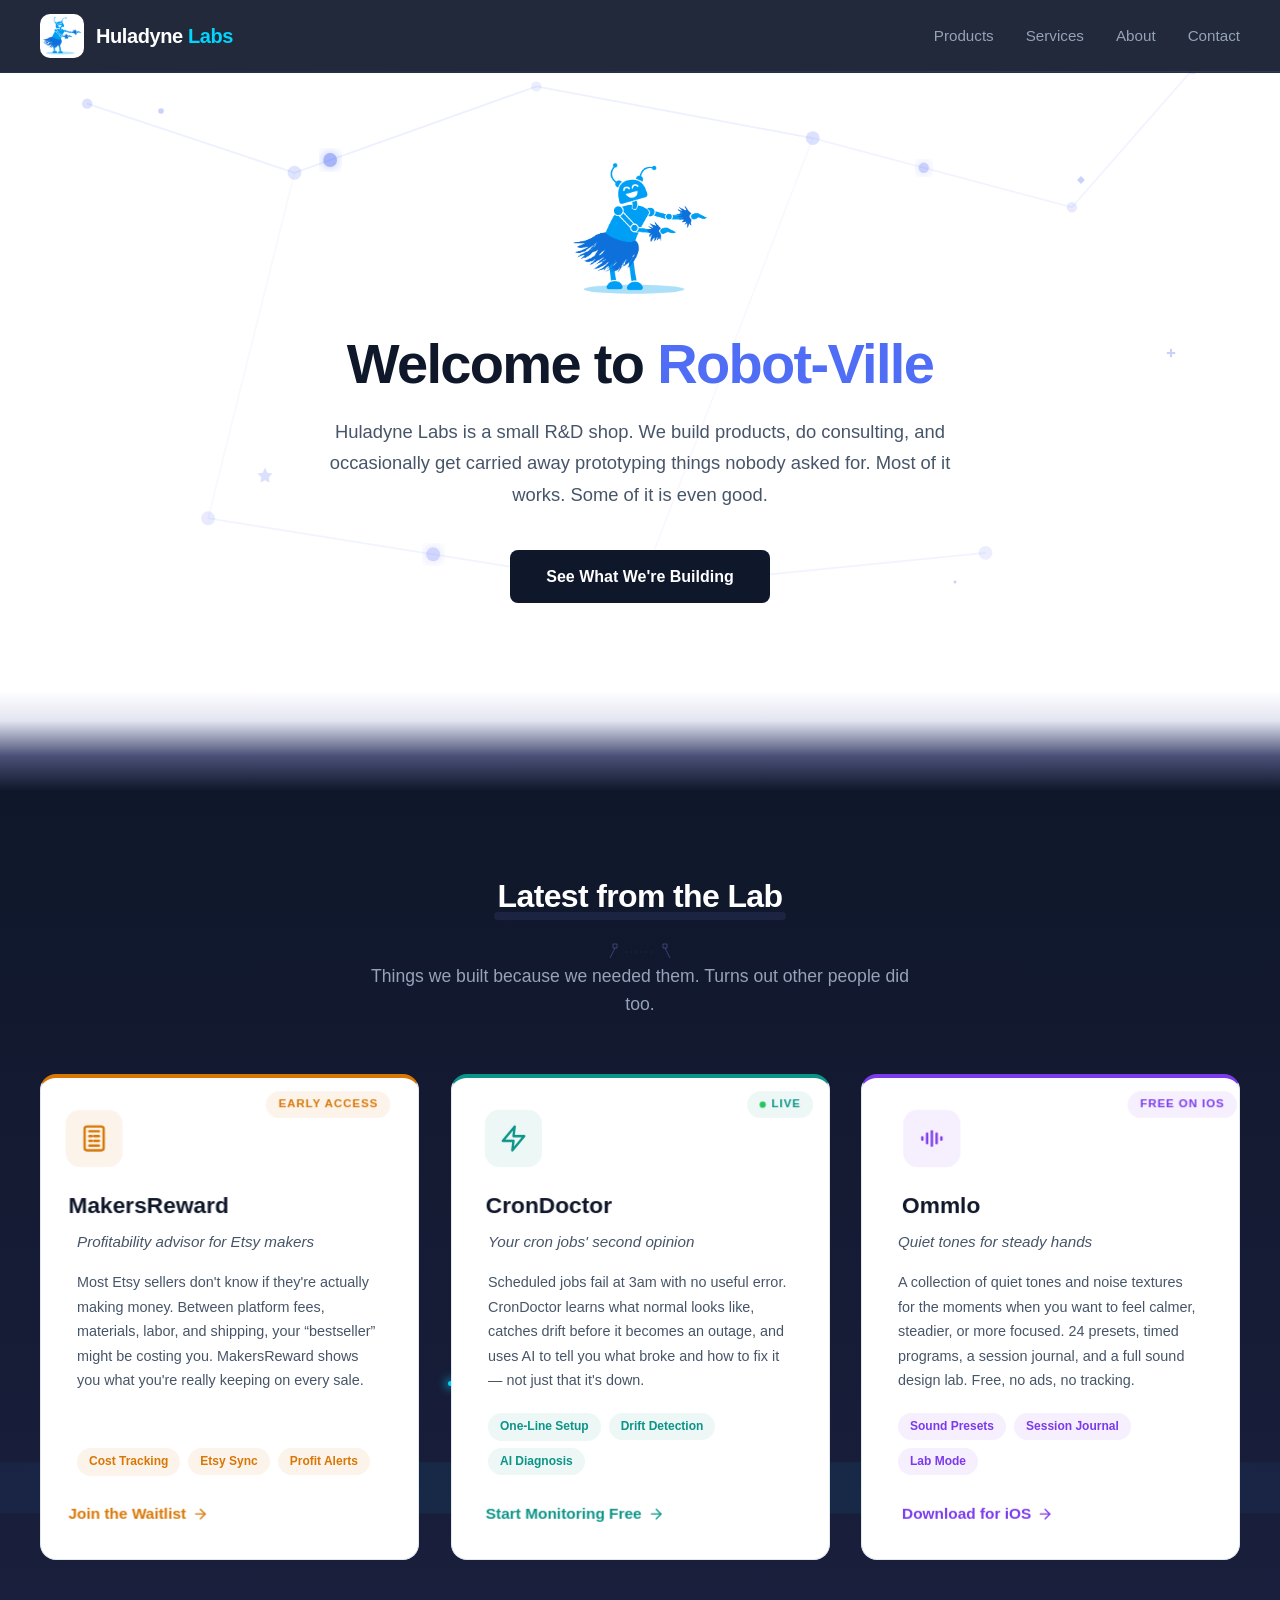
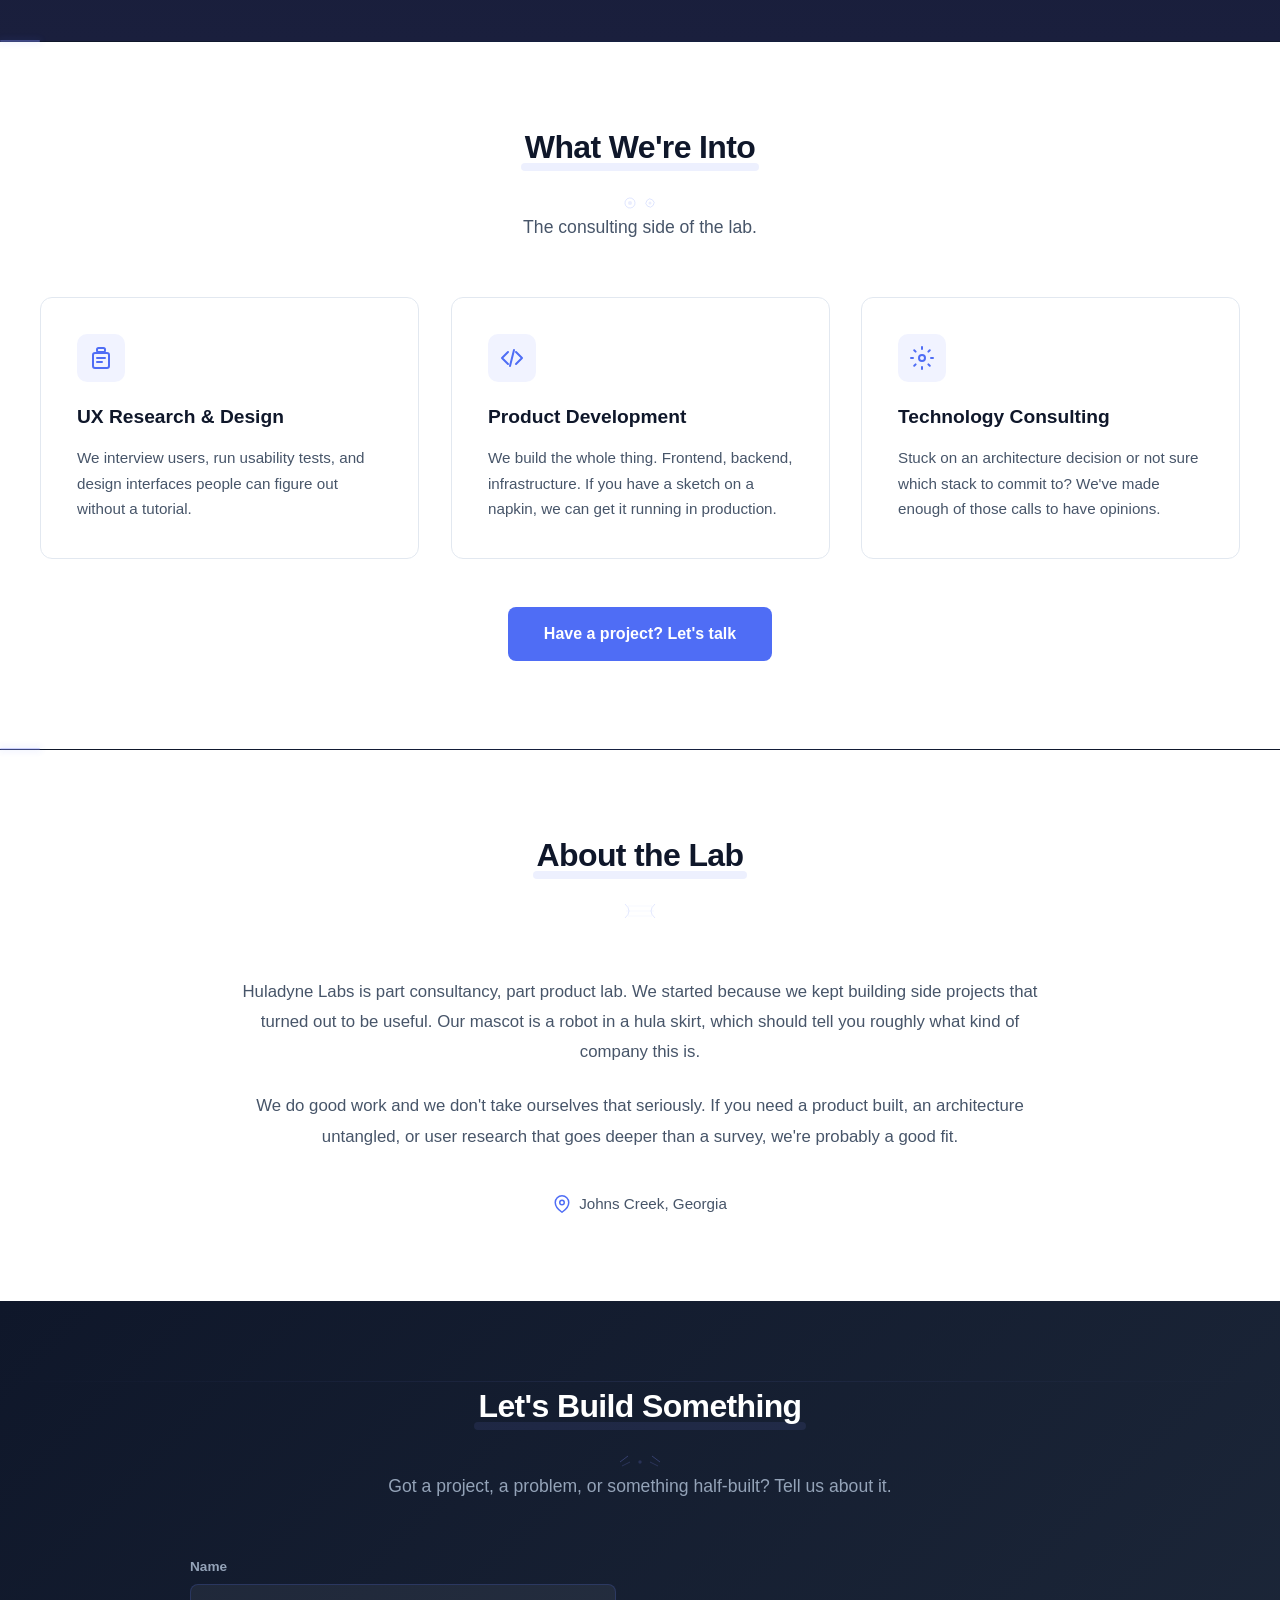
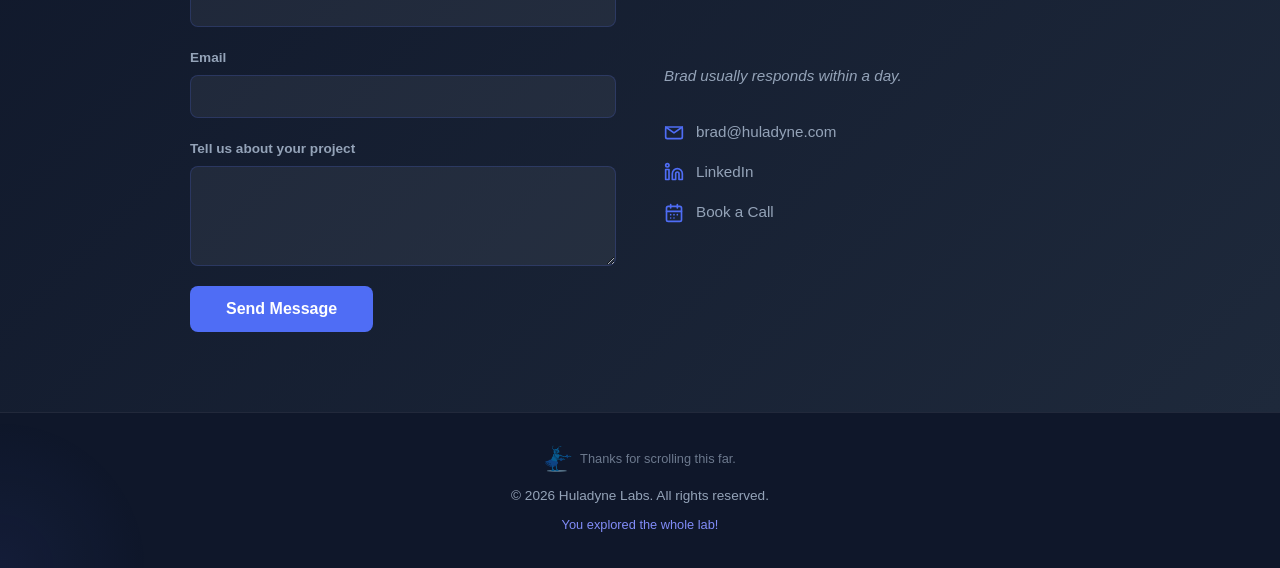
==== commit d4cfc4ec: "Site makeover: restructure, extract CSS/JS, modernize contact - Reorder product cards (MakersReward " ====
--- a/index.html
+++ b/index.html
@@ -3,1482 +3,32 @@
 <head>
   <meta charset="UTF-8">
   <meta name="viewport" content="width=device-width, initial-scale=1.0">
-  <title>Huladyne Labs, LLC — R&D Consulting & Product Development</title>
-  <meta name="description" content="Huladyne Labs builds products and does R&D consulting in healthcare, financial services, insurance, and other industries.">
+  <title>Huladyne Labs — Products & R&D Consulting</title>
+  <meta name="description" content="Huladyne Labs builds software products and does R&D consulting. Small team, sharp opinions, a robot mascot in a hula skirt.">
   <link rel="canonical" href="https://huladyne.com/">
-  <meta property="og:title" content="Huladyne Labs, LLC — R&D Consulting & Product Development">
-  <meta property="og:description" content="Huladyne Labs builds products and does R&D consulting in healthcare, financial services, insurance, and other industries.">
+  <meta property="og:title" content="Huladyne Labs — Products & R&D Consulting">
+  <meta property="og:description" content="Huladyne Labs builds software products and does R&D consulting. Small team, sharp opinions, a robot mascot in a hula skirt.">
   <meta property="og:type" content="website">
   <meta property="og:url" content="https://huladyne.com/">
   <meta property="og:image" content="https://huladyne.com/HD_robot.png">
   <meta property="og:site_name" content="Huladyne Labs">
   <meta name="twitter:card" content="summary">
-  <meta name="twitter:title" content="Huladyne Labs, LLC — R&D Consulting & Product Development">
-  <meta name="twitter:description" content="Huladyne Labs builds products and does R&D consulting in healthcare, financial services, insurance, and other industries.">
+  <meta name="twitter:title" content="Huladyne Labs — Products & R&D Consulting">
+  <meta name="twitter:description" content="Huladyne Labs builds software products and does R&D consulting. Small team, sharp opinions, a robot mascot in a hula skirt.">
   <meta name="twitter:image" content="https://huladyne.com/HD_robot.png">
   <link rel="icon" type="image/png" sizes="32x32" href="/favicon-32.png">
   <link rel="icon" type="image/png" sizes="16x16" href="/favicon-16.png">
   <link rel="apple-touch-icon" href="/apple-touch-icon.png">
-  <style>
-    /* ============================================
-       1. FOUNDATION — Variables, Reset, Base
-       ============================================ */
-    :root {
-      --brand: #4f6df5;
-      --brand-light: #818cf8;
-      --brand-muted: rgba(79, 109, 245, 0.08);
-      --dark: #0f172a;
-      --dark-2: #1e293b;
-      --gray-50: #f8fafc;
-      --gray-100: #f1f5f9;
-      --gray-200: #e2e8f0;
-      --gray-400: #94a3b8;
-      --gray-600: #475569;
-      --gray-700: #334155;
-      --gray-800: #1e293b;
-      --white: #ffffff;
-      --mr: #d97706;
-      --mr-light: #fbbf24;
-      --mr-muted: rgba(217, 119, 6, 0.08);
-      --mr-surface: #fffbeb;
-      --cd: #0d9488;
-      --cd-light: #2dd4bf;
-      --cd-muted: rgba(13, 148, 136, 0.08);
-      --cd-surface: #f0fdfa;
-      --om: #7c3aed;
-      --om-light: #a78bfa;
-      --om-muted: rgba(124, 58, 237, 0.08);
-      --om-surface: #f5f3ff;
-      --lab-glow: rgba(79, 109, 245, 0.15);
-      --neon-blue: #00d4ff;
-      --neon-purple: #a855f7;
-
-      /* Spring physics timing (Comeau) */
-      --spring-bounce: linear(
-        0, 0.004, 0.016, 0.035, 0.063, 0.098, 0.141, 0.191, 0.25,
-        0.316, 0.391, 0.473, 0.562, 0.658, 0.76, 0.868, 0.982,
-        1.101, 1.166, 1.209, 1.215, 1.199, 1.165, 1.122, 1.075,
-        1.031, 0.996, 0.973, 0.961, 0.96, 0.966, 0.979, 0.993,
-        1.004, 1.011, 1.013, 1.011, 1.006, 1.002, 0.999, 1
-      );
-      --spring-snappy: linear(
-        0, 0.009, 0.035, 0.078, 0.141, 0.223, 0.326, 0.45,
-        0.594, 0.757, 0.938, 1.036, 1.089, 1.107, 1.098,
-        1.071, 1.037, 1.005, 0.983, 0.972, 0.972, 0.981,
-        0.993, 1.003, 1.008, 1.008, 1.004, 1
-      );
-    }
-
-    * { margin: 0; padding: 0; box-sizing: border-box; }
-    html { scroll-behavior: smooth; }
-
-    body {
-      font-family: -apple-system, BlinkMacSystemFont, 'Segoe UI', Roboto, Oxygen, Ubuntu, sans-serif;
-      color: var(--gray-800);
-      line-height: 1.6;
-      -webkit-font-smoothing: antialiased;
-      background: var(--dark);
-    }
-
-    /* Aurora atmosphere (Bruno) */
-    body::before {
-      content: '';
-      position: fixed;
-      inset: 0;
-      z-index: -2;
-      background: linear-gradient(135deg,
-        rgba(79, 109, 245, 0.04) 0%,
-        rgba(13, 148, 136, 0.05) 25%,
-        rgba(139, 92, 246, 0.04) 50%,
-        rgba(217, 119, 6, 0.03) 75%,
-        rgba(79, 109, 245, 0.04) 100%
-      );
-      background-size: 400% 400%;
-      animation: aurora-drift 20s ease-in-out infinite;
-      pointer-events: none;
-    }
-
-    @keyframes aurora-drift {
-      0%, 100% { background-position: 0% 50%; }
-      25% { background-position: 100% 0%; }
-      50% { background-position: 100% 100%; }
-      75% { background-position: 0% 100%; }
-    }
-
-    /* Atmosphere particles */
-    .atmosphere-particle {
-      position: fixed;
-      border-radius: 50%;
-      pointer-events: none;
-      z-index: -1;
-      will-change: transform, opacity;
-    }
-    .atmosphere-particle--spark { animation: particle-wander var(--dur, 12s) ease-in-out infinite var(--delay, 0s); }
-    .atmosphere-particle--orb   { filter: blur(2px); animation: particle-wander var(--dur, 18s) ease-in-out infinite var(--delay, 0s); }
-    .atmosphere-particle--bokeh { filter: blur(var(--blur, 20px)); animation: particle-wander var(--dur, 30s) ease-in-out infinite var(--delay, 0s); }
-
-    @keyframes particle-wander {
-      0%   { transform: translate(0, 0); opacity: var(--base-op, 0.1); }
-      25%  { transform: translate(var(--dx, 30px), calc(var(--range, 60px) * -0.5)); opacity: calc(var(--base-op, 0.1) * 1.4); }
-      50%  { transform: translate(calc(var(--dx, 30px) * -0.5), calc(var(--range, 60px) * -1)); opacity: var(--base-op, 0.1); }
-      75%  { transform: translate(calc(var(--dx, 30px) * 0.3), calc(var(--range, 60px) * -0.4)); opacity: calc(var(--base-op, 0.1) * 0.7); }
-      100% { transform: translate(0, 0); opacity: var(--base-op, 0.1); }
-    }
-
-    /* Cursor glow trail (Bruno) */
-    .cursor-glow {
-      position: fixed;
-      width: 300px;
-      height: 300px;
-      border-radius: 50%;
-      background: radial-gradient(circle, rgba(79,109,245,0.07) 0%, transparent 70%);
-      pointer-events: none;
-      z-index: 0;
-      transform: translate(-50%, -50%);
-      transition: left 0.15s ease-out, top 0.15s ease-out;
-    }
-
-    /* ============================================
-       2. SCROLL PROGRESS BAR (Bruno)
-       ============================================ */
-    .scroll-progress {
-      position: fixed;
-      top: 0;
-      left: 0;
-      height: 3px;
-      background: linear-gradient(90deg, var(--brand), var(--neon-blue), var(--neon-purple));
-      box-shadow: 0 0 8px var(--neon-blue), 0 0 20px rgba(0, 212, 255, 0.3);
-      width: 0%;
-      z-index: 101;
-      transition: width 0.1s linear;
-      pointer-events: none;
-    }
-
-    /* ============================================
-       3. NAVIGATION
-       ============================================ */
-    nav {
-      position: fixed;
-      top: 0;
-      width: 100%;
-      background: rgba(15, 23, 42, 0.92);
-      backdrop-filter: blur(10px);
-      border-bottom: 1px solid rgba(79, 109, 245, 0.1);
-      z-index: 100;
-      padding: 0 2rem;
-      transition: box-shadow 0.3s ease, border-color 0.3s ease;
-    }
-
-    nav::after {
-      content: '';
-      position: absolute;
-      bottom: 0;
-      left: 0;
-      right: 0;
-      height: 1px;
-      background: linear-gradient(90deg, transparent, var(--brand-light), transparent);
-      background-size: 200% 100%;
-      animation: nav-energy-sweep 5s linear infinite;
-      opacity: 0.15;
-    }
-
-    @keyframes nav-energy-sweep {
-      0% { background-position: -100% 0; }
-      100% { background-position: 100% 0; }
-    }
-
-    .nav-inner {
-      max-width: 1200px;
-      margin: 0 auto;
-      display: flex;
-      align-items: center;
-      justify-content: space-between;
-      height: 72px;
-    }
-
-    .logo {
-      display: flex;
-      align-items: center;
-      gap: 12px;
-      text-decoration: none;
-      color: var(--dark);
-    }
-
-    .logo img {
-      height: 44px;
-      width: 44px;
-      object-fit: contain;
-      animation: logo-bounce 0.6s var(--spring-bounce) 0.3s both;
-      background: var(--white);
-      border-radius: 10px;
-      padding: 2px;
-    }
-
-    @keyframes logo-bounce {
-      0% { transform: scale(0.8) rotate(-10deg); opacity: 0; }
-      60% { transform: scale(1.05) rotate(2deg); opacity: 1; }
-      100% { transform: scale(1) rotate(0deg); opacity: 1; }
-    }
-
-    .logo-text {
-      font-size: 1.25rem;
-      font-weight: 700;
-      letter-spacing: -0.02em;
-    }
-
-    .logo-text { color: var(--white); }
-    .logo-text span { color: var(--neon-blue); }
-
-    .nav-links {
-      display: flex;
-      gap: 2rem;
-      list-style: none;
-    }
-
-    .nav-links a {
-      text-decoration: none;
-      color: var(--gray-600);
-      font-size: 0.95rem;
-      font-weight: 500;
-      transition: color 0.2s;
-      position: relative;
-    }
-
-    .nav-links a::after {
-      content: '';
-      position: absolute;
-      bottom: -4px;
-      left: 0;
-      width: 100%;
-      height: 2px;
-      background: var(--brand);
-      transform: scaleX(0);
-      transform-origin: left;
-      transition: transform 0.4s var(--spring-bounce);
-    }
-
-    .nav-links a { color: var(--gray-400); }
-
-    .nav-links a:hover,
-    .nav-links a.active { color: var(--neon-blue); }
-
-    .nav-links a::after { background: var(--neon-blue); }
-
-    .nav-links a:hover::after,
-    .nav-links a.active::after { transform: scaleX(1); }
-
-    .mobile-toggle {
-      display: none;
-      background: none;
-      border: none;
-      cursor: pointer;
-      padding: 8px;
-    }
-
-    .mobile-toggle span {
-      display: block;
-      width: 24px;
-      height: 2px;
-      background: var(--gray-800);
-      margin: 6px 0;
-      transition: 0.3s;
-    }
-
-    /* ============================================
-       4. HERO
-       ============================================ */
-    .hero {
-      padding: 10rem 2rem 5rem;
-      background: var(--white);
-      color: var(--dark);
-      text-align: center;
-      position: relative;
-      overflow: hidden;
-    }
-
-    .hero .container { position: relative; z-index: 1; }
-
-    /* Circuit board SVG background (Drasner) */
-    .hero-circuit {
-      position: absolute;
-      top: 0;
-      left: 0;
-      width: 100%;
-      height: 100%;
-      pointer-events: none;
-      z-index: 0;
-    }
-
-    /* Floating particles (Bruno + Drasner) */
-    .hero-particle {
-      position: absolute;
-      width: 14px;
-      height: 14px;
-      opacity: 0.3;
-      pointer-events: none;
-      z-index: 0;
-      transition: transform 0.15s ease-out;
-      transform: translate(
-        calc(var(--hero-mx, 0px) * var(--speed, 1)),
-        calc(var(--hero-my, 0px) * var(--speed, 1))
-      );
-    }
-
-    .hero-particle.p1 { animation: float-gentle 7s ease-in-out infinite; }
-    .hero-particle.p2 { animation: float-gentle 9s ease-in-out infinite 1s; }
-    .hero-particle.p3 { animation: float-gentle 8s ease-in-out infinite 2.5s; width: 18px; height: 18px; opacity: 0.2; }
-    .hero-particle.p4 { animation: float-gentle 6s ease-in-out infinite 1.5s; }
-    .hero-particle.p5 { animation: float-gentle 10s ease-in-out infinite 3s; width: 10px; height: 10px; }
-
-    @keyframes float-gentle {
-      0%, 100% { transform: translateY(0) rotate(0deg) scale(1); }
-      25% { transform: translateY(-20px) rotate(20deg) scale(1.1); }
-      50% { transform: translateY(-10px) rotate(-10deg) scale(0.95); }
-      75% { transform: translateY(-28px) rotate(12deg) scale(1.05); }
-    }
-
-    /* Robot */
-    .hero-robot {
-      width: 140px;
-      height: 140px;
-      object-fit: contain;
-      margin-bottom: 1.5rem;
-      animation: robot-alive 3s ease-in-out infinite;
-      cursor: pointer;
-    }
-
-    .hero-robot:hover {
-      filter: drop-shadow(0 8px 32px rgba(79, 109, 245, 0.45));
-    }
-
-    @keyframes robot-alive {
-      0%   { transform: rotate(-3deg) translateY(0px); filter: drop-shadow(0 8px 24px rgba(26,115,232,0.25)); }
-      25%  { transform: rotate(0deg) translateY(-5px); filter: drop-shadow(0 10px 28px rgba(26,115,232,0.3)); }
-      50%  { transform: rotate(3deg) translateY(0px); filter: drop-shadow(0 12px 32px rgba(79,109,245,0.35)); }
-      75%  { transform: rotate(0deg) translateY(-3px); filter: drop-shadow(0 10px 28px rgba(26,115,232,0.3)); }
-      100% { transform: rotate(-3deg) translateY(0px); filter: drop-shadow(0 8px 24px rgba(26,115,232,0.25)); }
-    }
-
-    /* Keep old name as alias for JS references */
-    @keyframes hula-sway {
-      0%, 100% { transform: rotate(-3deg); }
-      50% { transform: rotate(3deg); }
-    }
-
-    @keyframes robot-spin {
-      0% { transform: rotate(0deg) scale(1); }
-      100% { transform: rotate(360deg) scale(1); }
-    }
-
-    @keyframes robot-hula-dance {
-      0%   { transform: rotate(0deg) translateY(0); }
-      10%  { transform: rotate(-15deg) translateY(-5px); }
-      20%  { transform: rotate(15deg) translateY(0); }
-      30%  { transform: rotate(-15deg) translateY(-5px); }
-      40%  { transform: rotate(15deg) translateY(0); }
-      50%  { transform: rotate(-20deg) translateY(-8px) scale(1.1); }
-      60%  { transform: rotate(20deg) translateY(0) scale(1.1); }
-      70%  { transform: rotate(-15deg) translateY(-5px); }
-      80%  { transform: rotate(15deg) translateY(0); }
-      90%  { transform: rotate(-5deg) translateY(-2px); }
-      100% { transform: rotate(0deg) translateY(0); }
-    }
-
-    @keyframes robot-welcome {
-      0%   { transform: scale(1) rotate(0deg); }
-      25%  { transform: scale(1.15) rotate(-5deg); }
-      50%  { transform: scale(1.1) rotate(5deg); }
-      75%  { transform: scale(1.05) rotate(-2deg); }
-      100% { transform: scale(1) rotate(0deg); }
-    }
-
-    /* Robot speech bubble (Bruno) */
-    .robot-bubble {
-      position: absolute;
-      top: calc(50% - 100px);
-      left: 50%;
-      transform: translateX(60px) translateY(-30px) scale(0);
-      background: var(--white);
-      color: var(--dark);
-      padding: 10px 16px;
-      border-radius: 12px;
-      font-size: 0.85rem;
-      font-weight: 600;
-      box-shadow: 0 4px 20px rgba(0,0,0,0.12);
-      white-space: nowrap;
-      opacity: 0;
-      transition: transform 0.4s var(--spring-bounce), opacity 0.3s ease;
-      pointer-events: none;
-      z-index: 5;
-    }
-
-    .robot-bubble.show {
-      transform: translateX(60px) translateY(-30px) scale(1);
-      opacity: 1;
-    }
-
-    .robot-bubble::before {
-      content: '';
-      position: absolute;
-      left: -8px;
-      top: 50%;
-      transform: translateY(-50%);
-      border: 8px solid transparent;
-      border-right-color: var(--white);
-      border-left: 0;
-    }
-
-    .hero h1 {
-      font-size: clamp(2.2rem, 5vw, 3.5rem);
-      font-weight: 800;
-      letter-spacing: -0.03em;
-      margin-bottom: 1.25rem;
-      line-height: 1.15;
-      color: var(--dark);
-    }
-
-    .hero h1 span { color: var(--brand); }
-
-    .hero p {
-      font-size: 1.15rem;
-      color: var(--gray-600);
-      max-width: 640px;
-      margin: 0 auto 2.5rem;
-      line-height: 1.7;
-    }
-
-    .hero-cta {
-      display: inline-block;
-      padding: 14px 36px;
-      background: var(--dark);
-      color: var(--white);
-      text-decoration: none;
-      border-radius: 8px;
-      font-weight: 600;
-      font-size: 1rem;
-      position: relative;
-      overflow: hidden;
-      transition: background 0.2s, transform 0.2s;
-    }
-
-    .hero-cta:hover {
-      background: var(--gray-800);
-      animation: boop 0.4s var(--spring-snappy);
-    }
-
-    /* CTA pulse ring (Drasner) */
-    .hero-cta::after {
-      content: '';
-      position: absolute;
-      inset: -4px;
-      border-radius: 12px;
-      border: 2px solid var(--brand);
-      opacity: 0;
-      animation: cta-ring 3s ease-out infinite 2s;
-      pointer-events: none;
-    }
-
-    @keyframes cta-ring {
-      0% { transform: scale(1); opacity: 0.4; }
-      100% { transform: scale(1.08); opacity: 0; }
-    }
-
-    /* CTA click ripple (Comeau) */
-    .cta-ripple {
-      position: absolute;
-      width: 10px;
-      height: 10px;
-      border-radius: 50%;
-      background: rgba(255, 255, 255, 0.3);
-      transform: translate(-50%, -50%) scale(0);
-      animation: ripple-expand 0.5s ease-out forwards;
-      pointer-events: none;
-    }
-
-    @keyframes ripple-expand {
-      to { transform: translate(-50%, -50%) scale(30); opacity: 0; }
-    }
-
-    /* Boop effect (Comeau) */
-    @keyframes boop {
-      0% { transform: scale(1); }
-      40% { transform: scale(1.08); }
-      100% { transform: scale(1); }
-    }
-
-    /* ============================================
-       5. 3D CARD SYSTEM (Bruno)
-       ============================================ */
-    .lab-cards,
-    .services-grid {
-      perspective: 1000px;
-    }
-
-    .lab-card,
-    .service-card {
-      transform-style: preserve-3d;
-      will-change: transform;
-      position: relative;
-    }
-
-    /* Glossy light reflection */
-    .lab-card .card-gloss,
-    .service-card .card-gloss {
-      position: absolute;
-      top: 0;
-      left: 0;
-      right: 0;
-      bottom: 0;
-      border-radius: inherit;
-      background: radial-gradient(
-        circle 300px at var(--mouse-x, 50%) var(--mouse-y, 50%),
-        rgba(255, 255, 255, 0.25) 0%,
-        rgba(255, 255, 255, 0) 100%
-      );
-      opacity: 0;
-      transition: opacity 0.3s ease;
-      pointer-events: none;
-      z-index: 10;
-    }
-
-    .lab-card:hover .card-gloss,
-    .service-card:hover .card-gloss {
-      opacity: 1;
-    }
-
-    /* ============================================
-       6. PRODUCT CARDS — Latest from the Lab
-       ============================================ */
-    #products {
-      background: linear-gradient(180deg, var(--dark) 0%, #1a1f3d 100%);
-      position: relative;
-      overflow: hidden;
-    }
-
-    #products .section-header h2 { color: var(--white); }
-    #products .section-header h2::after { background: var(--brand-light); }
-    #products .section-header p { color: var(--gray-400); }
-
-    /* Conveyor belt background */
-    .factory-belt {
-      position: absolute;
-      bottom: 0;
-      left: 0;
-      width: 100%;
-      height: 100%;
-      pointer-events: none;
-      z-index: 0;
-    }
-
-    #products .container { position: relative; z-index: 1; }
-
-    /* Factory sparks */
-    .factory-spark {
-      position: absolute;
-      width: 4px;
-      height: 4px;
-      border-radius: 50%;
-      pointer-events: none;
-      z-index: 0;
-    }
-
-    .factory-spark:nth-child(1) {
-      background: #fbbf24;
-      box-shadow: 0 0 8px 3px rgba(251, 191, 36, 0.6);
-      width: 6px; height: 6px;
-      left: 15%; bottom: 35%;
-      animation: spark-rise 2s ease-out infinite;
-    }
-    .factory-spark:nth-child(2) {
-      background: var(--neon-blue);
-      box-shadow: 0 0 8px 3px rgba(0, 212, 255, 0.5);
-      width: 5px; height: 5px;
-      left: 35%; bottom: 30%;
-      animation: spark-rise 2.5s ease-out infinite 0.6s;
-    }
-    .factory-spark:nth-child(3) {
-      background: #f97316;
-      box-shadow: 0 0 8px 3px rgba(249, 115, 22, 0.6);
-      width: 6px; height: 6px;
-      right: 30%; bottom: 32%;
-      animation: spark-rise 2.2s ease-out infinite 1.2s;
-    }
-    .factory-spark:nth-child(4) {
-      background: var(--neon-blue);
-      box-shadow: 0 0 8px 3px rgba(0, 212, 255, 0.5);
-      width: 5px; height: 5px;
-      right: 12%; bottom: 38%;
-      animation: spark-rise 2.8s ease-out infinite 1.8s;
-    }
-    .factory-spark:nth-child(5) {
-      background: #fbbf24;
-      box-shadow: 0 0 6px 2px rgba(251, 191, 36, 0.5);
-      width: 4px; height: 4px;
-      left: 25%; bottom: 28%;
-      animation: spark-rise 1.8s ease-out infinite 0.3s;
-    }
-    .factory-spark:nth-child(6) {
-      background: var(--brand-light);
-      box-shadow: 0 0 8px 3px rgba(129, 140, 248, 0.5);
-      width: 5px; height: 5px;
-      right: 22%; bottom: 35%;
-      animation: spark-rise 2.4s ease-out infinite 2.2s;
-    }
-    .factory-spark:nth-child(7) {
-      background: #f97316;
-      box-shadow: 0 0 6px 2px rgba(249, 115, 22, 0.5);
-      width: 4px; height: 8px; border-radius: 2px;
-      left: 48%; bottom: 33%;
-      animation: spark-rise 2.1s ease-out infinite 0.9s;
-    }
-    .factory-spark:nth-child(8) {
-      background: var(--neon-blue);
-      box-shadow: 0 0 10px 4px rgba(0, 212, 255, 0.6);
-      width: 5px; height: 5px;
-      right: 42%; bottom: 36%;
-      animation: spark-rise 2.6s ease-out infinite 1.5s;
-    }
-
-    @keyframes spark-rise {
-      0% { opacity: 0; transform: translateY(0) scale(1); }
-      10% { opacity: 1; }
-      50% { opacity: 0.5; }
-      100% { opacity: 0; transform: translateY(-140px) translateX(15px) scale(0); }
-    }
-
-    /* Card emerge-from-machine animation */
-    .lab-card.reveal {
-      opacity: 0;
-      transform: translateY(60px) scale(0.7) rotate(-3deg);
-      transition: opacity 0.5s ease, transform 0.8s var(--spring-bounce);
-    }
-
-    .lab-card.reveal.revealed {
-      opacity: 1;
-      transform: translateY(0) scale(1) rotate(0deg);
-    }
-
-    /* Card at-rest animations (Bruno) */
-    .lab-card--mr {
-      animation: card-float 6s ease-in-out infinite, card-glow-mr 4s ease-in-out infinite;
-    }
-    .lab-card--cd {
-      animation: card-float 6s ease-in-out infinite -2s, card-glow-cd 4s ease-in-out infinite -1.5s;
-    }
-    .lab-card--om {
-      animation: card-float 6s ease-in-out infinite -4s, card-glow-om 4s ease-in-out infinite -3s;
-    }
-
-    @keyframes card-float {
-      0%, 100% { transform: translateY(0px); }
-      50% { transform: translateY(-4px); }
-    }
-
-    @keyframes card-glow-mr {
-      0%, 100% { box-shadow: 0 2px 20px rgba(217, 119, 6, 0); }
-      50% { box-shadow: 0 4px 30px rgba(217, 119, 6, 0.12), 0 0 60px rgba(217, 119, 6, 0.05); }
-    }
-
-    @keyframes card-glow-cd {
-      0%, 100% { box-shadow: 0 2px 20px rgba(13, 148, 136, 0); }
-      50% { box-shadow: 0 4px 30px rgba(13, 148, 136, 0.12), 0 0 60px rgba(13, 148, 136, 0.05); }
-    }
-
-    @keyframes card-glow-om {
-      0%, 100% { box-shadow: 0 2px 20px rgba(124, 58, 237, 0); }
-      50% { box-shadow: 0 4px 30px rgba(124, 58, 237, 0.12), 0 0 60px rgba(124, 58, 237, 0.05); }
-    }
-
-    /* Stamp flash on emerge */
-    .lab-card {
-      transition: box-shadow 0.6s ease;
-    }
-    .lab-card.stamp-flash {
-      box-shadow: 0 0 50px 15px rgba(79, 109, 245, 0.35), 0 0 100px 30px rgba(79, 109, 245, 0.1);
-    }
-
-    /* Boost card hover glow on dark bg */
-    #products .lab-card--mr:hover {
-      box-shadow: 0 20px 60px rgba(217, 119, 6, 0.25), 0 0 40px rgba(217, 119, 6, 0.12);
-    }
-    #products .lab-card--cd:hover {
-      box-shadow: 0 20px 60px rgba(13, 148, 136, 0.25), 0 0 40px rgba(13, 148, 136, 0.12);
-    }
-    #products .lab-card--om:hover {
-      box-shadow: 0 20px 60px rgba(124, 58, 237, 0.25), 0 0 40px rgba(124, 58, 237, 0.12);
-    }
-
-    /* Factory hum vibration (Bruno) */
-    #products {
-      animation: factory-hum 0.15s linear infinite;
-    }
-
-    @keyframes factory-hum {
-      0%   { transform: translate(0, 0); }
-      25%  { transform: translate(0.3px, -0.3px); }
-      50%  { transform: translate(-0.2px, 0.2px); }
-      75%  { transform: translate(0.3px, 0.1px); }
-      100% { transform: translate(0, 0); }
-    }
-
-    /* Stamp screen-shake on card emerge (Bruno) */
-    #products.stamp-shake { animation: screen-shake 0.3s ease-out; }
-
-    @keyframes screen-shake {
-      0%   { transform: translate(0, 0); }
-      10%  { transform: translate(-3px, 2px); }
-      20%  { transform: translate(3px, -2px); }
-      30%  { transform: translate(-2px, 1px); }
-      40%  { transform: translate(2px, -1px); }
-      100% { transform: translate(0, 0); }
-    }
-
-    /* CRT scanlines on factory (Bruno) */
-    #products::after {
-      content: '';
-      position: absolute;
-      inset: 0;
-      background: repeating-linear-gradient(0deg, transparent, transparent 2px, rgba(0,0,0,0.03) 2px, rgba(0,0,0,0.03) 4px);
-      pointer-events: none;
-      z-index: 2;
-      animation: scanline-scroll 8s linear infinite;
-    }
-
-    @keyframes scanline-scroll {
-      0% { background-position: 0 0; }
-      100% { background-position: 0 100px; }
-    }
-
-    /* Contact section scan line (Comeau) */
-    #contact { position: relative; overflow: hidden; }
-
-    #contact::before {
-      content: '';
-      position: absolute;
-      left: 0;
-      right: 0;
-      height: 1px;
-      background: linear-gradient(90deg, transparent, var(--brand-light), transparent);
-      opacity: 0.1;
-      animation: scan-line 8s ease-in-out infinite;
-      z-index: 1;
-    }
-
-    @keyframes scan-line {
-      0% { top: 0; opacity: 0; }
-      10% { opacity: 0.3; }
-      90% { opacity: 0.3; }
-      100% { top: 100%; opacity: 0; }
-    }
-
-    /* Section energy dividers */
-    .section-divider {
-      height: 1px;
-      position: relative;
-      overflow: visible;
-    }
-
-    .section-divider::before {
-      content: '';
-      position: absolute;
-      top: 0;
-      left: 10%;
-      right: 10%;
-      height: 1px;
-      background: linear-gradient(90deg, transparent, var(--brand), transparent);
-      opacity: 0.12;
-    }
-
-    .section-divider::after {
-      content: '';
-      position: absolute;
-      top: -1px;
-      left: 0;
-      width: 40px;
-      height: 2px;
-      background: var(--brand-light);
-      border-radius: 2px;
-      box-shadow: 0 0 6px 2px rgba(79, 109, 245, 0.2);
-      animation: energy-pulse-travel 6s linear infinite;
-      opacity: 0.4;
-    }
-
-    @keyframes energy-pulse-travel {
-      0% { left: -40px; opacity: 0; }
-      10% { opacity: 0.4; }
-      90% { opacity: 0.4; }
-      100% { left: 100%; opacity: 0; }
-    }
-
-    .lab-cards {
-      display: grid;
-      grid-template-columns: repeat(3, 1fr);
-      gap: 2rem;
-    }
-
-    .lab-card {
-      background: var(--white);
-      border-radius: 16px;
-      padding: 2.25rem;
-      border: 1px solid var(--gray-200);
-      border-top: 4px solid var(--gray-200);
-      text-decoration: none;
-      color: inherit;
-      display: flex;
-      flex-direction: column;
-      transition: box-shadow 0.4s ease, background 0.3s ease;
-    }
-
-    .lab-card--mr { border-top-color: var(--mr); }
-    .lab-card--cd { border-top-color: var(--cd); }
-    .lab-card--om { border-top-color: var(--om); }
-
-    .lab-card--mr:hover {
-      box-shadow: 0 20px 60px rgba(217, 119, 6, 0.12);
-      background: var(--mr-surface);
-    }
-
-    .lab-card--cd:hover {
-      box-shadow: 0 20px 60px rgba(13, 148, 136, 0.12);
-      background: var(--cd-surface);
-    }
-
-    .lab-card--om:hover {
-      box-shadow: 0 20px 60px rgba(124, 58, 237, 0.12);
-      background: var(--om-surface);
-    }
-
-    .lab-card__badge {
-      position: absolute;
-      top: 1.25rem;
-      right: 1.25rem;
-      padding: 4px 12px;
-      border-radius: 20px;
-      font-size: 0.7rem;
-      font-weight: 700;
-      letter-spacing: 0.08em;
-      text-transform: uppercase;
-      transition: transform 0.4s var(--spring-snappy);
-      transform: translateZ(30px);
-    }
-
-    .lab-card:hover .lab-card__badge { transform: translateZ(30px) scale(1.05); }
-
-    .lab-card--mr .lab-card__badge {
-      background: var(--mr-muted);
-      color: var(--mr);
-      animation: badge-glow 2.5s ease-in-out infinite;
-    }
-
-    @keyframes badge-glow {
-      0%, 100% { box-shadow: 0 0 0 0 rgba(217, 119, 6, 0); }
-      50% { box-shadow: 0 0 12px 2px rgba(217, 119, 6, 0.2); }
-    }
-
-    .lab-card--cd .lab-card__badge {
-      background: var(--cd-muted);
-      color: var(--cd);
-      display: flex;
-      align-items: center;
-      gap: 6px;
-    }
-
-    .lab-card--cd .lab-card__badge::before {
-      content: '';
-      width: 6px;
-      height: 6px;
-      background: #22c55e;
-      border-radius: 50%;
-      animation: pulse-dot 2s ease-in-out infinite;
-    }
-
-    @keyframes pulse-dot {
-      0%, 100% { opacity: 1; }
-      50% { opacity: 0.4; }
-    }
-
-    .lab-card--om .lab-card__badge {
-      background: var(--om-muted);
-      color: var(--om);
-    }
-
-    .lab-card__icon {
-      width: 56px;
-      height: 56px;
-      border-radius: 14px;
-      display: flex;
-      align-items: center;
-      justify-content: center;
-      margin-bottom: 1.25rem;
-      transition: transform 0.4s var(--spring-bounce);
-      transform: translateZ(20px);
-    }
-
-    .lab-card:hover .lab-card__icon {
-      transform: translateZ(20px) scale(1.15) rotate(-5deg);
-    }
-
-    .lab-card--mr .lab-card__icon { background: var(--mr-muted); }
-    .lab-card--cd .lab-card__icon { background: var(--cd-muted); }
-    .lab-card--om .lab-card__icon { background: var(--om-muted); }
-
-    .lab-card__icon svg {
-      width: 28px;
-      height: 28px;
-      fill: none;
-      stroke-width: 2;
-      stroke-linecap: round;
-      stroke-linejoin: round;
-    }
-
-    .lab-card--mr .lab-card__icon svg { stroke: var(--mr); }
-    .lab-card--cd .lab-card__icon svg { stroke: var(--cd); }
-    .lab-card--om .lab-card__icon svg { stroke: var(--om); }
-
-    .lab-card h3 {
-      font-size: 1.4rem;
-      font-weight: 700;
-      color: var(--dark);
-      margin-bottom: 0.25rem;
-      transition: transform 0.35s var(--spring-bounce);
-      transform: translateZ(15px);
-    }
-
-    .lab-card:hover h3 { transform: translateZ(15px) translateX(3px); }
-
-    .lab-card__tagline {
-      font-size: 0.95rem;
-      font-style: italic;
-      color: var(--gray-600);
-      margin-bottom: 1rem;
-    }
-
-    .lab-card__desc {
-      color: var(--gray-600);
-      font-size: 0.9rem;
-      line-height: 1.7;
-      margin-bottom: 1.25rem;
-      flex-grow: 1;
-    }
-
-    .lab-card__chips {
-      display: flex;
-      flex-wrap: wrap;
-      gap: 8px;
-      margin-bottom: 1.5rem;
-    }
-
-    .lab-card__chip {
-      padding: 4px 12px;
-      border-radius: 20px;
-      font-size: 0.75rem;
-      font-weight: 600;
-      transition: transform 0.4s var(--spring-bounce);
-    }
-
-    .lab-card:hover .lab-card__chip:nth-child(1) { transform: translateY(-2px); transition-delay: 0ms; }
-    .lab-card:hover .lab-card__chip:nth-child(2) { transform: translateY(-2px); transition-delay: 50ms; }
-    .lab-card:hover .lab-card__chip:nth-child(3) { transform: translateY(-2px); transition-delay: 100ms; }
-
-    .lab-card--mr .lab-card__chip { background: var(--mr-muted); color: var(--mr); }
-    .lab-card--cd .lab-card__chip { background: var(--cd-muted); color: var(--cd); }
-    .lab-card--om .lab-card__chip { background: var(--om-muted); color: var(--om); }
-
-    .lab-card__cta {
-      font-weight: 600;
-      font-size: 0.95rem;
-      display: flex;
-      align-items: center;
-      gap: 6px;
-      transform: translateZ(15px);
-    }
-
-    .lab-card--mr .lab-card__cta { color: var(--mr); }
-    .lab-card--cd .lab-card__cta { color: var(--cd); }
-    .lab-card--om .lab-card__cta { color: var(--om); }
-
-    .lab-card__cta svg {
-      width: 16px;
-      height: 16px;
-      stroke: currentColor;
-      fill: none;
-      stroke-width: 2;
-      stroke-linecap: round;
-      stroke-linejoin: round;
-      transition: transform 0.4s var(--spring-bounce);
-    }
-
-    .lab-card:hover .lab-card__cta svg { transform: translateX(6px); }
-
-    /* Bolt flash on CronDoctor hover (Drasner) */
-    .lab-card--cd:hover .lab-card__icon svg path {
-      fill: var(--cd);
-      fill-opacity: 0;
-      animation: bolt-flash 0.6s ease forwards;
-    }
-
-    @keyframes bolt-flash {
-      0% { fill-opacity: 0; }
-      30% { fill-opacity: 0.3; }
-      50% { fill-opacity: 0; }
-      70% { fill-opacity: 0.15; }
-      100% { fill-opacity: 0.08; }
-    }
-
-    /* ============================================
-       7. SVG DRAW-ON SYSTEM (Drasner)
-       ============================================ */
-    .lab-card__icon svg *,
-    .service-icon svg *,
-    .industry-item svg * {
-      transition: stroke-dashoffset 0.8s cubic-bezier(0.65, 0, 0.35, 1);
-    }
-
-    .lab-card__icon svg *:nth-child(2) { transition-delay: 0.08s; }
-    .lab-card__icon svg *:nth-child(3) { transition-delay: 0.16s; }
-    .lab-card__icon svg *:nth-child(4) { transition-delay: 0.24s; }
-    .lab-card__icon svg *:nth-child(5) { transition-delay: 0.32s; }
-    .lab-card__icon svg *:nth-child(6) { transition-delay: 0.4s; }
-    .lab-card__icon svg *:nth-child(7) { transition-delay: 0.48s; }
-    .lab-card__icon svg *:nth-child(8) { transition-delay: 0.56s; }
-
-    .service-icon svg *:nth-child(2) { transition-delay: 0.1s; }
-    .service-icon svg *:nth-child(3) { transition-delay: 0.2s; }
-    .service-icon svg *:nth-child(4) { transition-delay: 0.3s; }
-
-    .industry-item svg *:nth-child(2) { transition-delay: 0.12s; }
-    .industry-item svg *:nth-child(3) { transition-delay: 0.24s; }
-    .industry-item svg *:nth-child(4) { transition-delay: 0.36s; }
-
-    /* ============================================
-       8. SECTIONS — Shared
-       ============================================ */
-    section { padding: 5rem 2rem; }
-
-    .container {
-      max-width: 1200px;
-      margin: 0 auto;
-    }
-
-    .section-header {
-      text-align: center;
-      margin-bottom: 3.5rem;
-    }
-
-    .section-header h2 {
-      font-size: 2rem;
-      font-weight: 700;
-      letter-spacing: -0.02em;
-      margin-bottom: 0.75rem;
-      color: var(--dark);
-      display: inline-block;
-      position: relative;
-    }
-
-    /* Section header highlight wipe (Comeau) */
-    .section-header h2::after {
-      content: '';
-      position: absolute;
-      bottom: 2px;
-      left: -4px;
-      right: -4px;
-      height: 8px;
-      background: var(--brand);
-      opacity: 0.1;
-      border-radius: 4px;
-      transform: scaleX(0);
-      transform-origin: left;
-      transition: transform 0.8s var(--spring-bounce);
-      z-index: -1;
-    }
-
-    .section-header.revealed h2::after { transform: scaleX(1); transition-delay: 0.3s; }
-
-    .section-header p {
-      color: var(--gray-600);
-      font-size: 1.1rem;
-      max-width: 560px;
-      margin: 0 auto;
-    }
-
-    /* Section decorations (Drasner) */
-    .section-deco {
-      display: block;
-      width: 200px;
-      height: 20px;
-      margin: 8px auto 0;
-    }
-
-    .section-deco .deco-draw {
-      stroke-dasharray: 40;
-      stroke-dashoffset: 40;
-      transition: stroke-dashoffset 1s ease 0.3s;
-    }
-
-    .revealed .section-deco .deco-draw { stroke-dashoffset: 0; }
-
-    @keyframes bubble-rise {
-      0%, 100% { transform: translateY(0); opacity: 0; }
-      20% { opacity: 0.35; }
-      80% { opacity: 0.15; }
-      100% { transform: translateY(-8px); opacity: 0; }
-    }
-
-    .revealed .bubble-1 { animation: bubble-rise 2.5s ease-in-out infinite 1.2s; }
-    .revealed .bubble-2 { animation: bubble-rise 3s ease-in-out infinite 1.6s; }
-    .revealed .bubble-3 { animation: bubble-rise 2.8s ease-in-out infinite 2s; }
-
-    /* ============================================
-       9. SERVICES
-       ============================================ */
-    #services { background: var(--white); }
-
-    .services-grid {
-      display: grid;
-      grid-template-columns: repeat(auto-fit, minmax(300px, 1fr));
-      gap: 2rem;
-    }
-
-    .service-card {
-      background: var(--white);
-      border-radius: 12px;
-      padding: 2.25rem;
-      border: 1px solid var(--gray-200);
-      transition: box-shadow 0.3s ease;
-      animation: card-float 7s ease-in-out infinite;
-    }
-    .service-card:nth-child(2) { animation-delay: -2.3s; }
-    .service-card:nth-child(3) { animation-delay: -4.1s; }
-
-    .service-card:hover {
-      box-shadow: 0 8px 30px rgba(0, 0, 0, 0.08);
-    }
-
-    .service-icon {
-      width: 48px;
-      height: 48px;
-      background: var(--brand-muted);
-      border-radius: 10px;
-      display: flex;
-      align-items: center;
-      justify-content: center;
-      margin-bottom: 1.25rem;
-      transition: transform 0.4s var(--spring-bounce);
-    }
-
-    .service-card:hover .service-icon {
-      transform: scale(1.1) rotate(-5deg);
-    }
-
-    /* Icon wiggle on hover (Drasner) */
-    .service-card:hover .service-icon svg {
-      animation: icon-wiggle 0.5s ease;
-    }
-
-    @keyframes icon-wiggle {
-      0% { transform: rotate(0deg); }
-      25% { transform: rotate(-8deg); }
-      50% { transform: rotate(6deg); }
-      75% { transform: rotate(-3deg); }
-      100% { transform: rotate(0deg); }
-    }
-
-    .service-icon svg {
-      width: 24px;
-      height: 24px;
-      stroke: var(--brand);
-      fill: none;
-      stroke-width: 2;
-      stroke-linecap: round;
-      stroke-linejoin: round;
-    }
-
-    .service-card h3 {
-      font-size: 1.2rem;
-      font-weight: 700;
-      margin-bottom: 0.75rem;
-      color: var(--dark);
-    }
-
-    .service-card p {
-      color: var(--gray-600);
-      font-size: 0.95rem;
-      line-height: 1.7;
-    }
-
-    /* ============================================
-       10. INDUSTRIES
-       ============================================ */
-    #industries { background: var(--gray-50); }
-
-    .industries-grid {
-      display: grid;
-      grid-template-columns: repeat(5, 1fr);
-      gap: 1.5rem;
-      text-align: center;
-    }
-
-    .industry-item {
-      padding: 2rem 1rem;
-      border-radius: 12px;
-      background: var(--white);
-      border: 1px solid rgba(79, 109, 245, 0.15);
-      transition: border-color 0.3s ease, box-shadow 0.3s ease;
-      display: flex;
-      flex-direction: column;
-      align-items: center;
-      justify-content: center;
-      animation: industry-glow 5s ease-in-out infinite;
-    }
-    .industry-item:nth-child(2) { animation-delay: -1s; }
-    .industry-item:nth-child(3) { animation-delay: -2s; }
-    .industry-item:nth-child(4) { animation-delay: -3s; }
-    .industry-item:nth-child(5) { animation-delay: -4s; }
-
-    @keyframes industry-glow {
-      0%, 100% { box-shadow: 0 0 0 0 rgba(79, 109, 245, 0); }
-      50% { box-shadow: 0 0 15px 1px rgba(79, 109, 245, 0.1); }
-    }
-
-    .industry-item:hover {
-      border-color: var(--brand);
-      box-shadow: 0 8px 24px var(--lab-glow);
-    }
-
-    .industry-item svg {
-      width: 32px;
-      height: 32px;
-      stroke: var(--brand);
-      fill: none;
-      stroke-width: 1.5;
-      stroke-linecap: round;
-      stroke-linejoin: round;
-      margin-bottom: 1rem;
-      transition: transform 0.3s var(--spring-bounce);
-    }
-
-    .industry-item:hover svg { transform: scale(1.15); }
-
-    .industry-item h3 {
-      font-size: 1rem;
-      font-weight: 600;
-      color: var(--dark);
-      position: relative;
-      display: inline-block;
-    }
-
-    /* Industry label underline on hover (Drasner) */
-    .industry-item h3::after {
-      content: '';
-      position: absolute;
-      bottom: -4px;
-      left: 50%;
-      width: 0;
-      height: 2px;
-      background: var(--brand);
-      opacity: 0.3;
-      transition: width 0.4s var(--spring-bounce), left 0.4s var(--spring-bounce);
-      border-radius: 1px;
-    }
-
-    .industry-item:hover h3::after {
-      width: 100%;
-      left: 0;
-    }
-
-    /* ============================================
-       11. ABOUT
-       ============================================ */
-    #about { background: var(--white); }
-
-    .about-content {
-      max-width: 800px;
-      margin: 0 auto;
-      text-align: center;
-    }
-
-    .about-content p {
-      color: var(--gray-600);
-      font-size: 1.05rem;
-      line-height: 1.8;
-      margin-bottom: 1.5rem;
-    }
-
-    .about-location {
-      display: inline-flex;
-      align-items: center;
-      gap: 8px;
-      color: var(--gray-600);
-      font-size: 0.95rem;
-      margin-top: 1rem;
-    }
-
-    .about-location svg {
-      width: 18px;
-      height: 18px;
-      stroke: var(--brand);
-      fill: none;
-      stroke-width: 2;
-    }
-
-    /* ============================================
-       12. CONTACT
-       ============================================ */
-    #contact {
-      background: linear-gradient(135deg, var(--dark) 0%, var(--dark-2) 100%);
-      color: var(--white);
-    }
-
-    #contact .section-header h2 { color: var(--white); }
-    #contact .section-header h2::after { background: var(--brand-light); }
-    #contact .section-header p { color: var(--gray-400); }
-
-    .contact-info {
-      display: flex;
-      justify-content: center;
-      gap: 3rem;
-      flex-wrap: wrap;
-    }
-
-    .contact-item {
-      display: flex;
-      align-items: center;
-      gap: 12px;
-    }
-
-    .contact-item svg {
-      width: 20px;
-      height: 20px;
-      stroke: var(--brand);
-      fill: none;
-      stroke-width: 2;
-    }
-
-    /* Envelope flap animation (Drasner) */
-    .contact-envelope { perspective: 50px; }
-    .contact-envelope .envelope-flap {
-      transform-origin: 12px 6px;
-      transition: transform 0.4s var(--spring-bounce);
-    }
-    .contact-item:hover .contact-envelope .envelope-flap {
-      transform: rotateX(25deg);
-    }
-
-    .contact-item a {
-      color: var(--gray-400);
-      text-decoration: none;
-      font-size: 1rem;
-      transition: color 0.2s;
-    }
-
-    .contact-item a:hover {
-      color: var(--white);
-      animation: boop 0.25s var(--spring-snappy);
-    }
-
-    /* ============================================
-       13. FOOTER
-       ============================================ */
-    footer {
-      background: var(--dark);
-      border-top: 1px solid rgba(255, 255, 255, 0.08);
-      padding: 2rem;
-      text-align: center;
-      color: var(--gray-400);
-      font-size: 0.85rem;
-    }
-
-    /* ============================================
-       14. SCROLL REVEAL (Enhanced)
-       ============================================ */
-    .reveal {
-      opacity: 0;
-      transform: translateY(30px) scale(0.97);
-      transition: opacity 0.6s ease, transform 0.6s var(--spring-bounce);
-    }
-
-    .reveal.revealed {
-      opacity: 1;
-      transform: translateY(0) scale(1);
-    }
-
-    /* Industry items tilt in */
-    .industry-item.reveal {
-      transform: translateY(30px) scale(0.95) rotate(-2deg);
-    }
-    .industry-item.reveal.revealed {
-      transform: translateY(0) scale(1) rotate(0deg);
-    }
-
-    .reveal-stagger > .reveal:nth-child(1) { transition-delay: 0ms; }
-    .reveal-stagger > .reveal:nth-child(2) { transition-delay: 120ms; }
-    .reveal-stagger > .reveal:nth-child(3) { transition-delay: 240ms; }
-    .reveal-stagger > .reveal:nth-child(4) { transition-delay: 360ms; }
-    .reveal-stagger > .reveal:nth-child(5) { transition-delay: 480ms; }
-
-    /* ============================================
-       15. MOBILE
-       ============================================ */
-    @media (max-width: 960px) {
-      .lab-cards { grid-template-columns: 1fr; }
-    }
-
-    @media (max-width: 768px) {
-      .nav-links { display: none; }
-      .mobile-toggle { display: block; }
-
-      .nav-links.active {
-        display: flex;
-        flex-direction: column;
-        position: absolute;
-        top: 72px;
-        left: 0;
-        right: 0;
-        background: var(--white);
-        padding: 1.5rem 2rem;
-        border-bottom: 1px solid var(--gray-200);
-        gap: 1rem;
-      }
-
-      .hero { padding: 8rem 1.5rem 4rem; }
-      .factory-belt { display: none; }
-      .factory-spark { display: none; }
-      .section-divider { display: none; }
-      .cursor-glow { display: none; }
-      .lab-cards { grid-template-columns: 1fr; }
-      .industries-grid { grid-template-columns: repeat(2, 1fr); }
-      .contact-info { flex-direction: column; align-items: center; }
-      .hero-circuit { display: none; }
-      .hero-particle { display: none; }
-      .robot-bubble { display: none; }
-    }
-
-    /* ============================================
-       16. ACCESSIBILITY — Reduced Motion
-       ============================================ */
-    @media (prefers-reduced-motion: reduce) {
-      *, *::before, *::after {
-        animation-duration: 0.01ms !important;
-        transition-duration: 0.01ms !important;
-      }
-      .reveal {
-        opacity: 1;
-        transform: none;
-      }
-      .industry-item.reveal {
-        transform: none;
-      }
-    }
-  </style>
+  <link rel="stylesheet" href="/styles.css">
   <script type="application/ld+json">
   {
     "@context": "https://schema.org",
     "@type": "Organization",
-    "name": "Huladyne Labs, LLC",
+    "name": "Huladyne Labs",
     "url": "https://huladyne.com",
     "logo": "https://huladyne.com/HD_robot.png",
-    "description": "Huladyne Labs builds products and does R&D consulting in healthcare, financial services, insurance, and other industries.",
-    "email": "corporate@huladyne.com",
+    "description": "Huladyne Labs builds software products and does R&D consulting. Small team, sharp opinions, a robot mascot in a hula skirt.",
+    "email": "brad@huladyne.com",
     "address": {
       "@type": "PostalAddress",
       "addressLocality": "Johns Creek",
@@ -1486,7 +36,7 @@
       "addressCountry": "US"
     },
     "sameAs": [
-      "https://www.facebook.com/huladyne"
+      "https://www.linkedin.com/in/brad-wiederholt-721899/"
     ]
   }
   </script>
@@ -1506,11 +56,10 @@
       <ul class="nav-links" id="navLinks">
         <li><a href="#products">Products</a></li>
         <li><a href="#services">Services</a></li>
-        <li><a href="#industries">Industries</a></li>
         <li><a href="#about">About</a></li>
         <li><a href="#contact">Contact</a></li>
       </ul>
-      <button class="mobile-toggle" onclick="document.getElementById('navLinks').classList.toggle('active')" aria-label="Toggle menu">
+      <button class="mobile-toggle" id="mobileToggle" aria-label="Toggle menu" aria-expanded="false">
         <span></span><span></span><span></span>
       </button>
     </div>
@@ -1573,7 +122,7 @@
     </div>
   </section>
 
-  <div class="section-divider" aria-hidden="true"></div>
+  <div class="hero-products-bridge" aria-hidden="true"></div>
 
   <!-- Latest from the Lab -->
   <section id="products">
@@ -1595,67 +144,17 @@
       <!-- Neon rail lines -->
       <line x1="0" y1="395" x2="1200" y2="395" stroke="#00d4ff" stroke-width="2" opacity="0.5" filter="url(#neonGlow)"/>
       <line x1="0" y1="425" x2="1200" y2="425" stroke="#00d4ff" stroke-width="2" opacity="0.35" filter="url(#neonGlow)"/>
-      <!-- Rollers (fast spin, visible) -->
-      <g opacity="0.4"><circle cx="100" cy="410" r="14" stroke="#818cf8" stroke-width="2" fill="none"><animateTransform attributeName="transform" type="rotate" from="0 100 410" to="360 100 410" dur="2s" repeatCount="indefinite"/></circle><circle cx="100" cy="410" r="5" fill="#4f6df5" opacity="0.3"/></g>
-      <g opacity="0.4"><circle cx="300" cy="410" r="14" stroke="#818cf8" stroke-width="2" fill="none"><animateTransform attributeName="transform" type="rotate" from="0 300 410" to="360 300 410" dur="2s" repeatCount="indefinite"/></circle><circle cx="300" cy="410" r="5" fill="#4f6df5" opacity="0.3"/></g>
-      <g opacity="0.4"><circle cx="500" cy="410" r="14" stroke="#818cf8" stroke-width="2" fill="none"><animateTransform attributeName="transform" type="rotate" from="0 500 410" to="360 500 410" dur="2s" repeatCount="indefinite"/></circle><circle cx="500" cy="410" r="5" fill="#4f6df5" opacity="0.3"/></g>
-      <g opacity="0.4"><circle cx="700" cy="410" r="14" stroke="#818cf8" stroke-width="2" fill="none"><animateTransform attributeName="transform" type="rotate" from="0 700 410" to="360 700 410" dur="2s" repeatCount="indefinite"/></circle><circle cx="700" cy="410" r="5" fill="#4f6df5" opacity="0.3"/></g>
-      <g opacity="0.4"><circle cx="900" cy="410" r="14" stroke="#818cf8" stroke-width="2" fill="none"><animateTransform attributeName="transform" type="rotate" from="0 900 410" to="360 900 410" dur="2s" repeatCount="indefinite"/></circle><circle cx="900" cy="410" r="5" fill="#4f6df5" opacity="0.3"/></g>
-      <g opacity="0.4"><circle cx="1100" cy="410" r="14" stroke="#818cf8" stroke-width="2" fill="none"><animateTransform attributeName="transform" type="rotate" from="0 1100 410" to="360 1100 410" dur="2s" repeatCount="indefinite"/></circle><circle cx="1100" cy="410" r="5" fill="#4f6df5" opacity="0.3"/></g>
-      <!-- Gears (large, visible, glowing) -->
+      <!-- Rollers -->
+      <g opacity="0.4"><circle cx="200" cy="410" r="14" stroke="#818cf8" stroke-width="2" fill="none"><animateTransform attributeName="transform" type="rotate" from="0 200 410" to="360 200 410" dur="2s" repeatCount="indefinite"/></circle><circle cx="200" cy="410" r="5" fill="#4f6df5" opacity="0.3"/></g>
+      <g opacity="0.4"><circle cx="600" cy="410" r="14" stroke="#818cf8" stroke-width="2" fill="none"><animateTransform attributeName="transform" type="rotate" from="0 600 410" to="360 600 410" dur="2s" repeatCount="indefinite"/></circle><circle cx="600" cy="410" r="5" fill="#4f6df5" opacity="0.3"/></g>
+      <g opacity="0.4"><circle cx="1000" cy="410" r="14" stroke="#818cf8" stroke-width="2" fill="none"><animateTransform attributeName="transform" type="rotate" from="0 1000 410" to="360 1000 410" dur="2s" repeatCount="indefinite"/></circle><circle cx="1000" cy="410" r="5" fill="#4f6df5" opacity="0.3"/></g>
+      <!-- Gears -->
       <circle cx="40" cy="365" r="30" stroke="#00d4ff" stroke-width="2" fill="none" opacity="0.3" stroke-dasharray="8 4" filter="url(#neonGlow)">
         <animateTransform attributeName="transform" type="rotate" from="0 40 365" to="360 40 365" dur="6s" repeatCount="indefinite"/>
       </circle>
-      <circle cx="40" cy="365" r="14" stroke="#818cf8" stroke-width="1" fill="none" opacity="0.2">
-        <animateTransform attributeName="transform" type="rotate" from="360 40 365" to="0 40 365" dur="3s" repeatCount="indefinite"/>
-      </circle>
       <circle cx="1160" cy="365" r="25" stroke="#00d4ff" stroke-width="2" fill="none" opacity="0.25" stroke-dasharray="6 4" filter="url(#neonGlow)">
         <animateTransform attributeName="transform" type="rotate" from="360 1160 365" to="0 1160 365" dur="5s" repeatCount="indefinite"/>
       </circle>
-      <circle cx="600" cy="350" r="20" stroke="#818cf8" stroke-width="1.5" fill="none" opacity="0.2" stroke-dasharray="5 3">
-        <animateTransform attributeName="transform" type="rotate" from="0 600 350" to="360 600 350" dur="8s" repeatCount="indefinite"/>
-      </circle>
-      <!-- Press arms (visible) -->
-      <path d="M350 280 L350 360 L385 360 L385 385 L315 385 L315 360 L350 360" stroke="#818cf8" stroke-width="2" fill="none" opacity="0.25"/>
-      <path d="M850 290 L850 360 L885 360 L885 385 L815 385 L815 360 L850 360" stroke="#818cf8" stroke-width="2" fill="none" opacity="0.25"/>
-      <!-- Pistons (dramatic) -->
-      <rect x="335" y="280" width="30" height="30" fill="#4f6df5" opacity="0.25" rx="3">
-        <animate attributeName="height" values="30;80;30" dur="2s" repeatCount="indefinite"/>
-      </rect>
-      <rect x="835" y="290" width="30" height="25" fill="#4f6df5" opacity="0.2" rx="3">
-        <animate attributeName="height" values="25;75;25" dur="2.5s" repeatCount="indefinite" begin="0.5s"/>
-      </rect>
-      <!-- Stamp impact flash -->
-      <circle cx="350" cy="385" r="8" fill="#00d4ff" opacity="0">
-        <animate attributeName="opacity" values="0;0.5;0" dur="2s" repeatCount="indefinite"/>
-        <animate attributeName="r" values="5;15;5" dur="2s" repeatCount="indefinite"/>
-      </circle>
-      <circle cx="850" cy="385" r="8" fill="#00d4ff" opacity="0">
-        <animate attributeName="opacity" values="0;0.4;0" dur="2.5s" repeatCount="indefinite" begin="0.5s"/>
-        <animate attributeName="r" values="5;15;5" dur="2.5s" repeatCount="indefinite" begin="0.5s"/>
-      </circle>
-      <!-- Items traveling on belt -->
-      <g opacity="0.5">
-        <rect width="25" height="15" rx="3" fill="#818cf8" stroke="#00d4ff" stroke-width="0.5">
-          <animateMotion dur="8s" repeatCount="indefinite" path="M-30,400 L1230,400"/>
-        </rect>
-      </g>
-      <g opacity="0.4">
-        <circle r="8" fill="none" stroke="#fbbf24" stroke-width="1.5">
-          <animateMotion dur="12s" repeatCount="indefinite" path="M-30,400 L1230,400" begin="3s"/>
-        </circle>
-      </g>
-      <g opacity="0.45">
-        <rect width="12" height="12" rx="2" fill="#2dd4bf" stroke="#00d4ff" stroke-width="0.5" transform="rotate(45)">
-          <animateMotion dur="10s" repeatCount="indefinite" path="M-30,400 L1230,400" begin="6s"/>
-        </rect>
-      </g>
-      <!-- Background pipes -->
-      <line x1="0" y1="100" x2="300" y2="100" stroke="#818cf8" stroke-width="1" opacity="0.08"/>
-      <line x1="300" y1="100" x2="300" y2="150" stroke="#818cf8" stroke-width="1" opacity="0.08"/>
-      <line x1="300" y1="150" x2="600" y2="150" stroke="#818cf8" stroke-width="1" opacity="0.08"/>
-      <line x1="900" y1="80" x2="1200" y2="80" stroke="#818cf8" stroke-width="1" opacity="0.08"/>
-      <line x1="900" y1="80" x2="900" y2="130" stroke="#818cf8" stroke-width="1" opacity="0.08"/>
     </svg>
     <!-- Factory sparks (8 total, big and glowing) -->
     <div class="factory-spark" aria-hidden="true"></div>
@@ -1680,6 +179,38 @@
         <p>Things we built because we needed them. Turns out other people did too.</p>
       </div>
       <div class="lab-cards reveal-stagger">
+        <a href="https://makersreward.com" target="_blank" rel="noopener" class="lab-card lab-card--mr reveal" aria-label="MakersReward — Join the waitlist">
+          <div class="card-gloss"></div>
+          <span class="lab-card__badge">Early Access</span>
+          <div class="lab-card__icon">
+            <svg viewBox="0 0 24 24"><rect x="4" y="2" width="16" height="20" rx="2"/><line x1="8" y1="6" x2="16" y2="6"/><line x1="8" y1="10" x2="10" y2="10"/><line x1="12" y1="10" x2="16" y2="10"/><line x1="8" y1="14" x2="10" y2="14"/><line x1="12" y1="14" x2="16" y2="14"/><line x1="8" y1="18" x2="16" y2="18"/></svg>
+          </div>
+          <h3>MakersReward</h3>
+          <p class="lab-card__tagline">Profitability advisor for Etsy makers</p>
+          <p class="lab-card__desc">Most Etsy sellers don't know if they're actually making money. Between platform fees, materials, labor, and shipping, your &ldquo;bestseller&rdquo; might be costing you. MakersReward shows you what you're really keeping on every sale.</p>
+          <div class="lab-card__chips">
+            <span class="lab-card__chip">Cost Tracking</span>
+            <span class="lab-card__chip">Etsy Sync</span>
+            <span class="lab-card__chip">Profit Alerts</span>
+          </div>
+          <span class="lab-card__cta">Join the Waitlist <svg viewBox="0 0 24 24"><line x1="5" y1="12" x2="19" y2="12"/><polyline points="12 5 19 12 12 19"/></svg></span>
+        </a>
+        <a href="https://crondoctor.com" target="_blank" rel="noopener" class="lab-card lab-card--cd reveal" aria-label="CronDoctor — Start monitoring for free">
+          <div class="card-gloss"></div>
+          <span class="lab-card__badge">Live</span>
+          <div class="lab-card__icon">
+            <svg viewBox="0 0 24 24"><path d="M13 2L3 14h9l-1 8 10-12h-9l1-8z"/></svg>
+          </div>
+          <h3>CronDoctor</h3>
+          <p class="lab-card__tagline">Your cron jobs' second opinion</p>
+          <p class="lab-card__desc">Scheduled jobs fail at 3am with no useful error. CronDoctor learns what normal looks like, catches drift before it becomes an outage, and uses AI to tell you what broke and how to fix it &mdash; not just that it's down.</p>
+          <div class="lab-card__chips">
+            <span class="lab-card__chip">One-Line Setup</span>
+            <span class="lab-card__chip">Drift Detection</span>
+            <span class="lab-card__chip">AI Diagnosis</span>
+          </div>
+          <span class="lab-card__cta">Start Monitoring Free <svg viewBox="0 0 24 24"><line x1="5" y1="12" x2="19" y2="12"/><polyline points="12 5 19 12 12 19"/></svg></span>
+        </a>
         <a href="/ommlo" target="_blank" rel="noopener" class="lab-card lab-card--om reveal" aria-label="Ommlo — Download for iOS">
           <div class="card-gloss"></div>
           <span class="lab-card__badge">Free on iOS</span>
@@ -1695,38 +226,6 @@
             <span class="lab-card__chip">Lab Mode</span>
           </div>
           <span class="lab-card__cta">Download for iOS <svg viewBox="0 0 24 24"><line x1="5" y1="12" x2="19" y2="12"/><polyline points="12 5 19 12 12 19"/></svg></span>
-        </a>
-        <a href="https://makersreward.com" target="_blank" rel="noopener" class="lab-card lab-card--mr reveal" aria-label="MakersReward — Join the waitlist">
-          <div class="card-gloss"></div>
-          <span class="lab-card__badge">Coming Soon</span>
-          <div class="lab-card__icon">
-            <svg viewBox="0 0 24 24"><rect x="4" y="2" width="16" height="20" rx="2"/><line x1="8" y1="6" x2="16" y2="6"/><line x1="8" y1="10" x2="10" y2="10"/><line x1="12" y1="10" x2="16" y2="10"/><line x1="8" y1="14" x2="10" y2="14"/><line x1="12" y1="14" x2="16" y2="14"/><line x1="8" y1="18" x2="16" y2="18"/></svg>
-          </div>
-          <h3>MakersReward</h3>
-          <p class="lab-card__tagline">Profitability advisor for Etsy makers</p>
-          <p class="lab-card__desc">Most Etsy sellers don't know if they're actually making money. Between platform fees, materials, labor, and shipping, your "bestseller" might be costing you. MakersReward shows you what you're really keeping on every sale.</p>
-          <div class="lab-card__chips">
-            <span class="lab-card__chip">Cost Tracking</span>
-            <span class="lab-card__chip">Etsy Sync</span>
-            <span class="lab-card__chip">Profit Alerts</span>
-          </div>
-          <span class="lab-card__cta">Join the Waitlist <svg viewBox="0 0 24 24"><line x1="5" y1="12" x2="19" y2="12"/><polyline points="12 5 19 12 12 19"/></svg></span>
-        </a>
-        <a href="https://crondoctor.com" target="_blank" rel="noopener" class="lab-card lab-card--cd reveal" aria-label="CronDoctor — Start monitoring for free">
-          <div class="card-gloss"></div>
-          <span class="lab-card__badge">Live</span>
-          <div class="lab-card__icon">
-            <svg viewBox="0 0 24 24"><path d="M13 2L3 14h9l-1 8 10-12h-9l1-8z"/></svg>
-          </div>
-          <h3>CronDoctor</h3>
-          <p class="lab-card__tagline">Your cron jobs' second opinion</p>
-          <p class="lab-card__desc">Scheduled jobs fail at 3am with no useful error. CronDoctor learns what normal looks like, catches drift before it becomes an outage, and uses AI to tell you what broke and how to fix it &mdash; not just that it's down.</p>
-          <div class="lab-card__chips">
-            <span class="lab-card__chip">One-Line Setup</span>
-            <span class="lab-card__chip">Drift Detection</span>
-            <span class="lab-card__chip">AI Diagnosis</span>
-          </div>
-          <span class="lab-card__cta">Start Monitoring Free <svg viewBox="0 0 24 24"><line x1="5" y1="12" x2="19" y2="12"/><polyline points="12 5 19 12 12 19"/></svg></span>
         </a>
       </div>
     </div>
@@ -1749,7 +248,7 @@
           </circle>
           <circle cx="110" cy="10" r="1.5" fill="var(--brand)" opacity="0.12"/>
         </svg>
-        <p>Here's what we actually do.</p>
+        <p>The consulting side of the lab.</p>
       </div>
       <div class="services-grid reveal-stagger">
         <div class="service-card reveal">
@@ -1777,47 +276,8 @@
           <p>Stuck on an architecture decision or not sure which stack to commit to? We've made enough of those calls to have opinions.</p>
         </div>
       </div>
-    </div>
-  </section>
-
-  <div class="section-divider" aria-hidden="true"></div>
-
-  <!-- Industries -->
-  <section id="industries">
-    <div class="container">
-      <div class="section-header reveal">
-        <h2>Where We Play</h2>
-        <svg class="section-deco" viewBox="0 0 200 20" aria-hidden="true">
-          <circle cx="100" cy="10" r="7" stroke="var(--brand)" stroke-width="0.6" fill="none" opacity="0.15"/>
-          <ellipse cx="100" cy="10" rx="3" ry="7" stroke="var(--brand)" stroke-width="0.5" fill="none" opacity="0.12"/>
-          <line x1="93" y1="10" x2="107" y2="10" stroke="var(--brand)" stroke-width="0.5" opacity="0.12"/>
-          <circle cx="104" cy="6" r="1.2" fill="var(--brand)" opacity="0.35">
-            <animate attributeName="opacity" values="0.35;0.6;0.35" dur="2s" repeatCount="indefinite"/>
-          </circle>
-        </svg>
-        <p>Industries we've done real work in.</p>
-      </div>
-      <div class="industries-grid reveal-stagger">
-        <div class="industry-item reveal">
-          <svg viewBox="0 0 24 24"><path d="M22 12h-4l-3 9L9 3l-3 9H2"/></svg>
-          <h3>Healthcare</h3>
-        </div>
-        <div class="industry-item reveal">
-          <svg viewBox="0 0 24 24"><line x1="12" y1="1" x2="12" y2="23"/><path d="M17 5H9.5a3.5 3.5 0 0 0 0 7h5a3.5 3.5 0 0 1 0 7H6"/></svg>
-          <h3>Financial Services</h3>
-        </div>
-        <div class="industry-item reveal">
-          <svg viewBox="0 0 24 24"><rect x="2" y="3" width="20" height="14" rx="2"/><line x1="8" y1="21" x2="16" y2="21"/><line x1="12" y1="17" x2="12" y2="21"/></svg>
-          <h3>Insurance</h3>
-        </div>
-        <div class="industry-item reveal">
-          <svg viewBox="0 0 24 24"><circle cx="12" cy="12" r="10"/><path d="M2 12h20"/><path d="M12 2a15.3 15.3 0 0 1 4 10 15.3 15.3 0 0 1-4 10 15.3 15.3 0 0 1-4-10 15.3 15.3 0 0 1 4-10z"/></svg>
-          <h3>Travel &amp; Leisure</h3>
-        </div>
-        <div class="industry-item reveal">
-          <svg viewBox="0 0 24 24"><path d="M21 11.5a8.38 8.38 0 0 1-.9 3.8 8.5 8.5 0 0 1-7.6 4.7 8.38 8.38 0 0 1-3.8-.9L3 21l1.9-5.7a8.38 8.38 0 0 1-.9-3.8 8.5 8.5 0 0 1 4.7-7.6 8.38 8.38 0 0 1 3.8-.9h.5a8.48 8.48 0 0 1 8 8v.5z"/></svg>
-          <h3>Advertising &amp; Marketing</h3>
-        </div>
+      <div class="services-cta reveal" style="text-align:center;margin-top:3rem;">
+        <a href="#contact" class="hero-cta" style="background:var(--brand);">Have a project? Let's talk</a>
       </div>
     </div>
   </section>
@@ -1863,19 +323,43 @@
           <line x1="112" y1="4" x2="120" y2="10" stroke="var(--brand-light)" stroke-width="1" opacity="0.3" class="deco-draw"/>
           <line x1="110" y1="10" x2="118" y2="14" stroke="var(--brand-light)" stroke-width="0.8" opacity="0.25" class="deco-draw"/>
         </svg>
-        <p>If you have a project, a problem, or something half-built that needs finishing, get in touch.</p>
-      </div>
-      <div class="contact-info reveal">
-        <div class="contact-item">
-          <svg viewBox="0 0 24 24" class="contact-envelope">
-            <rect x="2" y="6" width="20" height="14" rx="2"/>
-            <polyline points="2,6 12,13 22,6" class="envelope-flap"/>
-          </svg>
-          <a href="mailto:corporate@huladyne.com">corporate@huladyne.com</a>
-        </div>
-        <div class="contact-item">
-          <svg viewBox="0 0 24 24"><path d="M18 2h-3a5 5 0 0 0-5 5v3H7v4h3v8h4v-8h3l1-4h-4V7a1 1 0 0 1 1-1h3z"/></svg>
-          <a href="https://www.facebook.com/huladyne" target="_blank" rel="noopener">Facebook</a>
+        <p>Got a project, a problem, or something half-built? Tell us about it.</p>
+      </div>
+      <div class="contact-content reveal">
+        <form class="contact-form" id="contactForm" action="https://formspree.io/f/mkokneqv" method="POST">
+          <div class="form-group">
+            <label for="contactName">Name</label>
+            <input type="text" id="contactName" name="name" required autocomplete="name">
+          </div>
+          <div class="form-group">
+            <label for="contactEmail">Email</label>
+            <input type="email" id="contactEmail" name="email" required autocomplete="email">
+          </div>
+          <div class="form-group">
+            <label for="contactMessage">Tell us about your project</label>
+            <textarea id="contactMessage" name="message" rows="4" required></textarea>
+          </div>
+          <button type="submit" class="contact-submit">Send Message</button>
+        </form>
+        <div class="contact-links">
+          <p class="contact-note">Brad usually responds within a day.</p>
+          <div class="contact-channels">
+            <a href="mailto:brad@huladyne.com" class="contact-channel">
+              <svg viewBox="0 0 24 24" class="contact-envelope">
+                <rect x="2" y="6" width="20" height="14" rx="2"/>
+                <polyline points="2,6 12,13 22,6" class="envelope-flap"/>
+              </svg>
+              <span>brad@huladyne.com</span>
+            </a>
+            <a href="https://www.linkedin.com/in/brad-wiederholt-721899/" target="_blank" rel="noopener" class="contact-channel">
+              <svg viewBox="0 0 24 24"><path d="M16 8a6 6 0 0 1 6 6v7h-4v-7a2 2 0 0 0-2-2 2 2 0 0 0-2 2v7h-4v-7a6 6 0 0 1 6-6z"/><rect x="2" y="9" width="4" height="12"/><circle cx="4" cy="4" r="2"/></svg>
+              <span>LinkedIn</span>
+            </a>
+            <a href="https://calendly.com/huladyne" target="_blank" rel="noopener" class="contact-channel">
+              <svg viewBox="0 0 24 24"><rect x="3" y="4" width="18" height="18" rx="2"/><line x1="16" y1="2" x2="16" y2="6"/><line x1="8" y1="2" x2="8" y2="6"/><line x1="3" y1="10" x2="21" y2="10"/><path d="M8 14h.01M12 14h.01M16 14h.01M8 18h.01M12 18h.01"/></svg>
+              <span>Book a Call</span>
+            </a>
+          </div>
         </div>
       </div>
     </div>
@@ -1886,560 +370,15 @@
   <!-- Footer -->
   <footer>
     <div class="container">
-      <p>&copy; 2026 Huladyne Labs, LLC. All rights reserved.</p>
+      <div class="footer-inner">
+        <img src="/HD_robot.png" alt="" class="footer-robot" width="28" height="28" aria-hidden="true">
+        <p class="footer-signoff">Thanks for scrolling this far.</p>
+      </div>
+      <p>&copy; 2026 Huladyne Labs. All rights reserved.</p>
     </div>
   </footer>
 
-  <script>
-    // ================================================
-    // 1. SVG DRAW-ON — Compute path lengths (Drasner)
-    // ================================================
-    document.querySelectorAll('.lab-card__icon svg *, .service-icon svg *, .industry-item svg *').forEach(el => {
-      let len;
-      try {
-        if (el.getTotalLength) len = el.getTotalLength();
-      } catch(e) {}
-      if (!len) {
-        if (el.tagName === 'circle') len = 2 * Math.PI * parseFloat(el.getAttribute('r'));
-        else if (el.tagName === 'rect') {
-          const w = parseFloat(el.getAttribute('width'));
-          const h = parseFloat(el.getAttribute('height'));
-          len = 2 * (w + h);
-        } else if (el.tagName === 'line') {
-          const x1 = parseFloat(el.getAttribute('x1'));
-          const y1 = parseFloat(el.getAttribute('y1'));
-          const x2 = parseFloat(el.getAttribute('x2'));
-          const y2 = parseFloat(el.getAttribute('y2'));
-          len = Math.sqrt((x2 - x1) ** 2 + (y2 - y1) ** 2);
-        } else if (el.tagName === 'ellipse') {
-          const rx = parseFloat(el.getAttribute('rx'));
-          const ry = parseFloat(el.getAttribute('ry'));
-          len = Math.PI * (3 * (rx + ry) - Math.sqrt((3 * rx + ry) * (rx + 3 * ry)));
-        } else len = 60;
-      }
-      el.style.strokeDasharray = len;
-      el.style.strokeDashoffset = len;
-      el.style.setProperty('--path-len', len);
-    });
-
-    // ================================================
-    // 2. SCROLL REVEAL — IntersectionObserver
-    // ================================================
-    const revealObserver = new IntersectionObserver((entries) => {
-      entries.forEach(entry => {
-        if (entry.isIntersecting) {
-          entry.target.classList.add('revealed');
-          // Stamp flash + screen shake for lab cards emerging from factory
-          if (entry.target.classList.contains('lab-card')) {
-            entry.target.classList.add('stamp-flash');
-            var productsEl = document.getElementById('products');
-            if (productsEl) { productsEl.classList.add('stamp-shake'); setTimeout(function() { productsEl.classList.remove('stamp-shake'); }, 300); }
-            setTimeout(() => entry.target.classList.remove('stamp-flash'), 600);
-          }
-          // Trigger SVG draw-on for children
-          entry.target.querySelectorAll('svg *[style*="stroke-dashoffset"]').forEach(el => {
-            el.style.strokeDashoffset = 0;
-          });
-          revealObserver.unobserve(entry.target);
-        }
-      });
-    }, { threshold: 0.15, rootMargin: '0px 0px -40px 0px' });
-
-    document.querySelectorAll('.reveal').forEach(el => revealObserver.observe(el));
-
-    // ================================================
-    // 3. REDUCED MOTION CHECK
-    // ================================================
-    const prefersReducedMotion = window.matchMedia('(prefers-reduced-motion: reduce)').matches;
-
-    // Remove SMIL animations for reduced motion
-    if (prefersReducedMotion) {
-      document.querySelectorAll('animate, animateMotion, animateTransform').forEach(el => el.remove());
-    }
-
-    // ================================================
-    // ALL INTERACTIVE SYSTEMS (gated)
-    // ================================================
-    if (!prefersReducedMotion) {
-
-      // ==============================================
-      // ATMOSPHERE PARTICLES (Bruno)
-      // ==============================================
-      (function() {
-        const colors = ['79,109,245', '129,140,248', '13,148,136', '217,119,6', '0,212,255'];
-        const container = document.createElement('div');
-        container.style.cssText = 'position:fixed;inset:0;pointer-events:none;z-index:0;overflow:hidden;';
-        container.setAttribute('aria-hidden', 'true');
-        document.body.prepend(container);
-
-        for (let i = 0; i < 35; i++) {
-          const p = document.createElement('div');
-          const tier = i < 12 ? 'spark' : i < 25 ? 'orb' : 'bokeh';
-          const size = tier === 'spark' ? (2 + Math.random() * 3)
-                     : tier === 'orb' ? (8 + Math.random() * 6)
-                     : (30 + Math.random() * 40);
-          const color = colors[Math.floor(Math.random() * colors.length)];
-          const op = tier === 'spark' ? (0.12 + Math.random() * 0.15)
-                   : tier === 'orb' ? (0.06 + Math.random() * 0.06)
-                   : (0.025 + Math.random() * 0.035);
-
-          p.className = 'atmosphere-particle atmosphere-particle--' + tier;
-          p.style.cssText = 'width:' + size + 'px;height:' + size + 'px;' +
-            'background:rgba(' + color + ',' + op + ');' +
-            'left:' + (Math.random() * 100) + '%;top:' + (Math.random() * 100) + '%;' +
-            '--dur:' + ((tier === 'spark' ? 8 : tier === 'orb' ? 15 : 25) + Math.random() * 10) + 's;' +
-            '--delay:' + (Math.random() * -20) + 's;' +
-            '--range:' + (60 + Math.random() * 80) + 'px;' +
-            '--dx:' + ((Math.random() - 0.5) * 100) + 'px;' +
-            '--base-op:' + op + ';' +
-            (tier === 'bokeh' ? '--blur:' + (15 + Math.random() * 15) + 'px;' : '');
-          container.appendChild(p);
-        }
-      })();
-
-      // ==============================================
-      // CURSOR GLOW TRAIL (Bruno)
-      // ==============================================
-      const cursorGlow = document.createElement('div');
-      cursorGlow.className = 'cursor-glow';
-      document.body.appendChild(cursorGlow);
-      document.addEventListener('mousemove', (e) => {
-        cursorGlow.style.left = e.clientX + 'px';
-        cursorGlow.style.top = e.clientY + 'px';
-      });
-
-      const robot = document.querySelector('.hero-robot');
-      const hero = document.querySelector('.hero');
-      const bubble = document.getElementById('robotBubble');
-
-      // ==============================================
-      // 4. ROBOT CURSOR TRACKING (Comeau)
-      // ==============================================
-      let robotRect = null;
-      let rafId = null;
-      let targetRX = 0, targetRY = 0, targetTX = 0, targetTY = 0;
-      let curRX = 0, curRY = 0, curTX = 0, curTY = 0;
-      let robotMouseInHero = false;
-
-      function updateRobotRect() { robotRect = robot.getBoundingClientRect(); }
-
-      hero.addEventListener('mouseenter', () => {
-        robotMouseInHero = true;
-        robot.style.animationPlayState = 'paused';
-      });
-
-      hero.addEventListener('mousemove', (e) => {
-        if (!robotRect) updateRobotRect();
-        const cx = robotRect.left + robotRect.width / 2;
-        const cy = robotRect.top + robotRect.height / 2;
-        const dx = (e.clientX - cx) / (window.innerWidth / 2);
-        const dy = (e.clientY - cy) / (window.innerHeight / 2);
-        targetRY = dx * 12;
-        targetRX = dy * -8;
-        targetTX = dx * 6;
-        targetTY = dy * 4;
-
-        // Hero parallax particles
-        hero.style.setProperty('--hero-mx', (dx * -15) + 'px');
-        hero.style.setProperty('--hero-my', (dy * -10) + 'px');
-
-        if (!rafId) rafId = requestAnimationFrame(animateRobot);
-      });
-
-      hero.addEventListener('mouseleave', () => {
-        robotMouseInHero = false;
-        targetRX = 0; targetRY = 0; targetTX = 0; targetTY = 0;
-        hero.style.setProperty('--hero-mx', '0px');
-        hero.style.setProperty('--hero-my', '0px');
-        if (!rafId) rafId = requestAnimationFrame(animateRobot);
-        setTimeout(() => {
-          if (!robotMouseInHero) {
-            robot.style.transform = '';
-            robot.style.filter = '';
-            robot.style.animationPlayState = 'running';
-          }
-        }, 400);
-      });
-
-      function animateRobot() {
-        const lerp = 0.08;
-        curRX += (targetRX - curRX) * lerp;
-        curRY += (targetRY - curRY) * lerp;
-        curTX += (targetTX - curTX) * lerp;
-        curTY += (targetTY - curTY) * lerp;
-
-        robot.style.transform = `translate(${curTX}px, ${curTY}px) rotateX(${curRX}deg) rotateY(${curRY}deg)`;
-        const sx = -curRY * 0.5;
-        const sy = 8 + curRX * 0.5;
-        robot.style.filter = `drop-shadow(${sx}px ${sy}px 24px rgba(79, 109, 245, 0.3))`;
-
-        const still = Math.abs(targetRX - curRX) < 0.01 && Math.abs(targetRY - curRY) < 0.01;
-        if (still && !robotMouseInHero) { rafId = null; return; }
-        rafId = requestAnimationFrame(animateRobot);
-      }
-
-      window.addEventListener('scroll', updateRobotRect, { passive: true });
-      window.addEventListener('resize', updateRobotRect);
-
-      // ==============================================
-      // 5. ROBOT CLICK SPIN + COMBO (Bruno/Comeau)
-      // ==============================================
-      let isSpinning = false;
-      let clickCount = 0;
-      let lastClickTime = 0;
-
-      robot.addEventListener('click', function() {
-        const now = Date.now();
-        if (now - lastClickTime > 2000) clickCount = 0;
-        clickCount++;
-        lastClickTime = now;
-
-        if (!isSpinning) {
-          isSpinning = true;
-          this.style.animationPlayState = 'running';
-          this.style.animation = 'none';
-          this.offsetHeight;
-          this.style.animation = 'robot-spin 0.6s ease-in-out';
-          setTimeout(() => {
-            this.style.animation = 'robot-alive 3s ease-in-out infinite';
-            if (robotMouseInHero) this.style.animationPlayState = 'paused';
-            isSpinning = false;
-          }, 700);
-        }
-
-        if (clickCount >= 5) {
-          clickCount = 0;
-          triggerConfetti(this.getBoundingClientRect());
-        }
-      });
-
-      // ==============================================
-      // 6. ROBOT LONG-HOVER DANCE + BUBBLE (Bruno)
-      // ==============================================
-      let hoverTimer = null;
-      const robotMessages = [
-        "You found me!",
-        "I'm the mascot. I do very little.",
-        "Ship it.",
-        "404: Motivation not found.",
-        "The hula is my only skill.",
-        "Try clicking me 5 times fast!",
-      ];
-
-      robot.addEventListener('mouseenter', () => {
-        hoverTimer = setTimeout(() => {
-          robot.style.animationPlayState = 'running';
-          robot.style.animation = 'none';
-          robot.offsetHeight;
-          robot.style.animation = 'robot-hula-dance 2s var(--spring-bounce)';
-          if (bubble) {
-            bubble.textContent = robotMessages[Math.floor(Math.random() * robotMessages.length)];
-            bubble.classList.add('show');
-          }
-          setTimeout(() => {
-            robot.style.animation = 'robot-alive 3s ease-in-out infinite';
-            if (robotMouseInHero) robot.style.animationPlayState = 'paused';
-          }, 2000);
-          setTimeout(() => { if (bubble) bubble.classList.remove('show'); }, 3000);
-        }, 3000);
-      });
-
-      robot.addEventListener('mouseleave', () => { clearTimeout(hoverTimer); });
-
-      // ==============================================
-      // 7. ROBOT SCROLL REACTION (Comeau)
-      // ==============================================
-      let wasInHero = true;
-      const heroObs = new IntersectionObserver((entries) => {
-        entries.forEach(entry => {
-          if (entry.isIntersecting && !wasInHero) {
-            wasInHero = true;
-            robot.style.animation = 'none';
-            robot.offsetHeight;
-            robot.style.animation = 'robot-welcome 0.5s var(--spring-bounce)';
-            setTimeout(() => {
-              robot.style.animation = 'robot-alive 3s ease-in-out infinite';
-            }, 500);
-          } else if (!entry.isIntersecting) {
-            wasInHero = false;
-          }
-        });
-      }, { threshold: 0.3 });
-      heroObs.observe(hero);
-
-      // ==============================================
-      // 8. 3D CARD TILT ENGINE (Bruno)
-      // ==============================================
-      class CardTilt {
-        constructor(el) {
-          this.el = el;
-          this.maxTilt = 10;
-          this.currentRX = 0; this.currentRY = 0;
-          this.targetRX = 0; this.targetRY = 0;
-          this.velX = 0; this.velY = 0;
-          this.stiffness = 0.08;
-          this.damping = 0.72;
-          this.isHovered = false;
-          this.raf = null;
-
-          this.el.addEventListener('mouseenter', () => this.onEnter());
-          this.el.addEventListener('mousemove', (e) => this.onMove(e));
-          this.el.addEventListener('mouseleave', () => this.onLeave());
-        }
-
-        onEnter() {
-          this.isHovered = true;
-          if (!this.raf) this.animate();
-        }
-
-        onMove(e) {
-          const r = this.el.getBoundingClientRect();
-          const nx = ((e.clientX - r.left) / r.width - 0.5) * 2;
-          const ny = ((e.clientY - r.top) / r.height - 0.5) * 2;
-          this.targetRY = nx * this.maxTilt;
-          this.targetRX = -ny * this.maxTilt;
-          this.el.style.setProperty('--mouse-x', ((e.clientX - r.left) / r.width * 100) + '%');
-          this.el.style.setProperty('--mouse-y', ((e.clientY - r.top) / r.height * 100) + '%');
-        }
-
-        onLeave() {
-          this.isHovered = false;
-          this.targetRX = 0;
-          this.targetRY = 0;
-        }
-
-        animate() {
-          const fx = this.stiffness * (this.targetRX - this.currentRX);
-          const fy = this.stiffness * (this.targetRY - this.currentRY);
-          this.velX += fx; this.velY += fy;
-          this.velX *= this.damping; this.velY *= this.damping;
-          this.currentRX += this.velX; this.currentRY += this.velY;
-
-          this.el.style.transform = `rotateX(${this.currentRX}deg) rotateY(${this.currentRY}deg) scale3d(1.02, 1.02, 1.02)`;
-
-          const settled = Math.abs(this.velX) < 0.01 && Math.abs(this.velY) < 0.01
-            && Math.abs(this.targetRX - this.currentRX) < 0.01;
-
-          if (!this.isHovered && settled) {
-            this.currentRX = 0; this.currentRY = 0;
-            this.el.style.transform = '';
-            this.raf = null;
-            return;
-          }
-          this.raf = requestAnimationFrame(() => this.animate());
-        }
-      }
-
-      document.querySelectorAll('.lab-card, .service-card').forEach(el => new CardTilt(el));
-
-      // ==============================================
-      // 9. INDUSTRY SPRING BOUNCE (Bruno)
-      // ==============================================
-      document.querySelectorAll('.industry-item').forEach(el => {
-        let y = 0, vy = 0, target = 0, raf = null;
-        function tick() {
-          const force = 0.1 * (target - y);
-          vy += force;
-          vy *= 0.65;
-          y += vy;
-          el.style.transform = `translateY(${y}px)`;
-          if (Math.abs(vy) < 0.05 && Math.abs(target - y) < 0.05) {
-            el.style.transform = target === 0 ? '' : `translateY(${target}px)`;
-            raf = null;
-            return;
-          }
-          raf = requestAnimationFrame(tick);
-        }
-        el.addEventListener('mouseenter', () => { target = -8; if (!raf) tick(); });
-        el.addEventListener('mouseleave', () => { target = 0; if (!raf) tick(); });
-      });
-
-      // ==============================================
-      // 10. CARD ICON HOVER RE-DRAW (Drasner)
-      // ==============================================
-      document.querySelectorAll('.lab-card').forEach(card => {
-        const paths = card.querySelectorAll('.lab-card__icon svg *');
-        card.addEventListener('mouseenter', () => {
-          paths.forEach(p => {
-            const len = parseFloat(p.style.getPropertyValue('--path-len')) || 60;
-            p.style.transition = 'none';
-            p.style.strokeDashoffset = len;
-            requestAnimationFrame(() => {
-              requestAnimationFrame(() => {
-                p.style.transition = 'stroke-dashoffset 0.5s cubic-bezier(0.65,0,0.35,1)';
-                p.style.strokeDashoffset = 0;
-              });
-            });
-          });
-        });
-      });
-
-      // ==============================================
-      // 11. CTA RIPPLE (Comeau)
-      // ==============================================
-      document.querySelector('.hero-cta').addEventListener('click', function(e) {
-        const ripple = document.createElement('span');
-        ripple.className = 'cta-ripple';
-        const rect = this.getBoundingClientRect();
-        ripple.style.left = (e.clientX - rect.left) + 'px';
-        ripple.style.top = (e.clientY - rect.top) + 'px';
-        this.appendChild(ripple);
-        setTimeout(() => ripple.remove(), 500);
-      });
-
-      // ==============================================
-      // 12. CONFETTI PARTICLE SYSTEM (Bruno)
-      // ==============================================
-      function triggerConfetti(originRect, count) {
-        count = count || 20;
-        const colors = ['#4f6df5','#818cf8','#d97706','#fbbf24','#0d9488','#2dd4bf','#f43f5e'];
-        const container = document.createElement('div');
-        container.style.cssText = 'position:fixed;top:0;left:0;width:100%;height:100%;pointer-events:none;z-index:9999;overflow:hidden;';
-        document.body.appendChild(container);
-        const cx = originRect.left + originRect.width / 2;
-        const cy = originRect.top + originRect.height / 2;
-
-        for (let i = 0; i < count; i++) {
-          const p = document.createElement('div');
-          const size = Math.random() * 8 + 4;
-          const color = colors[Math.floor(Math.random() * colors.length)];
-          const angle = Math.random() * Math.PI * 2;
-          const vel = Math.random() * 200 + 100;
-          const dx = Math.cos(angle) * vel;
-          const dy = Math.sin(angle) * vel - 150;
-          const rot = Math.random() * 720 - 360;
-          const dur = Math.random() * 600 + 800;
-
-          p.style.cssText = `position:absolute;left:${cx}px;top:${cy}px;width:${size}px;height:${size}px;background:${color};border-radius:${Math.random()>0.5?'50%':'2px'};opacity:1;transform:translate(0,0)rotate(0deg);transition:transform ${dur}ms cubic-bezier(0.25,0.46,0.45,0.94),opacity ${dur}ms ease;will-change:transform,opacity;`;
-          container.appendChild(p);
-
-          requestAnimationFrame(() => {
-            requestAnimationFrame(() => {
-              p.style.transform = `translate(${dx}px,${dy+300}px)rotate(${rot}deg)`;
-              p.style.opacity = '0';
-            });
-          });
-        }
-        setTimeout(() => container.remove(), 2000);
-      }
-
-      // ==============================================
-      // 13. KONAMI CODE (Bruno)
-      // ==============================================
-      const konamiSeq = ['ArrowUp','ArrowUp','ArrowDown','ArrowDown','ArrowLeft','ArrowRight','ArrowLeft','ArrowRight','b','a'];
-      let konamiIdx = 0;
-
-      document.addEventListener('keydown', (e) => {
-        if (e.key === konamiSeq[konamiIdx]) {
-          konamiIdx++;
-          if (konamiIdx === konamiSeq.length) {
-            konamiIdx = 0;
-            document.documentElement.style.setProperty('--brand', '#ff6b6b');
-            document.querySelectorAll('.lab-card, .service-card, .industry-item').forEach((c, i) => {
-              c.style.transition = 'filter 0.5s ease';
-              c.style.filter = `hue-rotate(${i * 60}deg)`;
-            });
-            triggerConfetti(robot.getBoundingClientRect(), 40);
-            setTimeout(() => {
-              document.documentElement.style.setProperty('--brand', '#4f6df5');
-              document.querySelectorAll('.lab-card, .service-card, .industry-item').forEach(c => {
-                c.style.filter = '';
-              });
-            }, 4000);
-          }
-        } else konamiIdx = 0;
-      });
-
-      // "hula" easter egg (Comeau)
-      let typed = '';
-      document.addEventListener('keydown', (e) => {
-        typed += e.key.toLowerCase();
-        typed = typed.slice(-4);
-        if (typed === 'hula') {
-          robot.style.animation = 'none';
-          robot.offsetHeight;
-          robot.style.animation = 'robot-hula-dance 1.5s var(--spring-bounce)';
-          setTimeout(() => {
-            robot.style.animation = 'robot-alive 3s ease-in-out infinite';
-          }, 1500);
-          typed = '';
-        }
-      });
-
-      // ==============================================
-      // 14. SCROLL COMPLETION REWARD (Bruno)
-      // ==============================================
-      let reachedBottom = false;
-      const footer = document.querySelector('footer');
-      const bottomObs = new IntersectionObserver((entries) => {
-        if (entries[0].isIntersecting && !reachedBottom) {
-          reachedBottom = true;
-          triggerConfetti(footer.getBoundingClientRect(), 15);
-          const msg = document.createElement('div');
-          msg.textContent = "You explored the whole lab!";
-          msg.style.cssText = 'color:var(--brand-light);font-size:0.8rem;margin-top:0.5rem;opacity:0;transition:opacity 0.5s ease;';
-          footer.querySelector('.container').appendChild(msg);
-          requestAnimationFrame(() => { msg.style.opacity = '1'; });
-          setTimeout(() => {
-            msg.style.opacity = '0';
-            setTimeout(() => msg.remove(), 500);
-          }, 3000);
-        }
-      }, { threshold: 0.5 });
-      bottomObs.observe(footer);
-
-    } // end reduced motion gate
-
-    // ================================================
-    // ALWAYS-ON SYSTEMS (no motion dependency)
-    // ================================================
-
-    // Scroll progress bar
-    const progressBar = document.getElementById('scrollProgress');
-    window.addEventListener('scroll', () => {
-      const pct = (window.scrollY / (document.documentElement.scrollHeight - window.innerHeight)) * 100;
-      progressBar.style.width = pct + '%';
-    }, { passive: true });
-
-    // Nav shadow on scroll
-    const navEl = document.querySelector('nav');
-    window.addEventListener('scroll', () => {
-      if (window.scrollY > 10) {
-        navEl.style.boxShadow = '0 4px 20px rgba(0, 212, 255, 0.08)';
-        navEl.style.borderBottomColor = 'transparent';
-      } else {
-        navEl.style.boxShadow = '';
-        navEl.style.borderBottomColor = '';
-      }
-    }, { passive: true });
-
-    // Active nav section tracking — scroll-based, picks the one section
-    // whose top is closest to (but not below) the viewport top + nav height
-    const sections = document.querySelectorAll('section[id]');
-    const navLinks = document.querySelectorAll('.nav-links a');
-    let activeNavTicking = false;
-
-    function updateActiveNav() {
-      const navHeight = 72;
-      let current = '';
-      sections.forEach(section => {
-        const top = section.offsetTop - navHeight - 40;
-        if (window.scrollY >= top) current = section.id;
-      });
-      navLinks.forEach(link => {
-        link.classList.toggle('active', link.getAttribute('href') === '#' + current);
-      });
-      activeNavTicking = false;
-    }
-
-    window.addEventListener('scroll', () => {
-      if (!activeNavTicking) {
-        requestAnimationFrame(updateActiveNav);
-        activeNavTicking = true;
-      }
-    }, { passive: true });
-    updateActiveNav();
-  </script>
+  <script src="/main.js" defer></script>
 
 </body>
 </html>
--- a/styles.css
+++ b/styles.css
@@ -0,0 +1,1438 @@
+    /* ============================================
+       1. FOUNDATION — Variables, Reset, Base
+       ============================================ */
+    :root {
+      --brand: #4f6df5;
+      --brand-light: #818cf8;
+      --brand-muted: rgba(79, 109, 245, 0.08);
+      --dark: #0f172a;
+      --dark-2: #1e293b;
+      --gray-50: #f8fafc;
+      --gray-100: #f1f5f9;
+      --gray-200: #e2e8f0;
+      --gray-400: #94a3b8;
+      --gray-600: #475569;
+      --gray-700: #334155;
+      --gray-800: #1e293b;
+      --white: #ffffff;
+      --mr: #d97706;
+      --mr-light: #fbbf24;
+      --mr-muted: rgba(217, 119, 6, 0.08);
+      --mr-surface: #fffbeb;
+      --cd: #0d9488;
+      --cd-light: #2dd4bf;
+      --cd-muted: rgba(13, 148, 136, 0.08);
+      --cd-surface: #f0fdfa;
+      --om: #7c3aed;
+      --om-light: #a78bfa;
+      --om-muted: rgba(124, 58, 237, 0.08);
+      --om-surface: #f5f3ff;
+      --lab-glow: rgba(79, 109, 245, 0.15);
+      --neon-blue: #00d4ff;
+      --neon-purple: #a855f7;
+
+      /* Spring physics timing (Comeau) */
+      --spring-bounce: linear(
+        0, 0.004, 0.016, 0.035, 0.063, 0.098, 0.141, 0.191, 0.25,
+        0.316, 0.391, 0.473, 0.562, 0.658, 0.76, 0.868, 0.982,
+        1.101, 1.166, 1.209, 1.215, 1.199, 1.165, 1.122, 1.075,
+        1.031, 0.996, 0.973, 0.961, 0.96, 0.966, 0.979, 0.993,
+        1.004, 1.011, 1.013, 1.011, 1.006, 1.002, 0.999, 1
+      );
+      --spring-snappy: linear(
+        0, 0.009, 0.035, 0.078, 0.141, 0.223, 0.326, 0.45,
+        0.594, 0.757, 0.938, 1.036, 1.089, 1.107, 1.098,
+        1.071, 1.037, 1.005, 0.983, 0.972, 0.972, 0.981,
+        0.993, 1.003, 1.008, 1.008, 1.004, 1
+      );
+    }
+
+    * { margin: 0; padding: 0; box-sizing: border-box; }
+    html { scroll-behavior: smooth; }
+
+    body {
+      font-family: -apple-system, BlinkMacSystemFont, 'Segoe UI', Roboto, Oxygen, Ubuntu, sans-serif;
+      color: var(--gray-800);
+      line-height: 1.6;
+      -webkit-font-smoothing: antialiased;
+      background: var(--dark);
+    }
+
+    /* Aurora atmosphere (Bruno) */
+    body::before {
+      content: '';
+      position: fixed;
+      inset: 0;
+      z-index: -2;
+      background: linear-gradient(135deg,
+        rgba(79, 109, 245, 0.04) 0%,
+        rgba(13, 148, 136, 0.05) 25%,
+        rgba(139, 92, 246, 0.04) 50%,
+        rgba(217, 119, 6, 0.03) 75%,
+        rgba(79, 109, 245, 0.04) 100%
+      );
+      background-size: 400% 400%;
+      animation: aurora-drift 20s ease-in-out infinite;
+      pointer-events: none;
+    }
+
+    @keyframes aurora-drift {
+      0%, 100% { background-position: 0% 50%; }
+      25% { background-position: 100% 0%; }
+      50% { background-position: 100% 100%; }
+      75% { background-position: 0% 100%; }
+    }
+
+    /* Atmosphere particles */
+    .atmosphere-particle {
+      position: fixed;
+      border-radius: 50%;
+      pointer-events: none;
+      z-index: -1;
+      will-change: transform, opacity;
+    }
+    .atmosphere-particle--spark { animation: particle-wander var(--dur, 12s) ease-in-out infinite var(--delay, 0s); }
+    .atmosphere-particle--orb   { filter: blur(2px); animation: particle-wander var(--dur, 18s) ease-in-out infinite var(--delay, 0s); }
+
+    @keyframes particle-wander {
+      0%   { transform: translate(0, 0); opacity: var(--base-op, 0.1); }
+      25%  { transform: translate(var(--dx, 30px), calc(var(--range, 60px) * -0.5)); opacity: calc(var(--base-op, 0.1) * 1.4); }
+      50%  { transform: translate(calc(var(--dx, 30px) * -0.5), calc(var(--range, 60px) * -1)); opacity: var(--base-op, 0.1); }
+      75%  { transform: translate(calc(var(--dx, 30px) * 0.3), calc(var(--range, 60px) * -0.4)); opacity: calc(var(--base-op, 0.1) * 0.7); }
+      100% { transform: translate(0, 0); opacity: var(--base-op, 0.1); }
+    }
+
+    /* Cursor glow trail (Bruno) */
+    .cursor-glow {
+      position: fixed;
+      width: 300px;
+      height: 300px;
+      border-radius: 50%;
+      background: radial-gradient(circle, rgba(79,109,245,0.07) 0%, transparent 70%);
+      pointer-events: none;
+      z-index: 0;
+      transform: translate(-50%, -50%);
+      transition: left 0.15s ease-out, top 0.15s ease-out;
+    }
+
+    /* ============================================
+       2. SCROLL PROGRESS BAR (Bruno)
+       ============================================ */
+    .scroll-progress {
+      position: fixed;
+      top: 0;
+      left: 0;
+      height: 3px;
+      background: linear-gradient(90deg, var(--brand), var(--neon-blue), var(--neon-purple));
+      box-shadow: 0 0 8px var(--neon-blue), 0 0 20px rgba(0, 212, 255, 0.3);
+      width: 0%;
+      z-index: 101;
+      transition: width 0.1s linear;
+      pointer-events: none;
+    }
+
+    /* ============================================
+       3. NAVIGATION
+       ============================================ */
+    nav {
+      position: fixed;
+      top: 0;
+      width: 100%;
+      background: rgba(15, 23, 42, 0.92);
+      backdrop-filter: blur(10px);
+      border-bottom: 1px solid rgba(79, 109, 245, 0.1);
+      z-index: 100;
+      padding: 0 2rem;
+      transition: box-shadow 0.3s ease, border-color 0.3s ease;
+    }
+
+    nav::after {
+      content: '';
+      position: absolute;
+      bottom: 0;
+      left: 0;
+      right: 0;
+      height: 1px;
+      background: linear-gradient(90deg, transparent, var(--brand-light), transparent);
+      background-size: 200% 100%;
+      animation: nav-energy-sweep 5s linear infinite;
+      opacity: 0.15;
+    }
+
+    @keyframes nav-energy-sweep {
+      0% { background-position: -100% 0; }
+      100% { background-position: 100% 0; }
+    }
+
+    .nav-inner {
+      max-width: 1200px;
+      margin: 0 auto;
+      display: flex;
+      align-items: center;
+      justify-content: space-between;
+      height: 72px;
+    }
+
+    .logo {
+      display: flex;
+      align-items: center;
+      gap: 12px;
+      text-decoration: none;
+      color: var(--dark);
+    }
+
+    .logo img {
+      height: 44px;
+      width: 44px;
+      object-fit: contain;
+      animation: logo-bounce 0.6s var(--spring-bounce) 0.3s both;
+      background: var(--white);
+      border-radius: 10px;
+      padding: 2px;
+    }
+
+    @keyframes logo-bounce {
+      0% { transform: scale(0.8) rotate(-10deg); opacity: 0; }
+      60% { transform: scale(1.05) rotate(2deg); opacity: 1; }
+      100% { transform: scale(1) rotate(0deg); opacity: 1; }
+    }
+
+    .logo-text {
+      font-size: 1.25rem;
+      font-weight: 700;
+      letter-spacing: -0.02em;
+    }
+
+    .logo-text { color: var(--white); }
+    .logo-text span { color: var(--neon-blue); }
+
+    .nav-links {
+      display: flex;
+      gap: 2rem;
+      list-style: none;
+    }
+
+    .nav-links a {
+      text-decoration: none;
+      color: var(--gray-600);
+      font-size: 0.95rem;
+      font-weight: 500;
+      transition: color 0.2s;
+      position: relative;
+    }
+
+    .nav-links a::after {
+      content: '';
+      position: absolute;
+      bottom: -4px;
+      left: 0;
+      width: 100%;
+      height: 2px;
+      background: var(--brand);
+      transform: scaleX(0);
+      transform-origin: left;
+      transition: transform 0.4s var(--spring-bounce);
+    }
+
+    .nav-links a { color: var(--gray-400); }
+
+    .nav-links a:hover,
+    .nav-links a.active { color: var(--neon-blue); }
+
+    .nav-links a::after { background: var(--neon-blue); }
+
+    .nav-links a:hover::after,
+    .nav-links a.active::after { transform: scaleX(1); }
+
+    .mobile-toggle {
+      display: none;
+      background: none;
+      border: none;
+      cursor: pointer;
+      padding: 12px;
+      min-width: 48px;
+      min-height: 48px;
+    }
+
+    .mobile-toggle span {
+      display: block;
+      width: 24px;
+      height: 2px;
+      background: var(--gray-400);
+      margin: 6px 0;
+      transition: 0.3s;
+    }
+
+    /* ============================================
+       4. HERO
+       ============================================ */
+    .hero {
+      padding: 10rem 2rem 5rem;
+      background: var(--white);
+      color: var(--dark);
+      text-align: center;
+      position: relative;
+      overflow: hidden;
+    }
+
+    .hero .container { position: relative; z-index: 1; }
+
+    /* Circuit board SVG background (Drasner) */
+    .hero-circuit {
+      position: absolute;
+      top: 0;
+      left: 0;
+      width: 100%;
+      height: 100%;
+      pointer-events: none;
+      z-index: 0;
+    }
+
+    /* Floating particles (Bruno + Drasner) */
+    .hero-particle {
+      position: absolute;
+      width: 14px;
+      height: 14px;
+      opacity: 0.3;
+      pointer-events: none;
+      z-index: 0;
+      transition: transform 0.15s ease-out;
+      transform: translate(
+        calc(var(--hero-mx, 0px) * var(--speed, 1)),
+        calc(var(--hero-my, 0px) * var(--speed, 1))
+      );
+    }
+
+    .hero-particle.p1 { animation: float-gentle 7s ease-in-out infinite; }
+    .hero-particle.p2 { animation: float-gentle 9s ease-in-out infinite 1s; }
+    .hero-particle.p3 { animation: float-gentle 8s ease-in-out infinite 2.5s; width: 18px; height: 18px; opacity: 0.2; }
+    .hero-particle.p4 { animation: float-gentle 6s ease-in-out infinite 1.5s; }
+    .hero-particle.p5 { animation: float-gentle 10s ease-in-out infinite 3s; width: 10px; height: 10px; }
+
+    @keyframes float-gentle {
+      0%, 100% { transform: translateY(0) rotate(0deg) scale(1); }
+      25% { transform: translateY(-20px) rotate(20deg) scale(1.1); }
+      50% { transform: translateY(-10px) rotate(-10deg) scale(0.95); }
+      75% { transform: translateY(-28px) rotate(12deg) scale(1.05); }
+    }
+
+    /* Robot */
+    .hero-robot {
+      width: 140px;
+      height: 140px;
+      object-fit: contain;
+      margin-bottom: 1.5rem;
+      animation: robot-alive 3s ease-in-out infinite;
+      cursor: pointer;
+    }
+
+    .hero-robot:hover {
+      filter: drop-shadow(0 8px 32px rgba(79, 109, 245, 0.45));
+    }
+
+    @keyframes robot-alive {
+      0%   { transform: rotate(-3deg) translateY(0px); filter: drop-shadow(0 8px 24px rgba(26,115,232,0.25)); }
+      25%  { transform: rotate(0deg) translateY(-5px); filter: drop-shadow(0 10px 28px rgba(26,115,232,0.3)); }
+      50%  { transform: rotate(3deg) translateY(0px); filter: drop-shadow(0 12px 32px rgba(79,109,245,0.35)); }
+      75%  { transform: rotate(0deg) translateY(-3px); filter: drop-shadow(0 10px 28px rgba(26,115,232,0.3)); }
+      100% { transform: rotate(-3deg) translateY(0px); filter: drop-shadow(0 8px 24px rgba(26,115,232,0.25)); }
+    }
+
+    /* Keep old name as alias for JS references */
+    @keyframes hula-sway {
+      0%, 100% { transform: rotate(-3deg); }
+      50% { transform: rotate(3deg); }
+    }
+
+    @keyframes robot-spin {
+      0% { transform: rotate(0deg) scale(1); }
+      100% { transform: rotate(360deg) scale(1); }
+    }
+
+    @keyframes robot-hula-dance {
+      0%   { transform: rotate(0deg) translateY(0); }
+      10%  { transform: rotate(-15deg) translateY(-5px); }
+      20%  { transform: rotate(15deg) translateY(0); }
+      30%  { transform: rotate(-15deg) translateY(-5px); }
+      40%  { transform: rotate(15deg) translateY(0); }
+      50%  { transform: rotate(-20deg) translateY(-8px) scale(1.1); }
+      60%  { transform: rotate(20deg) translateY(0) scale(1.1); }
+      70%  { transform: rotate(-15deg) translateY(-5px); }
+      80%  { transform: rotate(15deg) translateY(0); }
+      90%  { transform: rotate(-5deg) translateY(-2px); }
+      100% { transform: rotate(0deg) translateY(0); }
+    }
+
+    @keyframes robot-welcome {
+      0%   { transform: scale(1) rotate(0deg); }
+      25%  { transform: scale(1.15) rotate(-5deg); }
+      50%  { transform: scale(1.1) rotate(5deg); }
+      75%  { transform: scale(1.05) rotate(-2deg); }
+      100% { transform: scale(1) rotate(0deg); }
+    }
+
+    /* Robot speech bubble (Bruno) */
+    .robot-bubble {
+      position: absolute;
+      top: calc(50% - 100px);
+      left: 50%;
+      transform: translateX(60px) translateY(-30px) scale(0);
+      background: var(--white);
+      color: var(--dark);
+      padding: 10px 16px;
+      border-radius: 12px;
+      font-size: 0.85rem;
+      font-weight: 600;
+      box-shadow: 0 4px 20px rgba(0,0,0,0.12);
+      white-space: nowrap;
+      opacity: 0;
+      transition: transform 0.4s var(--spring-bounce), opacity 0.3s ease;
+      pointer-events: none;
+      z-index: 5;
+    }
+
+    .robot-bubble.show {
+      transform: translateX(60px) translateY(-30px) scale(1);
+      opacity: 1;
+    }
+
+    .robot-bubble::before {
+      content: '';
+      position: absolute;
+      left: -8px;
+      top: 50%;
+      transform: translateY(-50%);
+      border: 8px solid transparent;
+      border-right-color: var(--white);
+      border-left: 0;
+    }
+
+    .hero h1 {
+      font-size: clamp(2.2rem, 5vw, 3.5rem);
+      font-weight: 800;
+      letter-spacing: -0.03em;
+      margin-bottom: 1.25rem;
+      line-height: 1.15;
+      color: var(--dark);
+    }
+
+    .hero h1 span { color: var(--brand); }
+
+    .hero p {
+      font-size: 1.15rem;
+      color: var(--gray-600);
+      max-width: 640px;
+      margin: 0 auto 2.5rem;
+      line-height: 1.7;
+    }
+
+    .hero-cta {
+      display: inline-block;
+      padding: 14px 36px;
+      background: var(--dark);
+      color: var(--white);
+      text-decoration: none;
+      border-radius: 8px;
+      font-weight: 600;
+      font-size: 1rem;
+      position: relative;
+      overflow: hidden;
+      transition: background 0.2s, transform 0.2s;
+    }
+
+    .hero-cta:hover {
+      background: var(--gray-800);
+      animation: boop 0.4s var(--spring-snappy);
+    }
+
+    /* CTA pulse ring (Drasner) */
+    .hero-cta::after {
+      content: '';
+      position: absolute;
+      inset: -4px;
+      border-radius: 12px;
+      border: 2px solid var(--brand);
+      opacity: 0;
+      animation: cta-ring 3s ease-out infinite 2s;
+      pointer-events: none;
+    }
+
+    @keyframes cta-ring {
+      0% { transform: scale(1); opacity: 0.4; }
+      100% { transform: scale(1.08); opacity: 0; }
+    }
+
+    /* CTA click ripple (Comeau) */
+    .cta-ripple {
+      position: absolute;
+      width: 10px;
+      height: 10px;
+      border-radius: 50%;
+      background: rgba(255, 255, 255, 0.3);
+      transform: translate(-50%, -50%) scale(0);
+      animation: ripple-expand 0.5s ease-out forwards;
+      pointer-events: none;
+    }
+
+    @keyframes ripple-expand {
+      to { transform: translate(-50%, -50%) scale(30); opacity: 0; }
+    }
+
+    /* Boop effect (Comeau) */
+    @keyframes boop {
+      0% { transform: scale(1); }
+      40% { transform: scale(1.08); }
+      100% { transform: scale(1); }
+    }
+
+    /* ============================================
+       5. 3D CARD SYSTEM (Bruno)
+       ============================================ */
+    .lab-cards,
+    .services-grid {
+      perspective: 1000px;
+    }
+
+    .lab-card,
+    .service-card {
+      transform-style: preserve-3d;
+      will-change: transform;
+      position: relative;
+    }
+
+    /* Glossy light reflection */
+    .lab-card .card-gloss,
+    .service-card .card-gloss {
+      position: absolute;
+      top: 0;
+      left: 0;
+      right: 0;
+      bottom: 0;
+      border-radius: inherit;
+      background: radial-gradient(
+        circle 300px at var(--mouse-x, 50%) var(--mouse-y, 50%),
+        rgba(255, 255, 255, 0.25) 0%,
+        rgba(255, 255, 255, 0) 100%
+      );
+      opacity: 0;
+      transition: opacity 0.3s ease;
+      pointer-events: none;
+      z-index: 10;
+    }
+
+    .lab-card:hover .card-gloss,
+    .service-card:hover .card-gloss {
+      opacity: 1;
+    }
+
+    /* ============================================
+       6. PRODUCT CARDS — Latest from the Lab
+       ============================================ */
+    #products {
+      background: linear-gradient(180deg, var(--dark) 0%, #1a1f3d 100%);
+      position: relative;
+      overflow: hidden;
+    }
+
+    #products .section-header h2 { color: var(--white); }
+    #products .section-header h2::after { background: var(--brand-light); }
+    #products .section-header p { color: var(--gray-400); }
+
+    /* Conveyor belt background */
+    .factory-belt {
+      position: absolute;
+      bottom: 0;
+      left: 0;
+      width: 100%;
+      height: 100%;
+      pointer-events: none;
+      z-index: 0;
+    }
+
+    #products .container { position: relative; z-index: 1; }
+
+    /* Factory sparks */
+    .factory-spark {
+      position: absolute;
+      width: 4px;
+      height: 4px;
+      border-radius: 50%;
+      pointer-events: none;
+      z-index: 0;
+    }
+
+    .factory-spark:nth-child(1) {
+      background: #fbbf24;
+      box-shadow: 0 0 8px 3px rgba(251, 191, 36, 0.6);
+      width: 6px; height: 6px;
+      left: 15%; bottom: 35%;
+      animation: spark-rise 2s ease-out infinite;
+    }
+    .factory-spark:nth-child(2) {
+      background: var(--neon-blue);
+      box-shadow: 0 0 8px 3px rgba(0, 212, 255, 0.5);
+      width: 5px; height: 5px;
+      left: 35%; bottom: 30%;
+      animation: spark-rise 2.5s ease-out infinite 0.6s;
+    }
+    .factory-spark:nth-child(3) {
+      background: #f97316;
+      box-shadow: 0 0 8px 3px rgba(249, 115, 22, 0.6);
+      width: 6px; height: 6px;
+      right: 30%; bottom: 32%;
+      animation: spark-rise 2.2s ease-out infinite 1.2s;
+    }
+    .factory-spark:nth-child(4) {
+      background: var(--neon-blue);
+      box-shadow: 0 0 8px 3px rgba(0, 212, 255, 0.5);
+      width: 5px; height: 5px;
+      right: 12%; bottom: 38%;
+      animation: spark-rise 2.8s ease-out infinite 1.8s;
+    }
+    .factory-spark:nth-child(5) {
+      background: #fbbf24;
+      box-shadow: 0 0 6px 2px rgba(251, 191, 36, 0.5);
+      width: 4px; height: 4px;
+      left: 25%; bottom: 28%;
+      animation: spark-rise 1.8s ease-out infinite 0.3s;
+    }
+    .factory-spark:nth-child(6) {
+      background: var(--brand-light);
+      box-shadow: 0 0 8px 3px rgba(129, 140, 248, 0.5);
+      width: 5px; height: 5px;
+      right: 22%; bottom: 35%;
+      animation: spark-rise 2.4s ease-out infinite 2.2s;
+    }
+    .factory-spark:nth-child(7) {
+      background: #f97316;
+      box-shadow: 0 0 6px 2px rgba(249, 115, 22, 0.5);
+      width: 4px; height: 8px; border-radius: 2px;
+      left: 48%; bottom: 33%;
+      animation: spark-rise 2.1s ease-out infinite 0.9s;
+    }
+    .factory-spark:nth-child(8) {
+      background: var(--neon-blue);
+      box-shadow: 0 0 10px 4px rgba(0, 212, 255, 0.6);
+      width: 5px; height: 5px;
+      right: 42%; bottom: 36%;
+      animation: spark-rise 2.6s ease-out infinite 1.5s;
+    }
+
+    @keyframes spark-rise {
+      0% { opacity: 0; transform: translateY(0) scale(1); }
+      10% { opacity: 1; }
+      50% { opacity: 0.5; }
+      100% { opacity: 0; transform: translateY(-140px) translateX(15px) scale(0); }
+    }
+
+    /* Card emerge-from-machine animation */
+    .lab-card.reveal {
+      opacity: 0;
+      transform: translateY(60px) scale(0.7) rotate(-3deg);
+      transition: opacity 0.5s ease, transform 0.8s var(--spring-bounce);
+    }
+
+    .lab-card.reveal.revealed {
+      opacity: 1;
+      transform: translateY(0) scale(1) rotate(0deg);
+    }
+
+    /* Card at-rest animations (Bruno) */
+    .lab-card--mr {
+      animation: card-float 6s ease-in-out infinite, card-glow-mr 4s ease-in-out infinite;
+    }
+    .lab-card--cd {
+      animation: card-float 6s ease-in-out infinite -2s, card-glow-cd 4s ease-in-out infinite -1.5s;
+    }
+    .lab-card--om {
+      animation: card-float 6s ease-in-out infinite -4s, card-glow-om 4s ease-in-out infinite -3s;
+    }
+
+    @keyframes card-float {
+      0%, 100% { transform: translateY(0px); }
+      50% { transform: translateY(-4px); }
+    }
+
+    @keyframes card-glow-mr {
+      0%, 100% { box-shadow: 0 2px 20px rgba(217, 119, 6, 0); }
+      50% { box-shadow: 0 4px 30px rgba(217, 119, 6, 0.12), 0 0 60px rgba(217, 119, 6, 0.05); }
+    }
+
+    @keyframes card-glow-cd {
+      0%, 100% { box-shadow: 0 2px 20px rgba(13, 148, 136, 0); }
+      50% { box-shadow: 0 4px 30px rgba(13, 148, 136, 0.12), 0 0 60px rgba(13, 148, 136, 0.05); }
+    }
+
+    @keyframes card-glow-om {
+      0%, 100% { box-shadow: 0 2px 20px rgba(124, 58, 237, 0); }
+      50% { box-shadow: 0 4px 30px rgba(124, 58, 237, 0.12), 0 0 60px rgba(124, 58, 237, 0.05); }
+    }
+
+    /* Stamp flash on emerge */
+    .lab-card {
+      transition: box-shadow 0.6s ease;
+    }
+    .lab-card.stamp-flash {
+      box-shadow: 0 0 50px 15px rgba(79, 109, 245, 0.35), 0 0 100px 30px rgba(79, 109, 245, 0.1);
+    }
+
+    /* Boost card hover glow on dark bg */
+    #products .lab-card--mr:hover {
+      box-shadow: 0 20px 60px rgba(217, 119, 6, 0.25), 0 0 40px rgba(217, 119, 6, 0.12);
+    }
+    #products .lab-card--cd:hover {
+      box-shadow: 0 20px 60px rgba(13, 148, 136, 0.25), 0 0 40px rgba(13, 148, 136, 0.12);
+    }
+    #products .lab-card--om:hover {
+      box-shadow: 0 20px 60px rgba(124, 58, 237, 0.25), 0 0 40px rgba(124, 58, 237, 0.12);
+    }
+
+    /* Stamp screen-shake on card emerge (Bruno) */
+    #products.stamp-shake { animation: screen-shake 0.3s ease-out; }
+
+    @keyframes screen-shake {
+      0%   { transform: translate(0, 0); }
+      10%  { transform: translate(-3px, 2px); }
+      20%  { transform: translate(3px, -2px); }
+      30%  { transform: translate(-2px, 1px); }
+      40%  { transform: translate(2px, -1px); }
+      100% { transform: translate(0, 0); }
+    }
+
+    /* Contact section scan line (Comeau) */
+    #contact { position: relative; overflow: hidden; }
+
+    #contact::before {
+      content: '';
+      position: absolute;
+      left: 0;
+      right: 0;
+      height: 1px;
+      background: linear-gradient(90deg, transparent, var(--brand-light), transparent);
+      opacity: 0.1;
+      animation: scan-line 8s ease-in-out infinite;
+      z-index: 1;
+    }
+
+    @keyframes scan-line {
+      0% { top: 0; opacity: 0; }
+      10% { opacity: 0.3; }
+      90% { opacity: 0.3; }
+      100% { top: 100%; opacity: 0; }
+    }
+
+    /* Hero-to-products gradient transition (Hara) */
+    .hero-products-bridge {
+      height: 100px;
+      background: linear-gradient(180deg, var(--white) 0%, #e2e4f0 30%, #4a5178 65%, var(--dark) 100%);
+      position: relative;
+    }
+
+    /* Section energy dividers */
+    .section-divider {
+      height: 1px;
+      position: relative;
+      overflow: visible;
+    }
+
+    .section-divider::before {
+      content: '';
+      position: absolute;
+      top: 0;
+      left: 10%;
+      right: 10%;
+      height: 1px;
+      background: linear-gradient(90deg, transparent, var(--brand), transparent);
+      opacity: 0.12;
+    }
+
+    .section-divider::after {
+      content: '';
+      position: absolute;
+      top: -1px;
+      left: 0;
+      width: 40px;
+      height: 2px;
+      background: var(--brand-light);
+      border-radius: 2px;
+      box-shadow: 0 0 6px 2px rgba(79, 109, 245, 0.2);
+      animation: energy-pulse-travel 6s linear infinite;
+      opacity: 0.4;
+    }
+
+    @keyframes energy-pulse-travel {
+      0% { left: -40px; opacity: 0; }
+      10% { opacity: 0.4; }
+      90% { opacity: 0.4; }
+      100% { left: 100%; opacity: 0; }
+    }
+
+    .lab-cards {
+      display: grid;
+      grid-template-columns: repeat(3, 1fr);
+      gap: 2rem;
+    }
+
+    .lab-card {
+      background: var(--white);
+      border-radius: 16px;
+      padding: 2.25rem;
+      border: 1px solid var(--gray-200);
+      border-top: 4px solid var(--gray-200);
+      text-decoration: none;
+      color: inherit;
+      display: flex;
+      flex-direction: column;
+      transition: box-shadow 0.4s ease, background 0.3s ease;
+    }
+
+    .lab-card--mr { border-top-color: var(--mr); }
+    .lab-card--cd { border-top-color: var(--cd); }
+    .lab-card--om { border-top-color: var(--om); }
+
+    .lab-card--mr:hover {
+      box-shadow: 0 20px 60px rgba(217, 119, 6, 0.12);
+      background: var(--mr-surface);
+    }
+
+    .lab-card--cd:hover {
+      box-shadow: 0 20px 60px rgba(13, 148, 136, 0.12);
+      background: var(--cd-surface);
+    }
+
+    .lab-card--om:hover {
+      box-shadow: 0 20px 60px rgba(124, 58, 237, 0.12);
+      background: var(--om-surface);
+    }
+
+    .lab-card__badge {
+      position: absolute;
+      top: 1.25rem;
+      right: 1.25rem;
+      padding: 4px 12px;
+      border-radius: 20px;
+      font-size: 0.7rem;
+      font-weight: 700;
+      letter-spacing: 0.08em;
+      text-transform: uppercase;
+      transition: transform 0.4s var(--spring-snappy);
+      transform: translateZ(30px);
+    }
+
+    .lab-card:hover .lab-card__badge { transform: translateZ(30px) scale(1.05); }
+
+    .lab-card--mr .lab-card__badge {
+      background: var(--mr-muted);
+      color: var(--mr);
+      animation: badge-glow 2.5s ease-in-out infinite;
+    }
+
+    @keyframes badge-glow {
+      0%, 100% { box-shadow: 0 0 0 0 rgba(217, 119, 6, 0); }
+      50% { box-shadow: 0 0 12px 2px rgba(217, 119, 6, 0.2); }
+    }
+
+    .lab-card--cd .lab-card__badge {
+      background: var(--cd-muted);
+      color: var(--cd);
+      display: flex;
+      align-items: center;
+      gap: 6px;
+    }
+
+    .lab-card--cd .lab-card__badge::before {
+      content: '';
+      width: 6px;
+      height: 6px;
+      background: #22c55e;
+      border-radius: 50%;
+      animation: pulse-dot 2s ease-in-out infinite;
+    }
+
+    @keyframes pulse-dot {
+      0%, 100% { opacity: 1; }
+      50% { opacity: 0.4; }
+    }
+
+    .lab-card--om .lab-card__badge {
+      background: var(--om-muted);
+      color: var(--om);
+    }
+
+    .lab-card__icon {
+      width: 56px;
+      height: 56px;
+      border-radius: 14px;
+      display: flex;
+      align-items: center;
+      justify-content: center;
+      margin-bottom: 1.25rem;
+      transition: transform 0.4s var(--spring-bounce);
+      transform: translateZ(20px);
+    }
+
+    .lab-card:hover .lab-card__icon {
+      transform: translateZ(20px) scale(1.15) rotate(-5deg);
+    }
+
+    .lab-card--mr .lab-card__icon { background: var(--mr-muted); }
+    .lab-card--cd .lab-card__icon { background: var(--cd-muted); }
+    .lab-card--om .lab-card__icon { background: var(--om-muted); }
+
+    .lab-card__icon svg {
+      width: 28px;
+      height: 28px;
+      fill: none;
+      stroke-width: 2;
+      stroke-linecap: round;
+      stroke-linejoin: round;
+    }
+
+    .lab-card--mr .lab-card__icon svg { stroke: var(--mr); }
+    .lab-card--cd .lab-card__icon svg { stroke: var(--cd); }
+    .lab-card--om .lab-card__icon svg { stroke: var(--om); }
+
+    .lab-card h3 {
+      font-size: 1.4rem;
+      font-weight: 700;
+      color: var(--dark);
+      margin-bottom: 0.25rem;
+      transition: transform 0.35s var(--spring-bounce);
+      transform: translateZ(15px);
+    }
+
+    .lab-card:hover h3 { transform: translateZ(15px) translateX(3px); }
+
+    .lab-card__tagline {
+      font-size: 0.95rem;
+      font-style: italic;
+      color: var(--gray-600);
+      margin-bottom: 1rem;
+    }
+
+    .lab-card__desc {
+      color: var(--gray-600);
+      font-size: 0.9rem;
+      line-height: 1.7;
+      margin-bottom: 1.25rem;
+      flex-grow: 1;
+    }
+
+    .lab-card__chips {
+      display: flex;
+      flex-wrap: wrap;
+      gap: 8px;
+      margin-bottom: 1.5rem;
+    }
+
+    .lab-card__chip {
+      padding: 4px 12px;
+      border-radius: 20px;
+      font-size: 0.75rem;
+      font-weight: 600;
+      transition: transform 0.4s var(--spring-bounce);
+    }
+
+    .lab-card:hover .lab-card__chip:nth-child(1) { transform: translateY(-2px); transition-delay: 0ms; }
+    .lab-card:hover .lab-card__chip:nth-child(2) { transform: translateY(-2px); transition-delay: 50ms; }
+    .lab-card:hover .lab-card__chip:nth-child(3) { transform: translateY(-2px); transition-delay: 100ms; }
+
+    .lab-card--mr .lab-card__chip { background: var(--mr-muted); color: var(--mr); }
+    .lab-card--cd .lab-card__chip { background: var(--cd-muted); color: var(--cd); }
+    .lab-card--om .lab-card__chip { background: var(--om-muted); color: var(--om); }
+
+    .lab-card__cta {
+      font-weight: 600;
+      font-size: 0.95rem;
+      display: flex;
+      align-items: center;
+      gap: 6px;
+      transform: translateZ(15px);
+    }
+
+    .lab-card--mr .lab-card__cta { color: var(--mr); }
+    .lab-card--cd .lab-card__cta { color: var(--cd); }
+    .lab-card--om .lab-card__cta { color: var(--om); }
+
+    .lab-card__cta svg {
+      width: 16px;
+      height: 16px;
+      stroke: currentColor;
+      fill: none;
+      stroke-width: 2;
+      stroke-linecap: round;
+      stroke-linejoin: round;
+      transition: transform 0.4s var(--spring-bounce);
+    }
+
+    .lab-card:hover .lab-card__cta svg { transform: translateX(6px); }
+
+    /* Bolt flash on CronDoctor hover (Drasner) */
+    .lab-card--cd:hover .lab-card__icon svg path {
+      fill: var(--cd);
+      fill-opacity: 0;
+      animation: bolt-flash 0.6s ease forwards;
+    }
+
+    @keyframes bolt-flash {
+      0% { fill-opacity: 0; }
+      30% { fill-opacity: 0.3; }
+      50% { fill-opacity: 0; }
+      70% { fill-opacity: 0.15; }
+      100% { fill-opacity: 0.08; }
+    }
+
+    /* ============================================
+       7. SVG DRAW-ON SYSTEM (Drasner)
+       ============================================ */
+    .lab-card__icon svg *,
+    .service-icon svg * {
+      transition: stroke-dashoffset 0.8s cubic-bezier(0.65, 0, 0.35, 1);
+    }
+
+    .lab-card__icon svg *:nth-child(2) { transition-delay: 0.08s; }
+    .lab-card__icon svg *:nth-child(3) { transition-delay: 0.16s; }
+    .lab-card__icon svg *:nth-child(4) { transition-delay: 0.24s; }
+    .lab-card__icon svg *:nth-child(5) { transition-delay: 0.32s; }
+    .lab-card__icon svg *:nth-child(6) { transition-delay: 0.4s; }
+    .lab-card__icon svg *:nth-child(7) { transition-delay: 0.48s; }
+    .lab-card__icon svg *:nth-child(8) { transition-delay: 0.56s; }
+
+    .service-icon svg *:nth-child(2) { transition-delay: 0.1s; }
+    .service-icon svg *:nth-child(3) { transition-delay: 0.2s; }
+    .service-icon svg *:nth-child(4) { transition-delay: 0.3s; }
+
+    /* ============================================
+       8. SECTIONS — Shared
+       ============================================ */
+    section { padding: 5rem 2rem; }
+
+    .container {
+      max-width: 1200px;
+      margin: 0 auto;
+    }
+
+    .section-header {
+      text-align: center;
+      margin-bottom: 3.5rem;
+    }
+
+    .section-header h2 {
+      font-size: 2rem;
+      font-weight: 700;
+      letter-spacing: -0.02em;
+      margin-bottom: 0.75rem;
+      color: var(--dark);
+      display: inline-block;
+      position: relative;
+    }
+
+    /* Section header highlight wipe (Comeau) */
+    .section-header h2::after {
+      content: '';
+      position: absolute;
+      bottom: 2px;
+      left: -4px;
+      right: -4px;
+      height: 8px;
+      background: var(--brand);
+      opacity: 0.1;
+      border-radius: 4px;
+      transform: scaleX(0);
+      transform-origin: left;
+      transition: transform 0.8s var(--spring-bounce);
+      z-index: -1;
+    }
+
+    .section-header.revealed h2::after { transform: scaleX(1); transition-delay: 0.3s; }
+
+    .section-header p {
+      color: var(--gray-600);
+      font-size: 1.1rem;
+      max-width: 560px;
+      margin: 0 auto;
+    }
+
+    /* Section decorations (Drasner) */
+    .section-deco {
+      display: block;
+      width: 200px;
+      height: 20px;
+      margin: 8px auto 0;
+    }
+
+    .section-deco .deco-draw {
+      stroke-dasharray: 40;
+      stroke-dashoffset: 40;
+      transition: stroke-dashoffset 1s ease 0.3s;
+    }
+
+    .revealed .section-deco .deco-draw { stroke-dashoffset: 0; }
+
+    @keyframes bubble-rise {
+      0%, 100% { transform: translateY(0); opacity: 0; }
+      20% { opacity: 0.35; }
+      80% { opacity: 0.15; }
+      100% { transform: translateY(-8px); opacity: 0; }
+    }
+
+    .revealed .bubble-1 { animation: bubble-rise 2.5s ease-in-out infinite 1.2s; }
+    .revealed .bubble-2 { animation: bubble-rise 3s ease-in-out infinite 1.6s; }
+    .revealed .bubble-3 { animation: bubble-rise 2.8s ease-in-out infinite 2s; }
+
+    /* ============================================
+       9. SERVICES
+       ============================================ */
+    #services { background: var(--white); }
+
+    .services-grid {
+      display: grid;
+      grid-template-columns: repeat(auto-fit, minmax(300px, 1fr));
+      gap: 2rem;
+    }
+
+    .service-card {
+      background: var(--white);
+      border-radius: 12px;
+      padding: 2.25rem;
+      border: 1px solid var(--gray-200);
+      transition: box-shadow 0.3s ease;
+      animation: card-float 7s ease-in-out infinite;
+    }
+    .service-card:nth-child(2) { animation-delay: -2.3s; }
+    .service-card:nth-child(3) { animation-delay: -4.1s; }
+
+    .service-card:hover {
+      box-shadow: 0 8px 30px rgba(0, 0, 0, 0.08);
+    }
+
+    .service-icon {
+      width: 48px;
+      height: 48px;
+      background: var(--brand-muted);
+      border-radius: 10px;
+      display: flex;
+      align-items: center;
+      justify-content: center;
+      margin-bottom: 1.25rem;
+      transition: transform 0.4s var(--spring-bounce);
+    }
+
+    .service-card:hover .service-icon {
+      transform: scale(1.1) rotate(-5deg);
+    }
+
+    /* Icon wiggle on hover (Drasner) */
+    .service-card:hover .service-icon svg {
+      animation: icon-wiggle 0.5s ease;
+    }
+
+    @keyframes icon-wiggle {
+      0% { transform: rotate(0deg); }
+      25% { transform: rotate(-8deg); }
+      50% { transform: rotate(6deg); }
+      75% { transform: rotate(-3deg); }
+      100% { transform: rotate(0deg); }
+    }
+
+    .service-icon svg {
+      width: 24px;
+      height: 24px;
+      stroke: var(--brand);
+      fill: none;
+      stroke-width: 2;
+      stroke-linecap: round;
+      stroke-linejoin: round;
+    }
+
+    .service-card h3 {
+      font-size: 1.2rem;
+      font-weight: 700;
+      margin-bottom: 0.75rem;
+      color: var(--dark);
+    }
+
+    .service-card p {
+      color: var(--gray-600);
+      font-size: 0.95rem;
+      line-height: 1.7;
+    }
+
+    /* ============================================
+       10. ABOUT
+       ============================================ */
+    #about { background: var(--white); }
+
+    .about-content {
+      max-width: 800px;
+      margin: 0 auto;
+      text-align: center;
+    }
+
+    .about-content p {
+      color: var(--gray-600);
+      font-size: 1.05rem;
+      line-height: 1.8;
+      margin-bottom: 1.5rem;
+    }
+
+    .about-location {
+      display: inline-flex;
+      align-items: center;
+      gap: 8px;
+      color: var(--gray-600);
+      font-size: 0.95rem;
+      margin-top: 1rem;
+    }
+
+    .about-location svg {
+      width: 18px;
+      height: 18px;
+      stroke: var(--brand);
+      fill: none;
+      stroke-width: 2;
+    }
+
+    /* ============================================
+       12. CONTACT
+       ============================================ */
+    #contact {
+      background: linear-gradient(135deg, var(--dark) 0%, var(--dark-2) 100%);
+      color: var(--white);
+    }
+
+    #contact .section-header h2 { color: var(--white); }
+    #contact .section-header h2::after { background: var(--brand-light); }
+    #contact .section-header p { color: var(--gray-400); }
+
+    .contact-content {
+      display: grid;
+      grid-template-columns: 1fr 1fr;
+      gap: 3rem;
+      max-width: 900px;
+      margin: 0 auto;
+    }
+
+    .contact-form {
+      display: flex;
+      flex-direction: column;
+      gap: 1.25rem;
+    }
+
+    .form-group {
+      display: flex;
+      flex-direction: column;
+      gap: 0.4rem;
+    }
+
+    .form-group label {
+      color: var(--gray-400);
+      font-size: 0.85rem;
+      font-weight: 600;
+    }
+
+    .form-group input,
+    .form-group textarea {
+      background: rgba(255, 255, 255, 0.06);
+      border: 1px solid rgba(79, 109, 245, 0.2);
+      border-radius: 8px;
+      padding: 12px 16px;
+      color: var(--white);
+      font-family: inherit;
+      font-size: 0.95rem;
+      transition: border-color 0.2s, box-shadow 0.2s;
+    }
+
+    .form-group input:focus,
+    .form-group textarea:focus {
+      outline: none;
+      border-color: var(--brand);
+      box-shadow: 0 0 0 3px rgba(79, 109, 245, 0.15);
+    }
+
+    .form-group textarea {
+      resize: vertical;
+      min-height: 100px;
+    }
+
+    .contact-submit {
+      padding: 14px 36px;
+      background: var(--brand);
+      color: var(--white);
+      border: none;
+      border-radius: 8px;
+      font-weight: 600;
+      font-size: 1rem;
+      cursor: pointer;
+      transition: background 0.2s, transform 0.2s;
+      align-self: flex-start;
+    }
+
+    .contact-submit:hover {
+      background: var(--brand-light);
+      animation: boop 0.4s var(--spring-snappy);
+    }
+
+    .contact-links {
+      display: flex;
+      flex-direction: column;
+      justify-content: center;
+      gap: 2rem;
+    }
+
+    .contact-note {
+      color: var(--gray-400);
+      font-size: 0.95rem;
+      font-style: italic;
+    }
+
+    .contact-channels {
+      display: flex;
+      flex-direction: column;
+      gap: 1rem;
+    }
+
+    .contact-channel {
+      display: flex;
+      align-items: center;
+      gap: 12px;
+      color: var(--gray-400);
+      text-decoration: none;
+      font-size: 0.95rem;
+      transition: color 0.2s;
+    }
+
+    .contact-channel:hover {
+      color: var(--white);
+    }
+
+    .contact-channel svg {
+      width: 20px;
+      height: 20px;
+      stroke: var(--brand);
+      fill: none;
+      stroke-width: 2;
+      stroke-linecap: round;
+      stroke-linejoin: round;
+      flex-shrink: 0;
+    }
+
+    /* Envelope flap animation (Drasner) */
+    .contact-envelope { perspective: 50px; }
+    .contact-envelope .envelope-flap {
+      transform-origin: 12px 6px;
+      transition: transform 0.4s var(--spring-bounce);
+    }
+    .contact-channel:hover .contact-envelope .envelope-flap {
+      transform: rotateX(25deg);
+    }
+
+    @media (max-width: 768px) {
+      .contact-content {
+        grid-template-columns: 1fr;
+        gap: 2rem;
+      }
+    }
+
+    /* ============================================
+       13. FOOTER
+       ============================================ */
+    footer {
+      background: var(--dark);
+      border-top: 1px solid rgba(255, 255, 255, 0.08);
+      padding: 2rem;
+      text-align: center;
+      color: var(--gray-400);
+      font-size: 0.85rem;
+    }
+
+    .footer-inner {
+      display: flex;
+      align-items: center;
+      justify-content: center;
+      gap: 8px;
+      margin-bottom: 0.75rem;
+    }
+
+    .footer-robot {
+      opacity: 0.5;
+      border-radius: 6px;
+    }
+
+    .footer-signoff {
+      color: var(--gray-400);
+      font-size: 0.8rem;
+      opacity: 0.7;
+    }
+
+    /* ============================================
+       14. SCROLL REVEAL (Enhanced)
+       ============================================ */
+    .reveal {
+      opacity: 0;
+      transform: translateY(30px) scale(0.97);
+      transition: opacity 0.6s ease, transform 0.6s var(--spring-bounce);
+    }
+
+    .reveal.revealed {
+      opacity: 1;
+      transform: translateY(0) scale(1);
+    }
+
+    .reveal-stagger > .reveal:nth-child(1) { transition-delay: 0ms; }
+    .reveal-stagger > .reveal:nth-child(2) { transition-delay: 120ms; }
+    .reveal-stagger > .reveal:nth-child(3) { transition-delay: 240ms; }
+
+    /* ============================================
+       15. MOBILE
+       ============================================ */
+    @media (max-width: 960px) {
+      .lab-cards { grid-template-columns: 1fr; }
+    }
+
+    @media (max-width: 768px) {
+      .nav-links { display: none; }
+      .mobile-toggle { display: block; }
+
+      .nav-links.active {
+        display: flex;
+        flex-direction: column;
+        position: absolute;
+        top: 72px;
+        left: 0;
+        right: 0;
+        background: rgba(15, 23, 42, 0.98);
+        padding: 1.5rem 2rem;
+        border-bottom: 1px solid rgba(79, 109, 245, 0.15);
+        gap: 0.5rem;
+      }
+
+      .nav-links.active a {
+        padding: 12px 0;
+        display: block;
+      }
+
+      .hero { padding: 6rem 1.5rem 4rem; }
+      .factory-belt { display: none; }
+      .factory-spark { display: none; }
+      .section-divider { display: none; }
+      .cursor-glow { display: none; }
+      .lab-cards { grid-template-columns: 1fr; }
+      .hero-circuit { display: none; }
+      .hero-particle { display: none; }
+      .robot-bubble { display: none; }
+    }
+
+    /* ============================================
+       16. ACCESSIBILITY — Reduced Motion
+       ============================================ */
+    @media (prefers-reduced-motion: reduce) {
+      *, *::before, *::after {
+        animation-duration: 0.01ms !important;
+        transition-duration: 0.01ms !important;
+      }
+      .reveal {
+        opacity: 1;
+        transform: none;
+      }
+    }
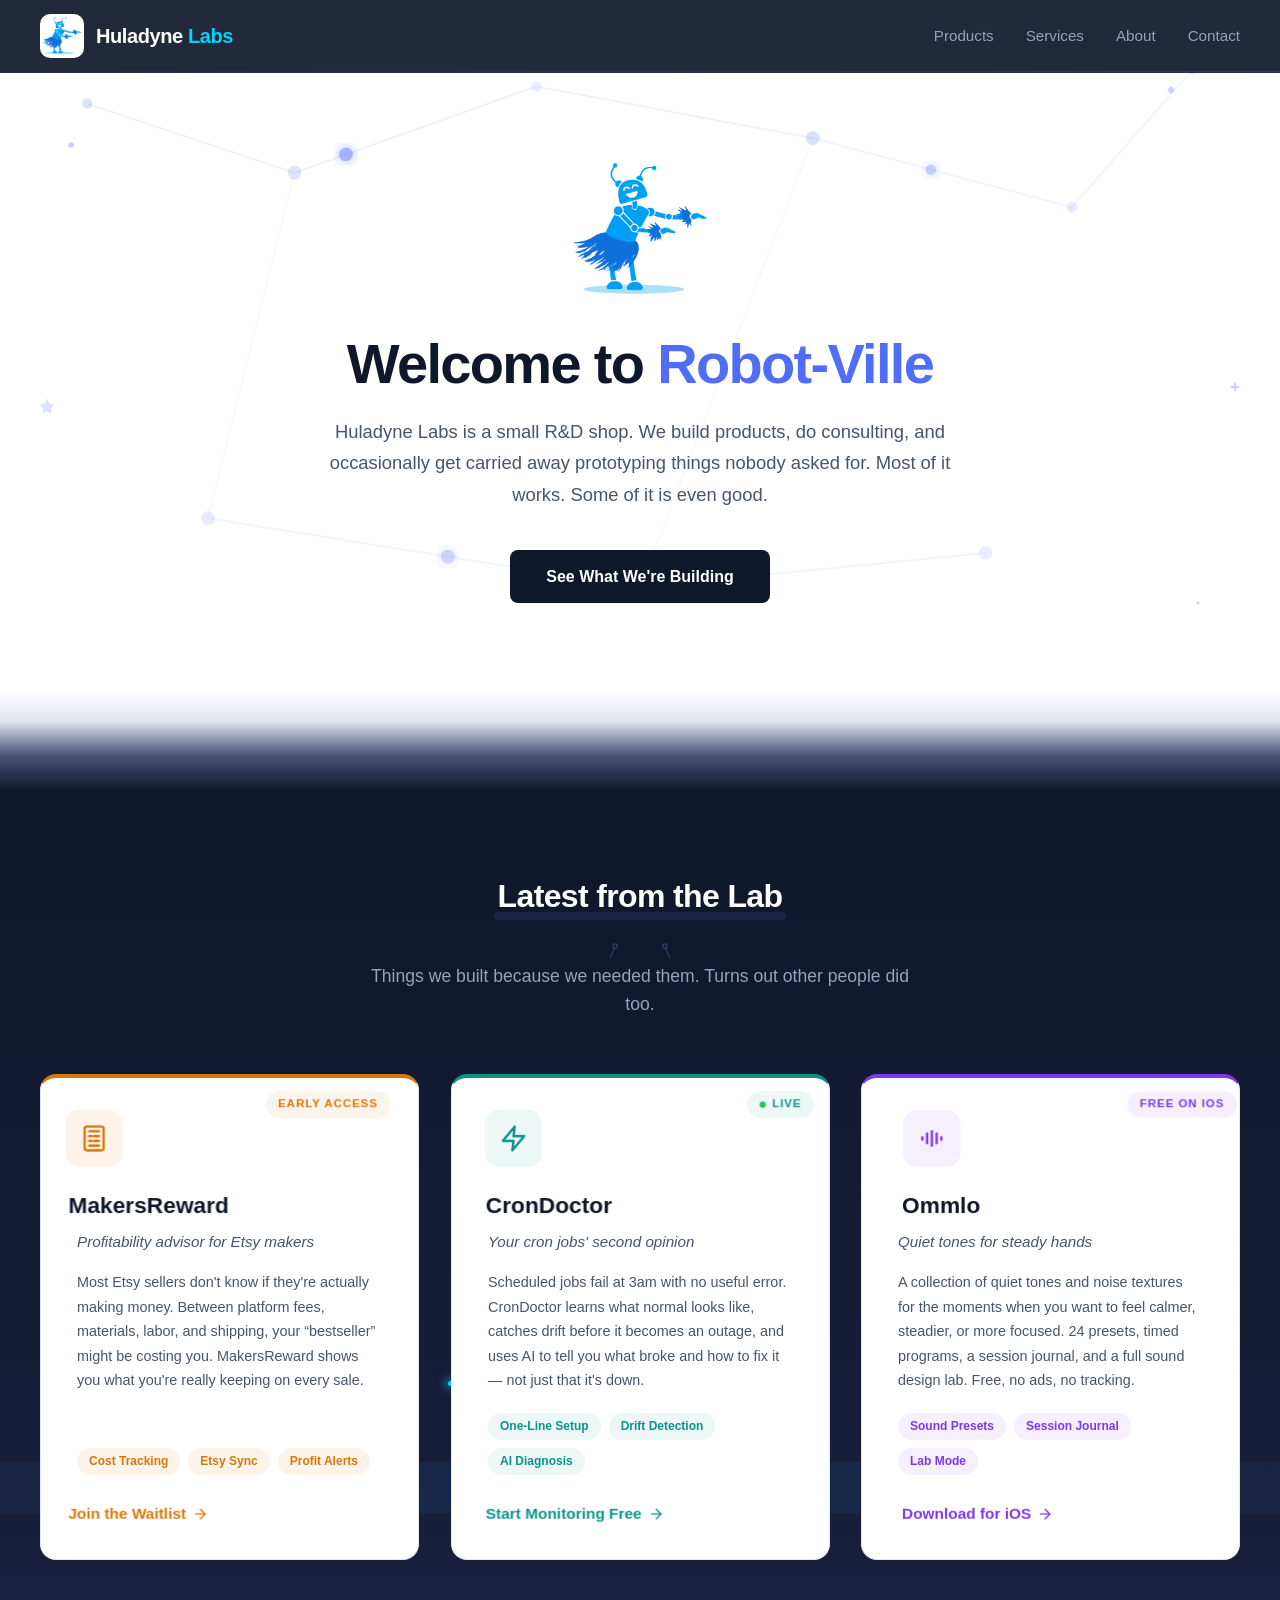
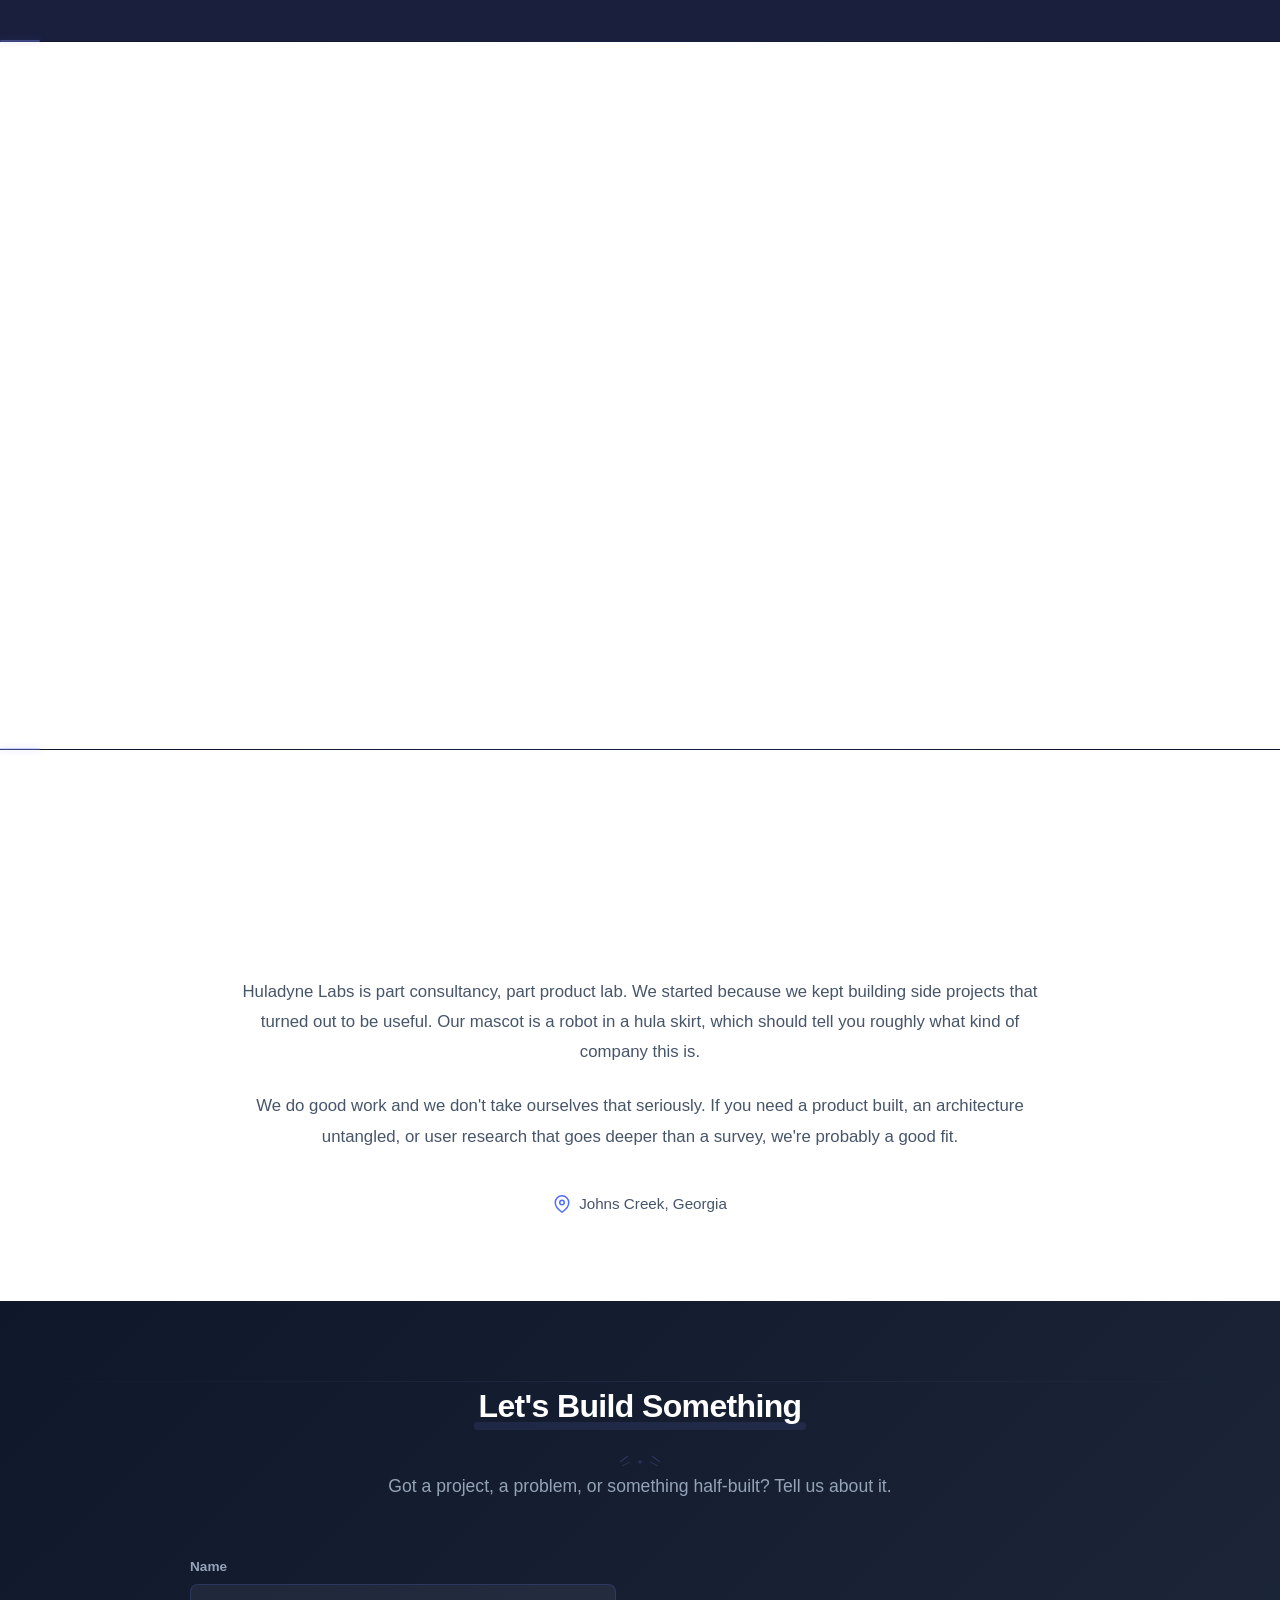
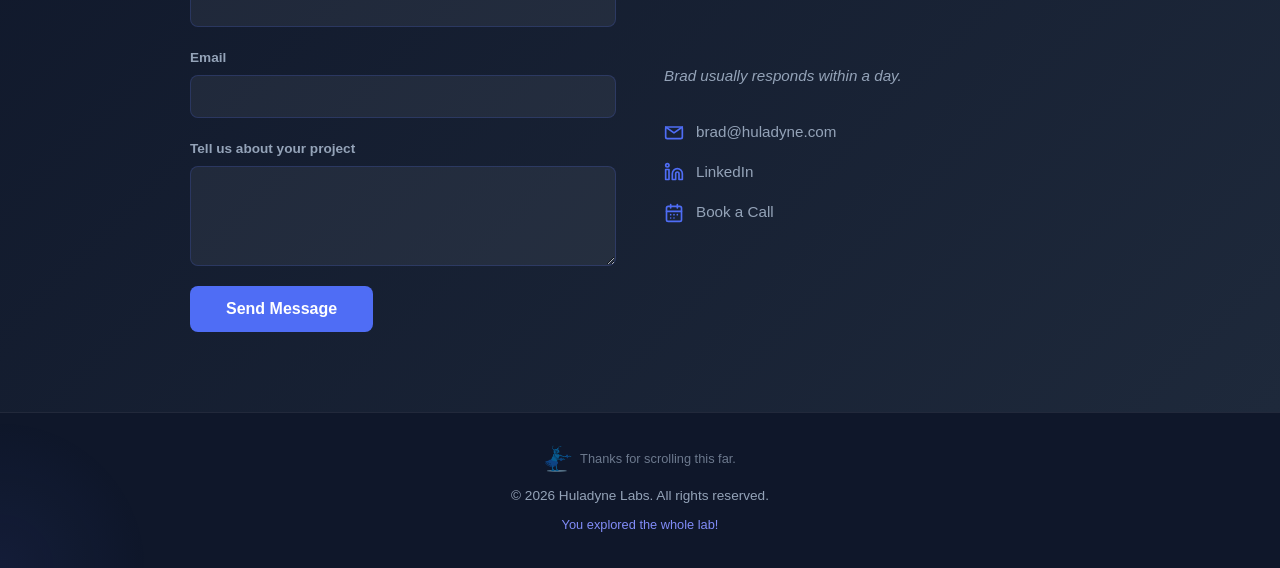
==== commit 2b06d483: "Spread hero particles wider to prevent clustering near robot" ====
--- a/index.html
+++ b/index.html
@@ -107,11 +107,11 @@
     </svg>
 
     <!-- Floating particles (Bruno) -->
-    <svg class="hero-particle p1" style="top:15%;left:12%;--speed:0.8;" viewBox="0 0 10 10" aria-hidden="true"><circle cx="5" cy="5" r="2" fill="var(--brand)"/></svg>
-    <svg class="hero-particle p2" style="top:25%;right:15%;--speed:0.5;" viewBox="0 0 10 10" aria-hidden="true"><rect x="3" y="3" width="4" height="4" rx="0.5" fill="var(--brand)" transform="rotate(45 5 5)"/></svg>
-    <svg class="hero-particle p3" style="bottom:30%;left:20%;--speed:1.2;" viewBox="0 0 12 12" aria-hidden="true"><polygon points="6,1 7.5,4.5 11,5 8.5,7.5 9,11 6,9.5 3,11 3.5,7.5 1,5 4.5,4.5" fill="var(--brand)"/></svg>
-    <svg class="hero-particle p4" style="top:50%;right:8%;--speed:0.6;" viewBox="0 0 10 10" aria-hidden="true"><line x1="2" y1="5" x2="8" y2="5" stroke="var(--brand)" stroke-width="1.5"/><line x1="5" y1="2" x2="5" y2="8" stroke="var(--brand)" stroke-width="1.5"/></svg>
-    <svg class="hero-particle p5" style="bottom:15%;right:25%;--speed:0.9;" viewBox="0 0 10 10" aria-hidden="true"><circle cx="5" cy="5" r="1.5" fill="var(--brand)"/></svg>
+    <svg class="hero-particle p1" style="top:20%;left:5%;--speed:0.8;" viewBox="0 0 10 10" aria-hidden="true"><circle cx="5" cy="5" r="2" fill="var(--brand)"/></svg>
+    <svg class="hero-particle p2" style="top:12%;right:8%;--speed:0.5;" viewBox="0 0 10 10" aria-hidden="true"><rect x="3" y="3" width="4" height="4" rx="0.5" fill="var(--brand)" transform="rotate(45 5 5)"/></svg>
+    <svg class="hero-particle p3" style="bottom:40%;left:3%;--speed:1.2;" viewBox="0 0 12 12" aria-hidden="true"><polygon points="6,1 7.5,4.5 11,5 8.5,7.5 9,11 6,9.5 3,11 3.5,7.5 1,5 4.5,4.5" fill="var(--brand)"/></svg>
+    <svg class="hero-particle p4" style="top:55%;right:3%;--speed:0.6;" viewBox="0 0 10 10" aria-hidden="true"><line x1="2" y1="5" x2="8" y2="5" stroke="var(--brand)" stroke-width="1.5"/><line x1="5" y1="2" x2="5" y2="8" stroke="var(--brand)" stroke-width="1.5"/></svg>
+    <svg class="hero-particle p5" style="bottom:12%;right:6%;--speed:0.9;" viewBox="0 0 10 10" aria-hidden="true"><circle cx="5" cy="5" r="1.5" fill="var(--brand)"/></svg>
 
     <div class="container">
       <img src="/HD_robot.png" alt="Huladyne Robot" class="hero-robot" fetchpriority="high" width="140" height="140">
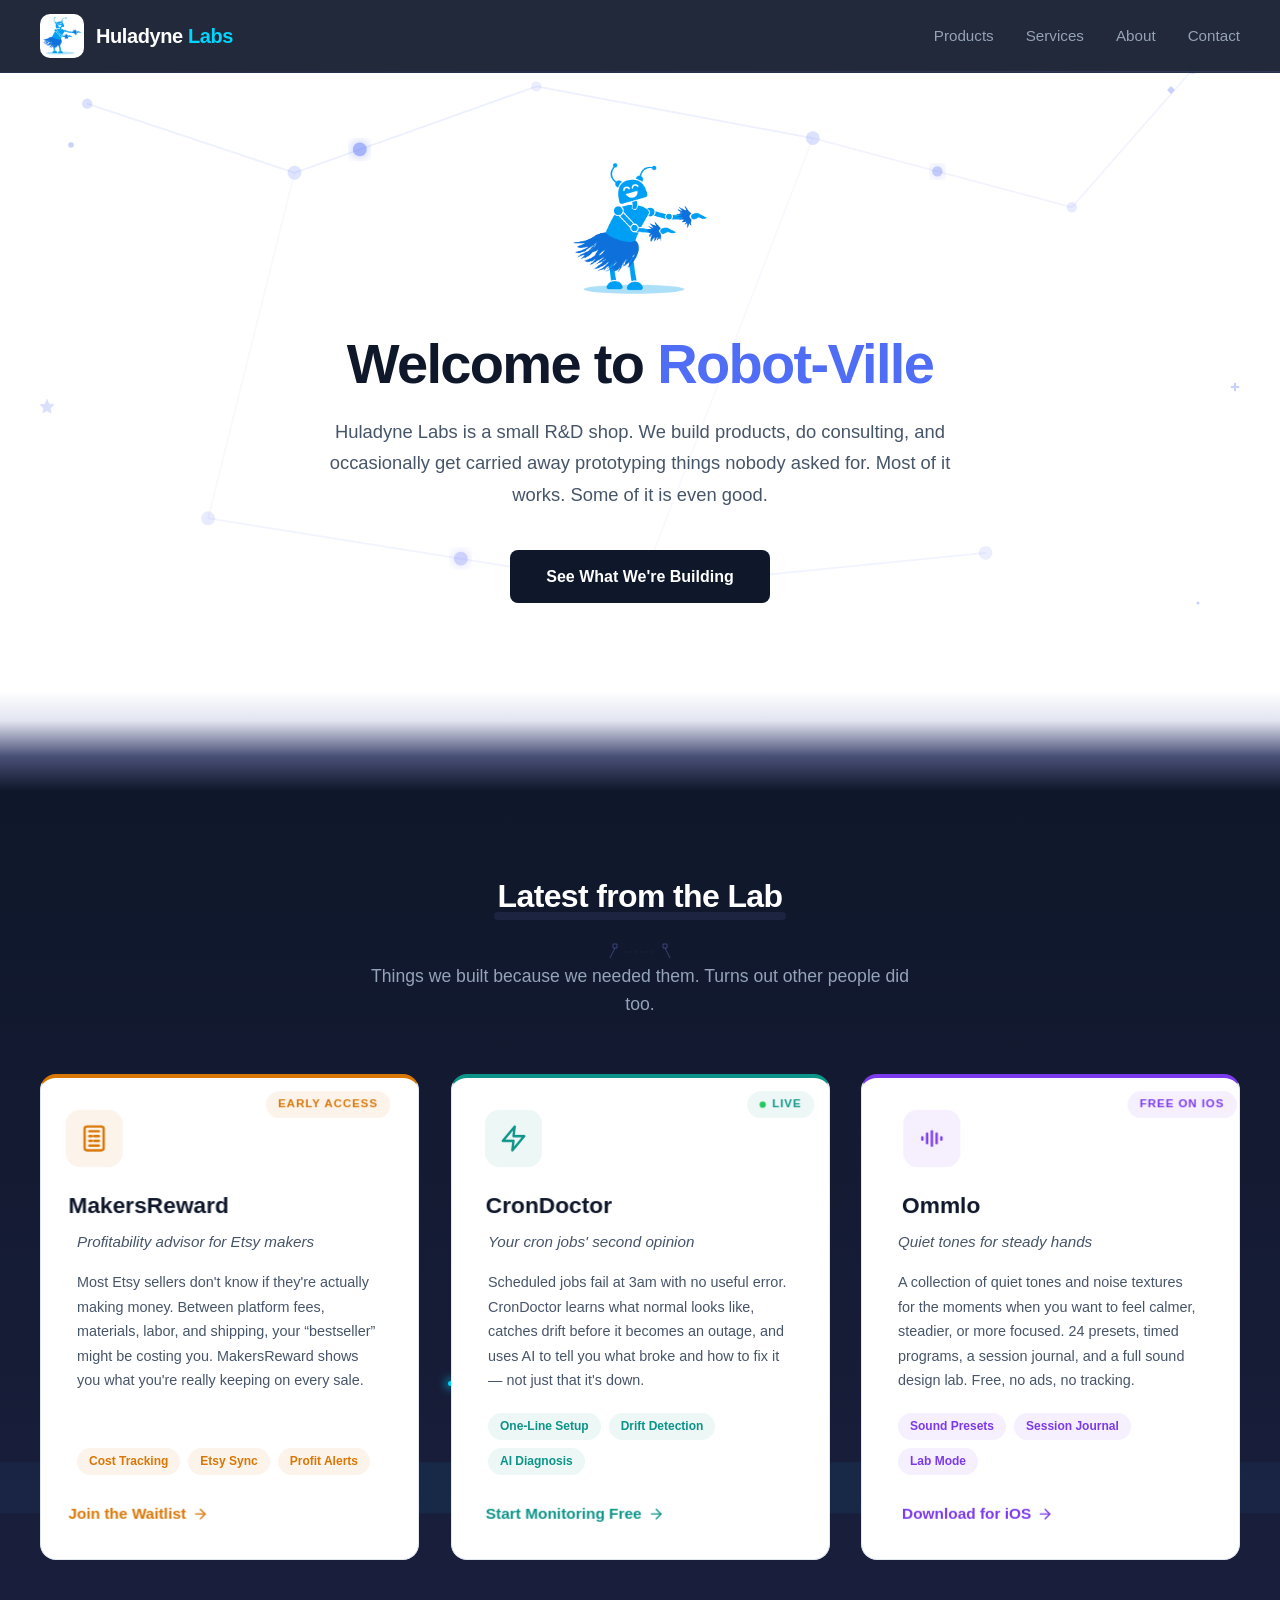
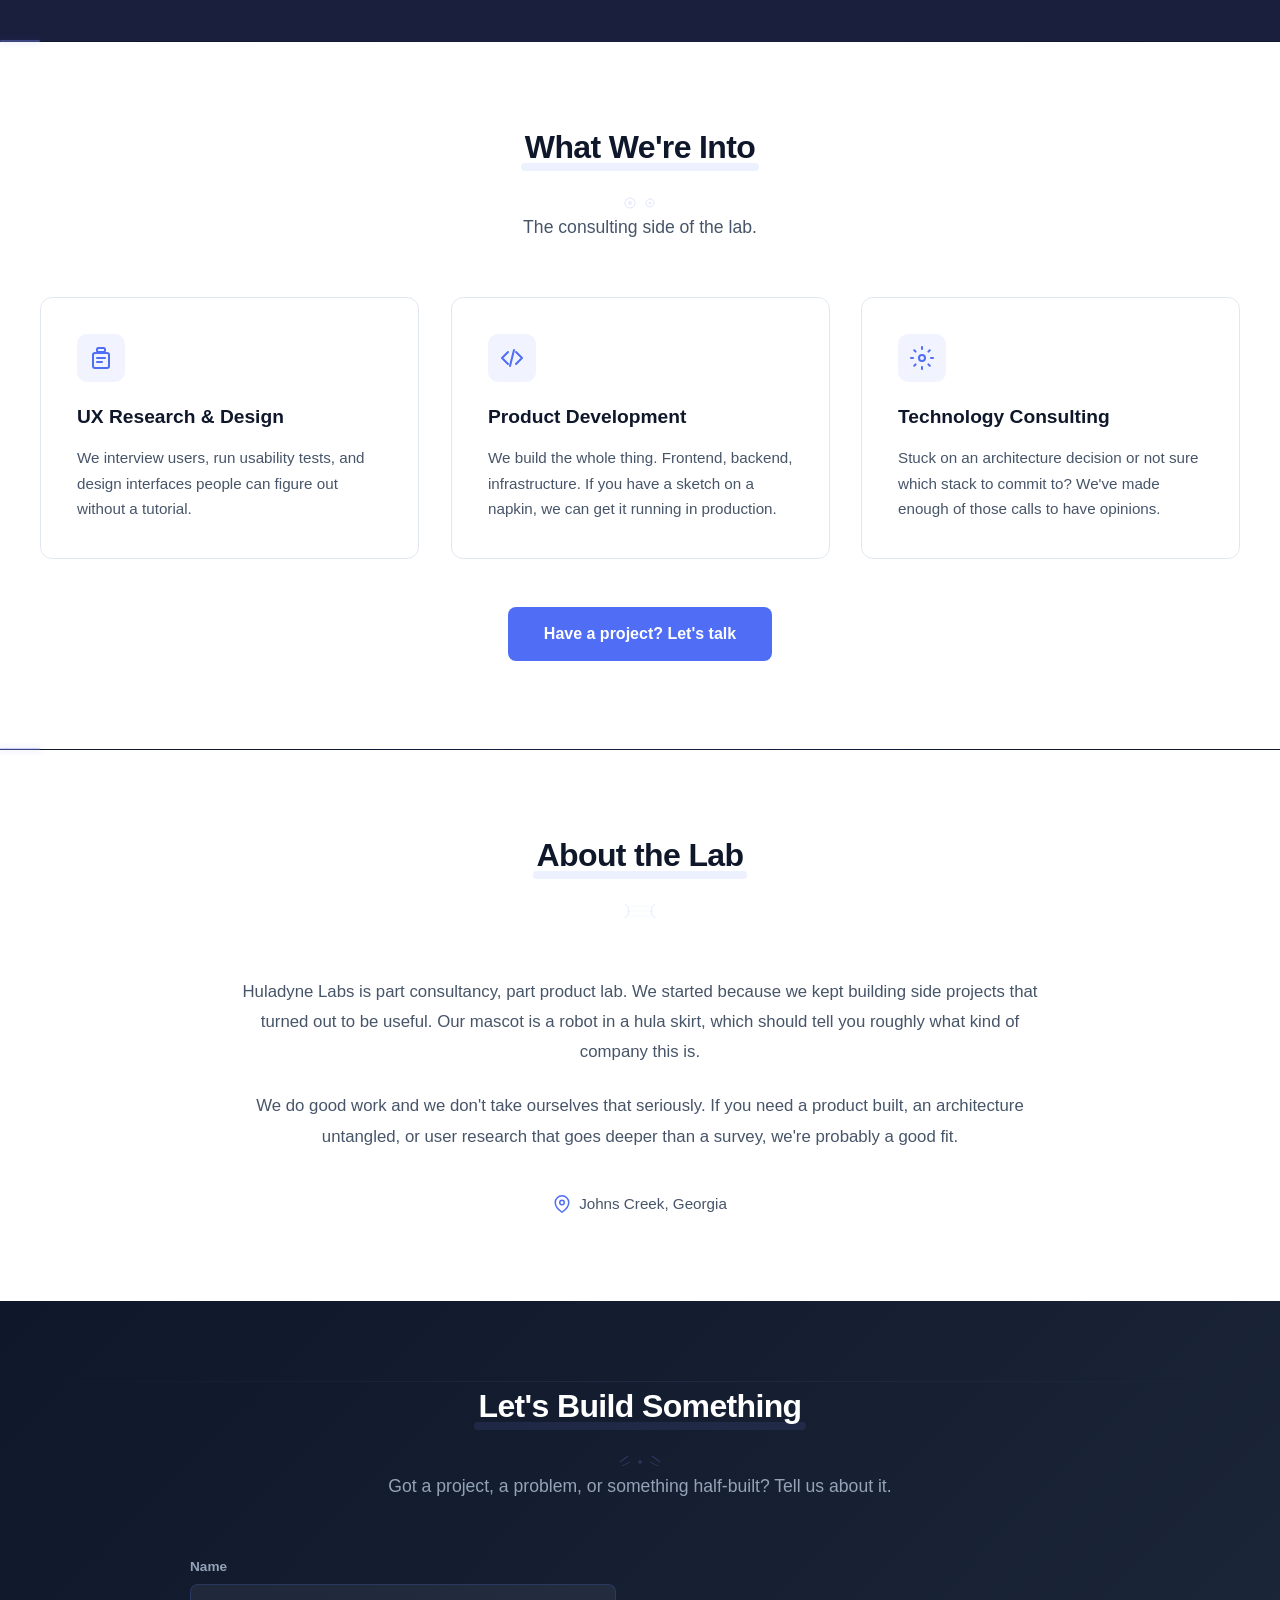
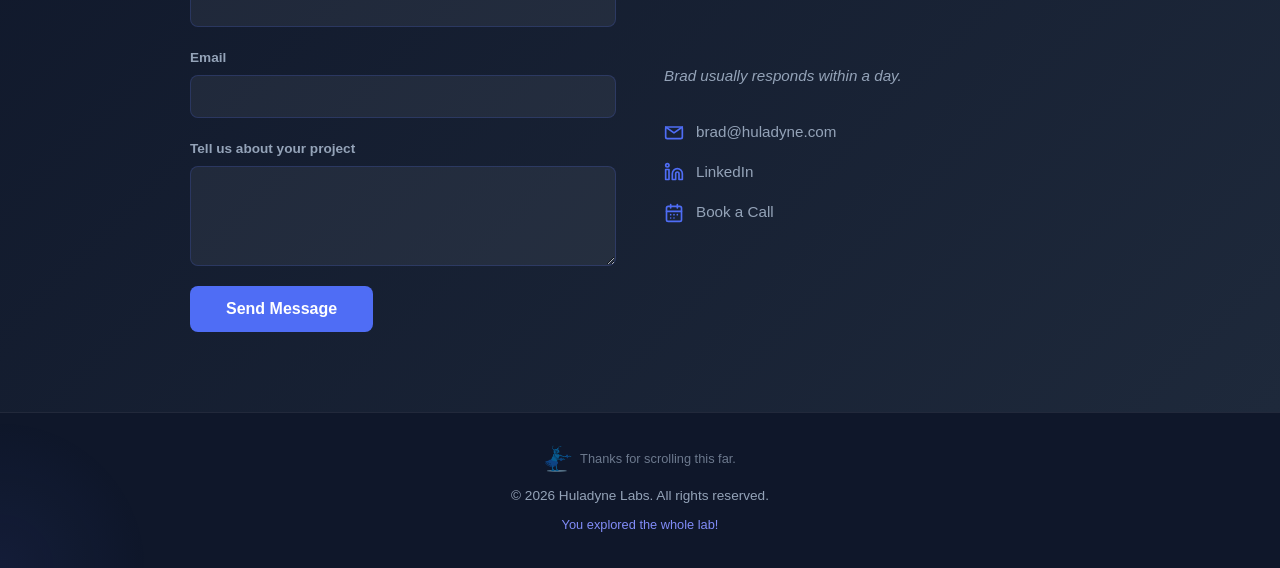
==== commit 2eb5417e: "Add OG social sharing images for Huladyne and Ommlo, upgrade to summary_large_image" ====
--- a/index.html
+++ b/index.html
@@ -10,12 +10,12 @@
   <meta property="og:description" content="Huladyne Labs builds software products and does R&D consulting. Small team, sharp opinions, a robot mascot in a hula skirt.">
   <meta property="og:type" content="website">
   <meta property="og:url" content="https://huladyne.com/">
-  <meta property="og:image" content="https://huladyne.com/HD_robot.png">
+  <meta property="og:image" content="https://huladyne.com/og-image.png">
   <meta property="og:site_name" content="Huladyne Labs">
-  <meta name="twitter:card" content="summary">
   <meta name="twitter:title" content="Huladyne Labs — Products & R&D Consulting">
   <meta name="twitter:description" content="Huladyne Labs builds software products and does R&D consulting. Small team, sharp opinions, a robot mascot in a hula skirt.">
-  <meta name="twitter:image" content="https://huladyne.com/HD_robot.png">
+  <meta name="twitter:image" content="https://huladyne.com/og-image.png">
+  <meta name="twitter:card" content="summary_large_image">
   <link rel="icon" type="image/png" sizes="32x32" href="/favicon-32.png">
   <link rel="icon" type="image/png" sizes="16x16" href="/favicon-16.png">
   <link rel="apple-touch-icon" href="/apple-touch-icon.png">
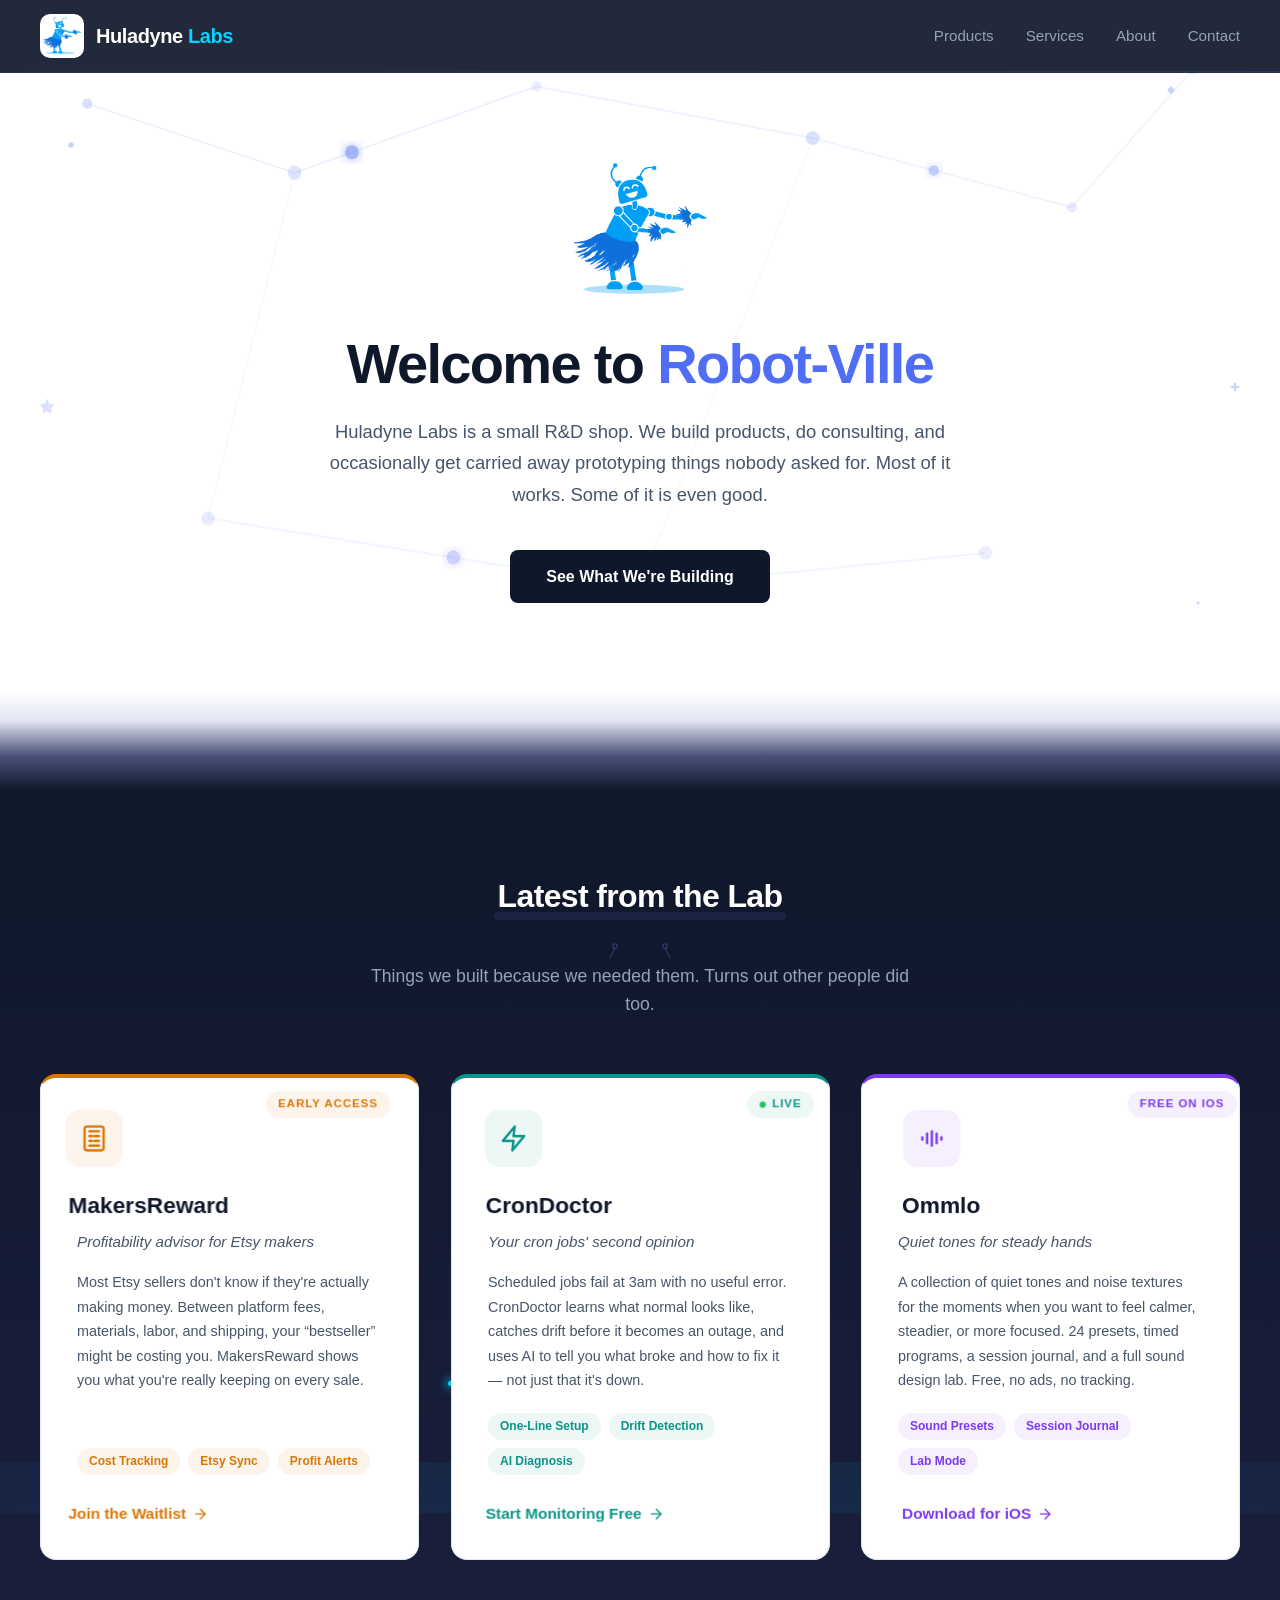
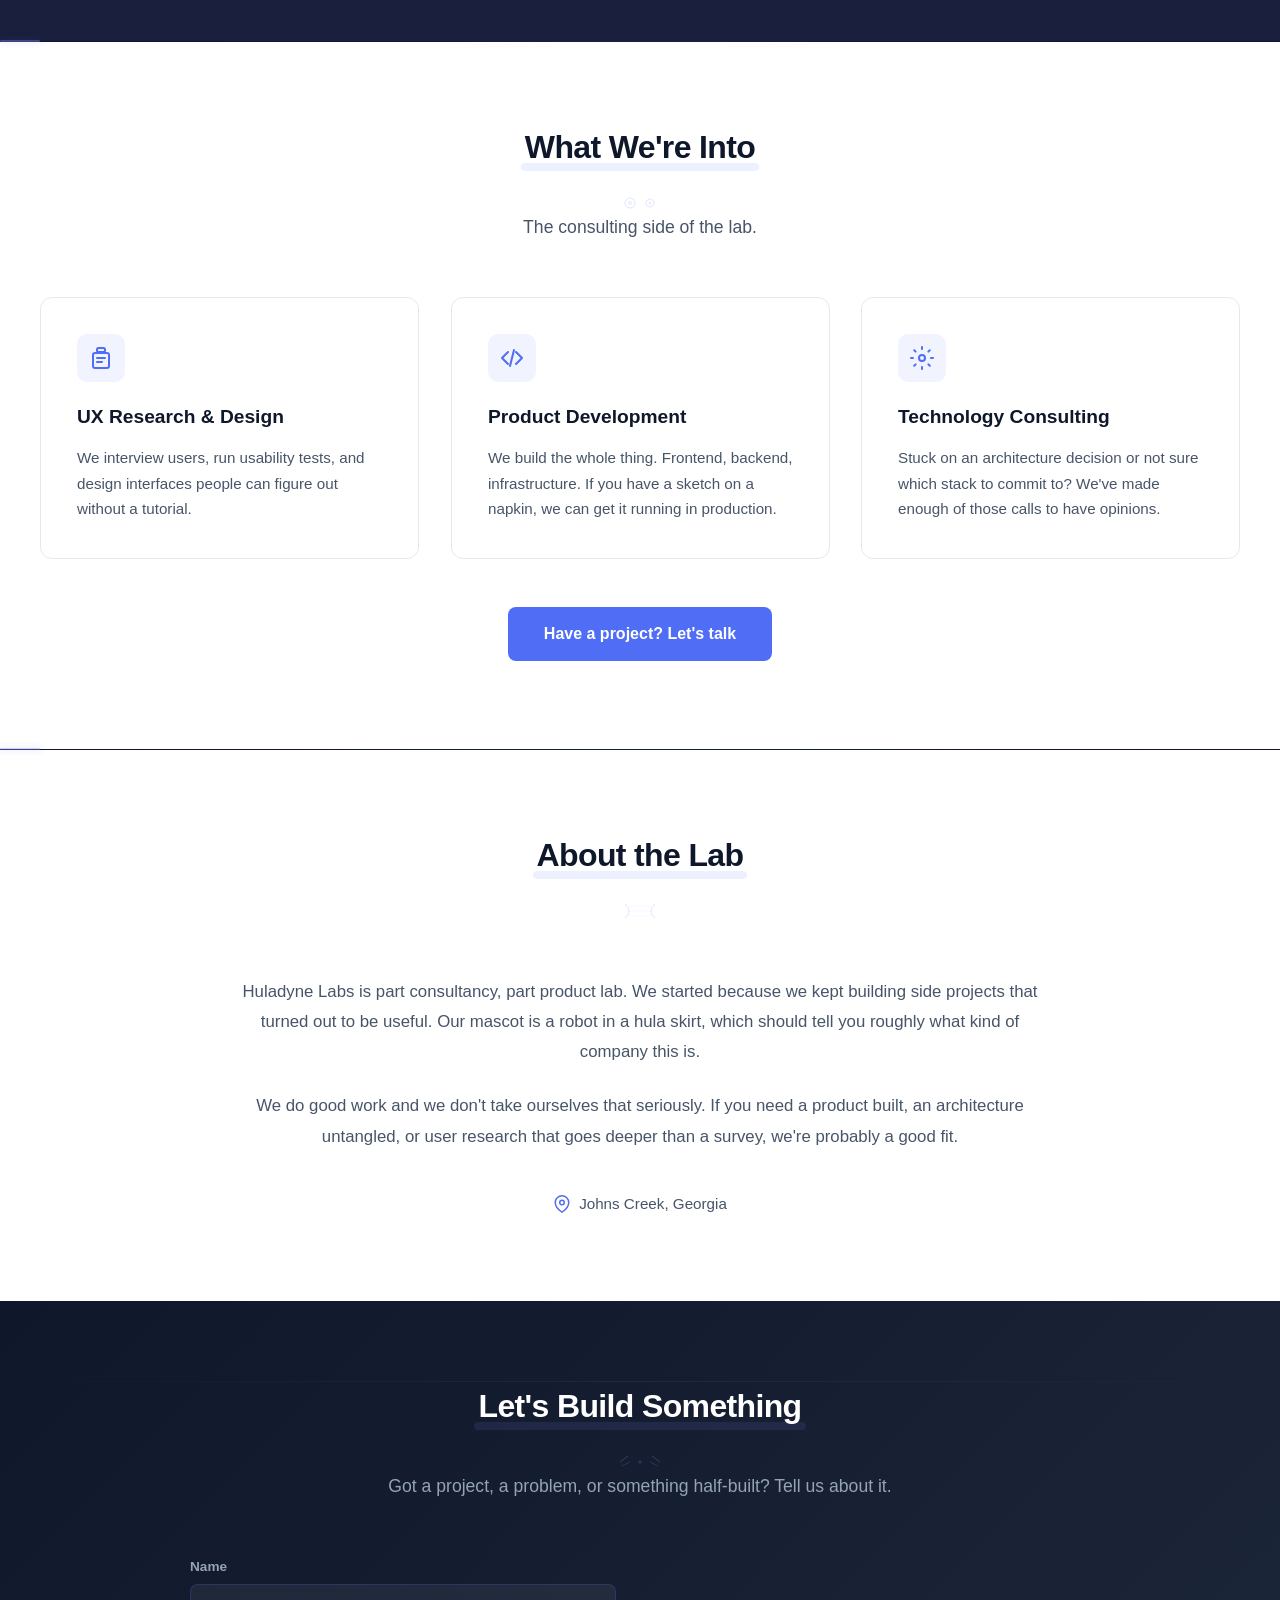
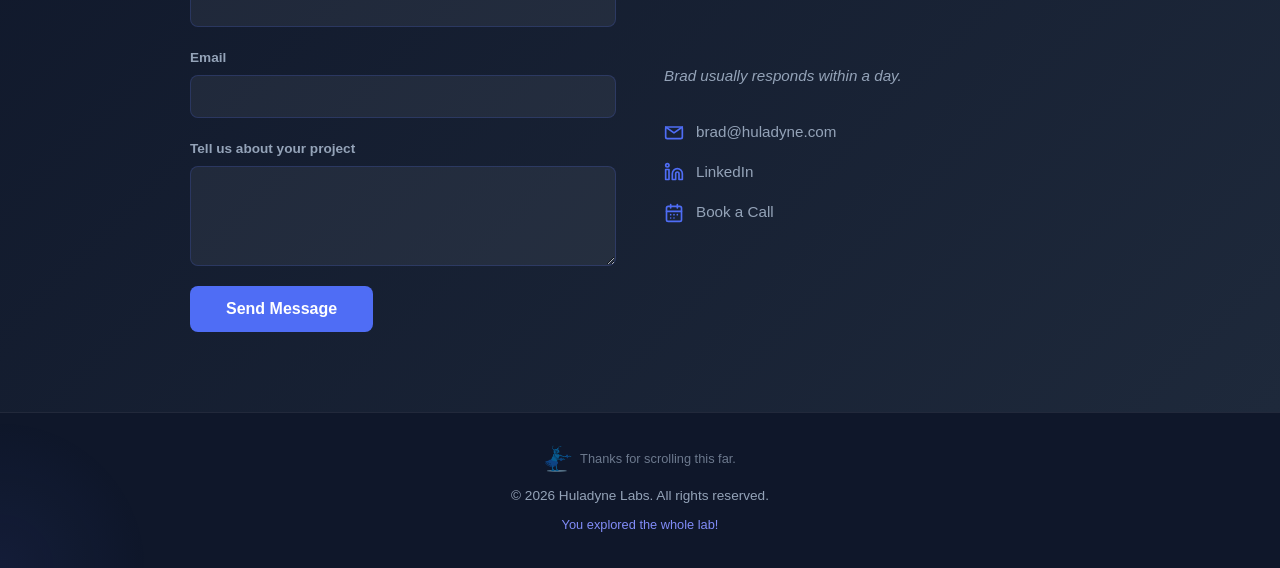
==== commit 14717c1f: "Add PostHog analytics to all pages, update CSP for PostHog domains" ====
--- a/index.html
+++ b/index.html
@@ -40,6 +40,10 @@
     ]
   }
   </script>
+  <script>
+    !function(t,e){var o,n,p,r;e.__SV||(window.posthog=e,e._i=[],e.init=function(i,s,a){function g(t,e){var o=e.split(".");2==o.length&&(t=t[o[0]],e=o[1]),t[e]=function(){t.push([e].concat(Array.prototype.slice.call(arguments,0)))}}(p=t.createElement("script")).type="text/javascript",p.async=!0,p.src=s.api_host.replace(".i.posthog.com","-assets.i.posthog.com")+"/static/array.js",(r=t.getElementsByTagName("script")[0]).parentNode.insertBefore(p,r);var u=e;for(void 0!==a?u=e[a]=[]:a="posthog",u.people=u.people||[],u.toString=function(t){var e="posthog";return"posthog"!==a&&(e+="."+a),t||(e+=" (stub)"),e},u.people.toString=function(){return u.toString(1)+".people (stub)"},o="init capture register register_once register_for_session unregister unregister_for_session getFeatureFlag getFeatureFlagPayload isFeatureEnabled reloadFeatureFlags updateEarlyAccessFeatureEnrollment getEarlyAccessFeatures on onFeatureFlags onSessionId getSurveys getActiveMatchingSurveys renderSurvey canRenderSurvey identify setPersonProperties group resetGroups setPersonPropertiesForFlags resetPersonPropertiesForFlags setGroupPropertiesForFlags resetGroupPropertiesForFlags reset get_distinct_id getGroups get_session_id get_session_replay_url alias set_config startSessionRecording stopSessionRecording sessionRecordingStarted captureException loadToolbar get_property getSessionProperty createPersonProfile opt_in_capturing opt_out_capturing has_opted_in_capturing has_opted_out_capturing clear_opt_in_out_capturing debug getPageviewId".split(" "),n=0;n<o.length;n++)g(u,o[n]);e._i.push([i,s,a])},e.__SV=1)}(document,window.posthog||[]);
+    posthog.init('phc_qFE68PFJyqK6HNWS3zgWScgKWgVPPS3RkLvzmVrAcDYU', {api_host: 'https://us.i.posthog.com', person_profiles: 'identified_only'});
+  </script>
 </head>
 <body>
 
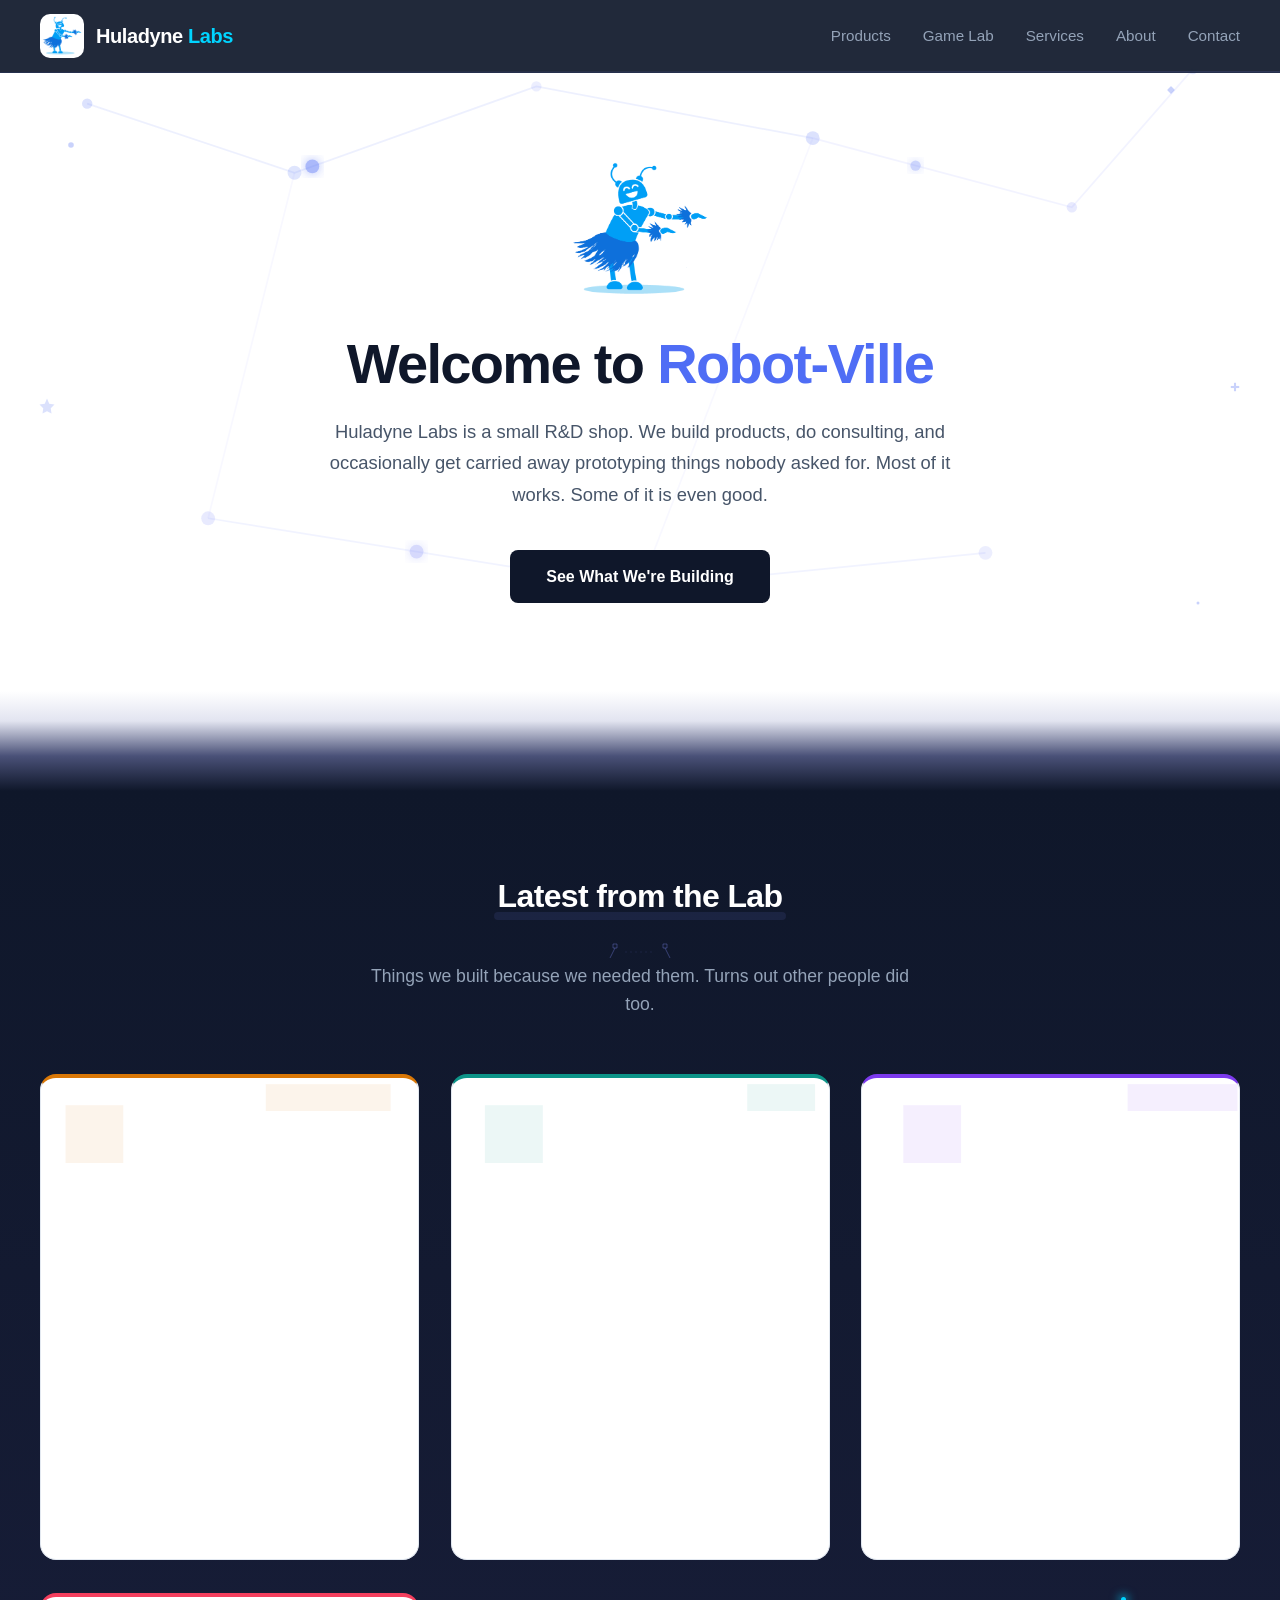
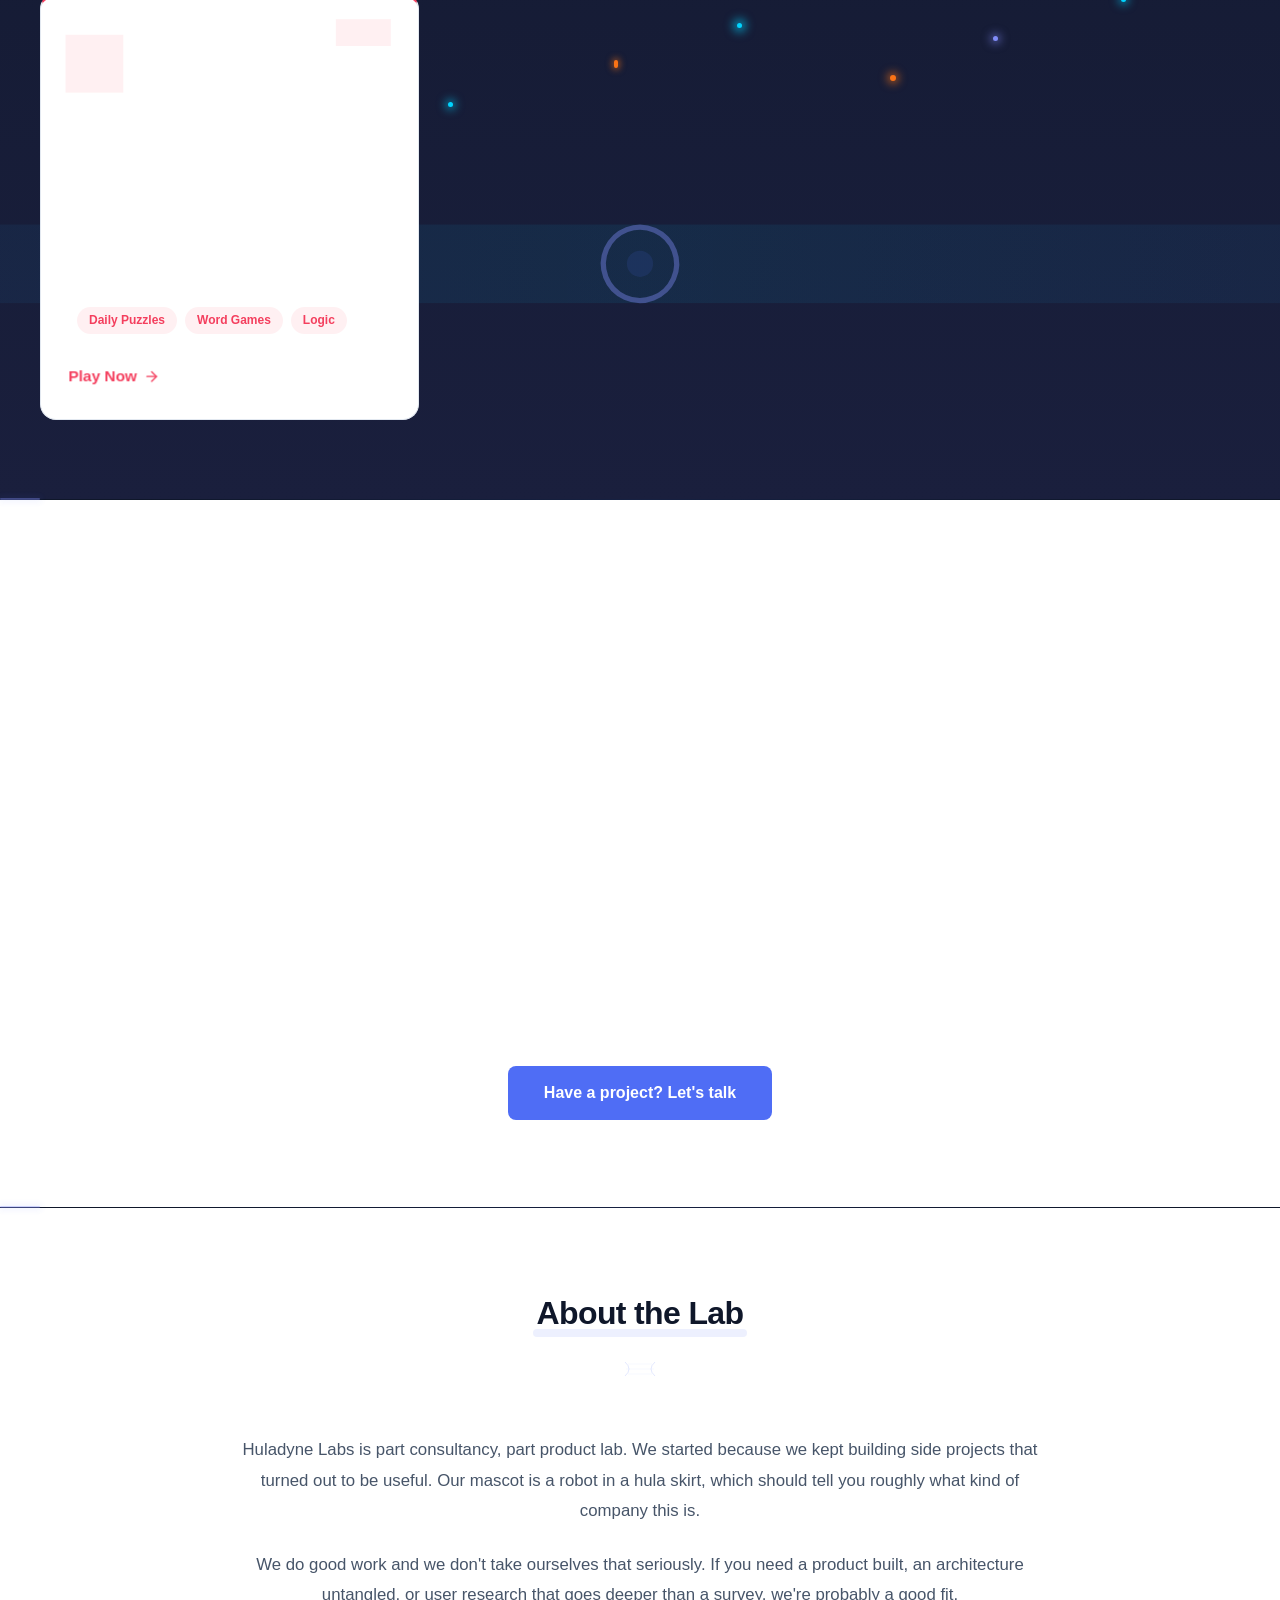
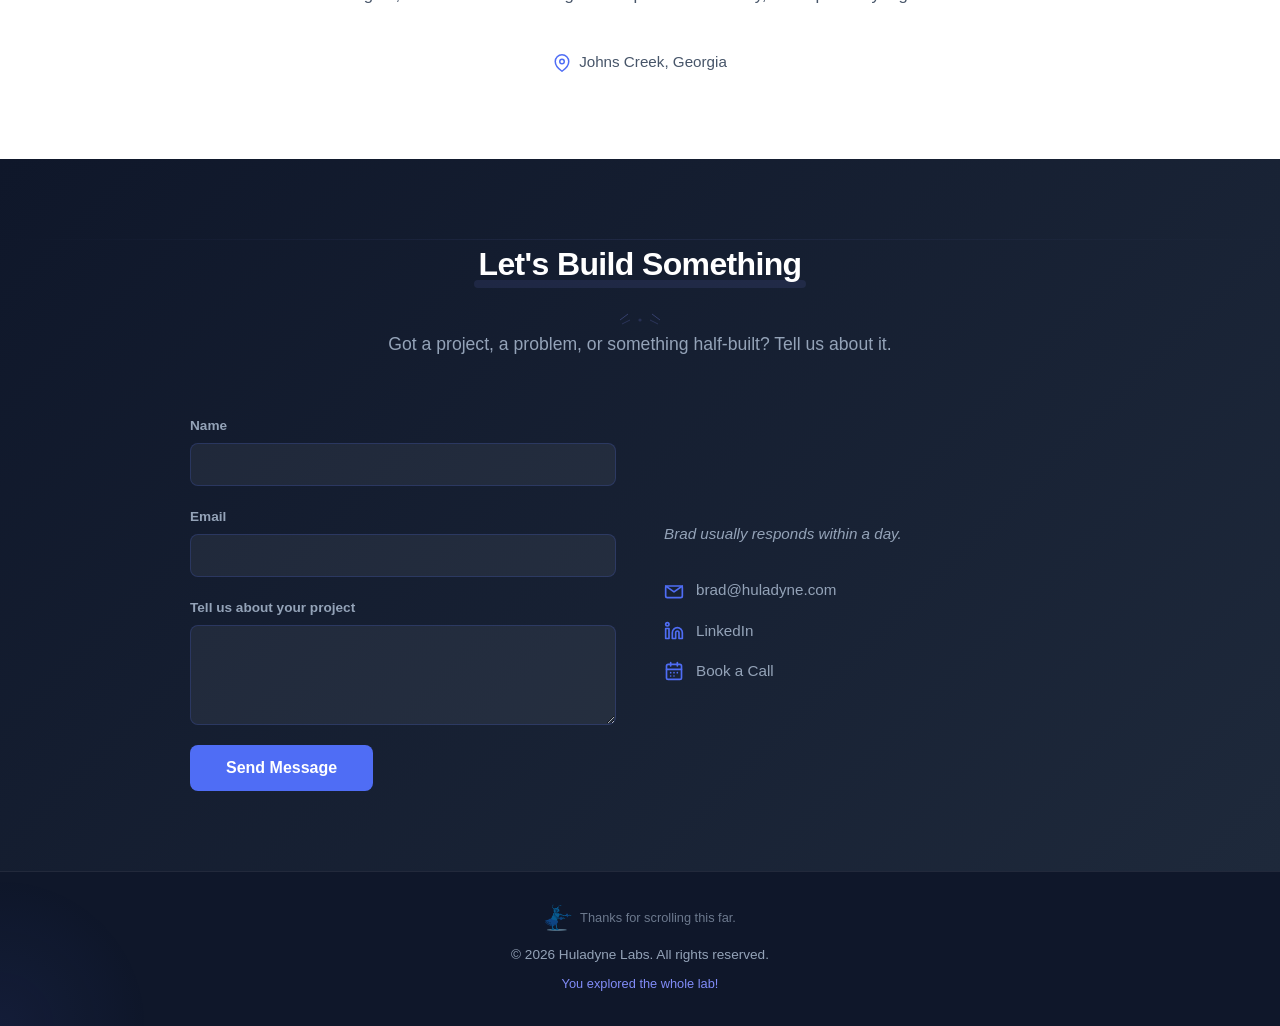
==== commit 197d38c6: "Add The Game Lab hub page and integrate with parent site - Create gamelab/index.html: dark-themed ga" ====
--- a/index.html
+++ b/index.html
@@ -59,6 +59,7 @@
       </a>
       <ul class="nav-links" id="navLinks">
         <li><a href="#products">Products</a></li>
+        <li><a href="/gamelab">Game Lab</a></li>
         <li><a href="#services">Services</a></li>
         <li><a href="#about">About</a></li>
         <li><a href="#contact">Contact</a></li>
@@ -231,6 +232,22 @@
           </div>
           <span class="lab-card__cta">Download for iOS <svg viewBox="0 0 24 24"><line x1="5" y1="12" x2="19" y2="12"/><polyline points="12 5 19 12 12 19"/></svg></span>
         </a>
+        <a href="/gamelab" class="lab-card lab-card--gl reveal" aria-label="The Game Lab — Daily puzzle games">
+          <div class="card-gloss"></div>
+          <span class="lab-card__badge">New</span>
+          <div class="lab-card__icon">
+            <svg viewBox="0 0 24 24"><rect x="2" y="4" width="20" height="16" rx="2"/><path d="M8 10h2M13 10h3M10 8v4"/><circle cx="16" cy="14" r="1"/><circle cx="14" cy="12" r="1"/></svg>
+          </div>
+          <h3>The Game Lab</h3>
+          <p class="lab-card__tagline">Daily puzzles from the lab</p>
+          <p class="lab-card__desc">Word games, logic puzzles, and things that make you feel smart when you solve them. Free, no ads, no accounts. Pick one, solve it, tell your friends.</p>
+          <div class="lab-card__chips">
+            <span class="lab-card__chip">Daily Puzzles</span>
+            <span class="lab-card__chip">Word Games</span>
+            <span class="lab-card__chip">Logic</span>
+          </div>
+          <span class="lab-card__cta">Play Now <svg viewBox="0 0 24 24"><line x1="5" y1="12" x2="19" y2="12"/><polyline points="12 5 19 12 12 19"/></svg></span>
+        </a>
       </div>
     </div>
   </section>
--- a/styles.css
+++ b/styles.css
@@ -27,6 +27,10 @@
       --om-light: #a78bfa;
       --om-muted: rgba(124, 58, 237, 0.08);
       --om-surface: #f5f3ff;
+      --gl: #f43f5e;
+      --gl-light: #fb7185;
+      --gl-muted: rgba(244, 63, 94, 0.08);
+      --gl-surface: #fff1f2;
       --lab-glow: rgba(79, 109, 245, 0.15);
       --neon-blue: #00d4ff;
       --neon-purple: #a855f7;
@@ -647,6 +651,9 @@
     .lab-card--om {
       animation: card-float 6s ease-in-out infinite -4s, card-glow-om 4s ease-in-out infinite -3s;
     }
+    .lab-card--gl {
+      animation: card-float 6s ease-in-out infinite -1s, card-glow-gl 4s ease-in-out infinite -0.5s;
+    }
 
     @keyframes card-float {
       0%, 100% { transform: translateY(0px); }
@@ -668,6 +675,11 @@
       50% { box-shadow: 0 4px 30px rgba(124, 58, 237, 0.12), 0 0 60px rgba(124, 58, 237, 0.05); }
     }
 
+    @keyframes card-glow-gl {
+      0%, 100% { box-shadow: 0 2px 20px rgba(244, 63, 94, 0); }
+      50% { box-shadow: 0 4px 30px rgba(244, 63, 94, 0.12), 0 0 60px rgba(244, 63, 94, 0.05); }
+    }
+
     /* Stamp flash on emerge */
     .lab-card {
       transition: box-shadow 0.6s ease;
@@ -685,6 +697,9 @@
     }
     #products .lab-card--om:hover {
       box-shadow: 0 20px 60px rgba(124, 58, 237, 0.25), 0 0 40px rgba(124, 58, 237, 0.12);
+    }
+    #products .lab-card--gl:hover {
+      box-shadow: 0 20px 60px rgba(244, 63, 94, 0.25), 0 0 40px rgba(244, 63, 94, 0.12);
     }
 
     /* Stamp screen-shake on card emerge (Bruno) */
@@ -789,6 +804,7 @@
     .lab-card--mr { border-top-color: var(--mr); }
     .lab-card--cd { border-top-color: var(--cd); }
     .lab-card--om { border-top-color: var(--om); }
+    .lab-card--gl { border-top-color: var(--gl); }
 
     .lab-card--mr:hover {
       box-shadow: 0 20px 60px rgba(217, 119, 6, 0.12);
@@ -803,6 +819,10 @@
     .lab-card--om:hover {
       box-shadow: 0 20px 60px rgba(124, 58, 237, 0.12);
       background: var(--om-surface);
+    }
+    .lab-card--gl:hover {
+      box-shadow: 0 20px 60px rgba(244, 63, 94, 0.12);
+      background: var(--gl-surface);
     }
 
     .lab-card__badge {
@@ -858,6 +878,10 @@
       background: var(--om-muted);
       color: var(--om);
     }
+    .lab-card--gl .lab-card__badge {
+      background: var(--gl-muted);
+      color: var(--gl);
+    }
 
     .lab-card__icon {
       width: 56px;
@@ -878,6 +902,7 @@
     .lab-card--mr .lab-card__icon { background: var(--mr-muted); }
     .lab-card--cd .lab-card__icon { background: var(--cd-muted); }
     .lab-card--om .lab-card__icon { background: var(--om-muted); }
+    .lab-card--gl .lab-card__icon { background: var(--gl-muted); }
 
     .lab-card__icon svg {
       width: 28px;
@@ -891,6 +916,7 @@
     .lab-card--mr .lab-card__icon svg { stroke: var(--mr); }
     .lab-card--cd .lab-card__icon svg { stroke: var(--cd); }
     .lab-card--om .lab-card__icon svg { stroke: var(--om); }
+    .lab-card--gl .lab-card__icon svg { stroke: var(--gl); }
 
     .lab-card h3 {
       font-size: 1.4rem;
@@ -940,6 +966,7 @@
     .lab-card--mr .lab-card__chip { background: var(--mr-muted); color: var(--mr); }
     .lab-card--cd .lab-card__chip { background: var(--cd-muted); color: var(--cd); }
     .lab-card--om .lab-card__chip { background: var(--om-muted); color: var(--om); }
+    .lab-card--gl .lab-card__chip { background: var(--gl-muted); color: var(--gl); }
 
     .lab-card__cta {
       font-weight: 600;
@@ -953,6 +980,7 @@
     .lab-card--mr .lab-card__cta { color: var(--mr); }
     .lab-card--cd .lab-card__cta { color: var(--cd); }
     .lab-card--om .lab-card__cta { color: var(--om); }
+    .lab-card--gl .lab-card__cta { color: var(--gl); }
 
     .lab-card__cta svg {
       width: 16px;
@@ -1382,6 +1410,7 @@
     .reveal-stagger > .reveal:nth-child(1) { transition-delay: 0ms; }
     .reveal-stagger > .reveal:nth-child(2) { transition-delay: 120ms; }
     .reveal-stagger > .reveal:nth-child(3) { transition-delay: 240ms; }
+    .reveal-stagger > .reveal:nth-child(4) { transition-delay: 360ms; }
 
     /* ============================================
        15. MOBILE
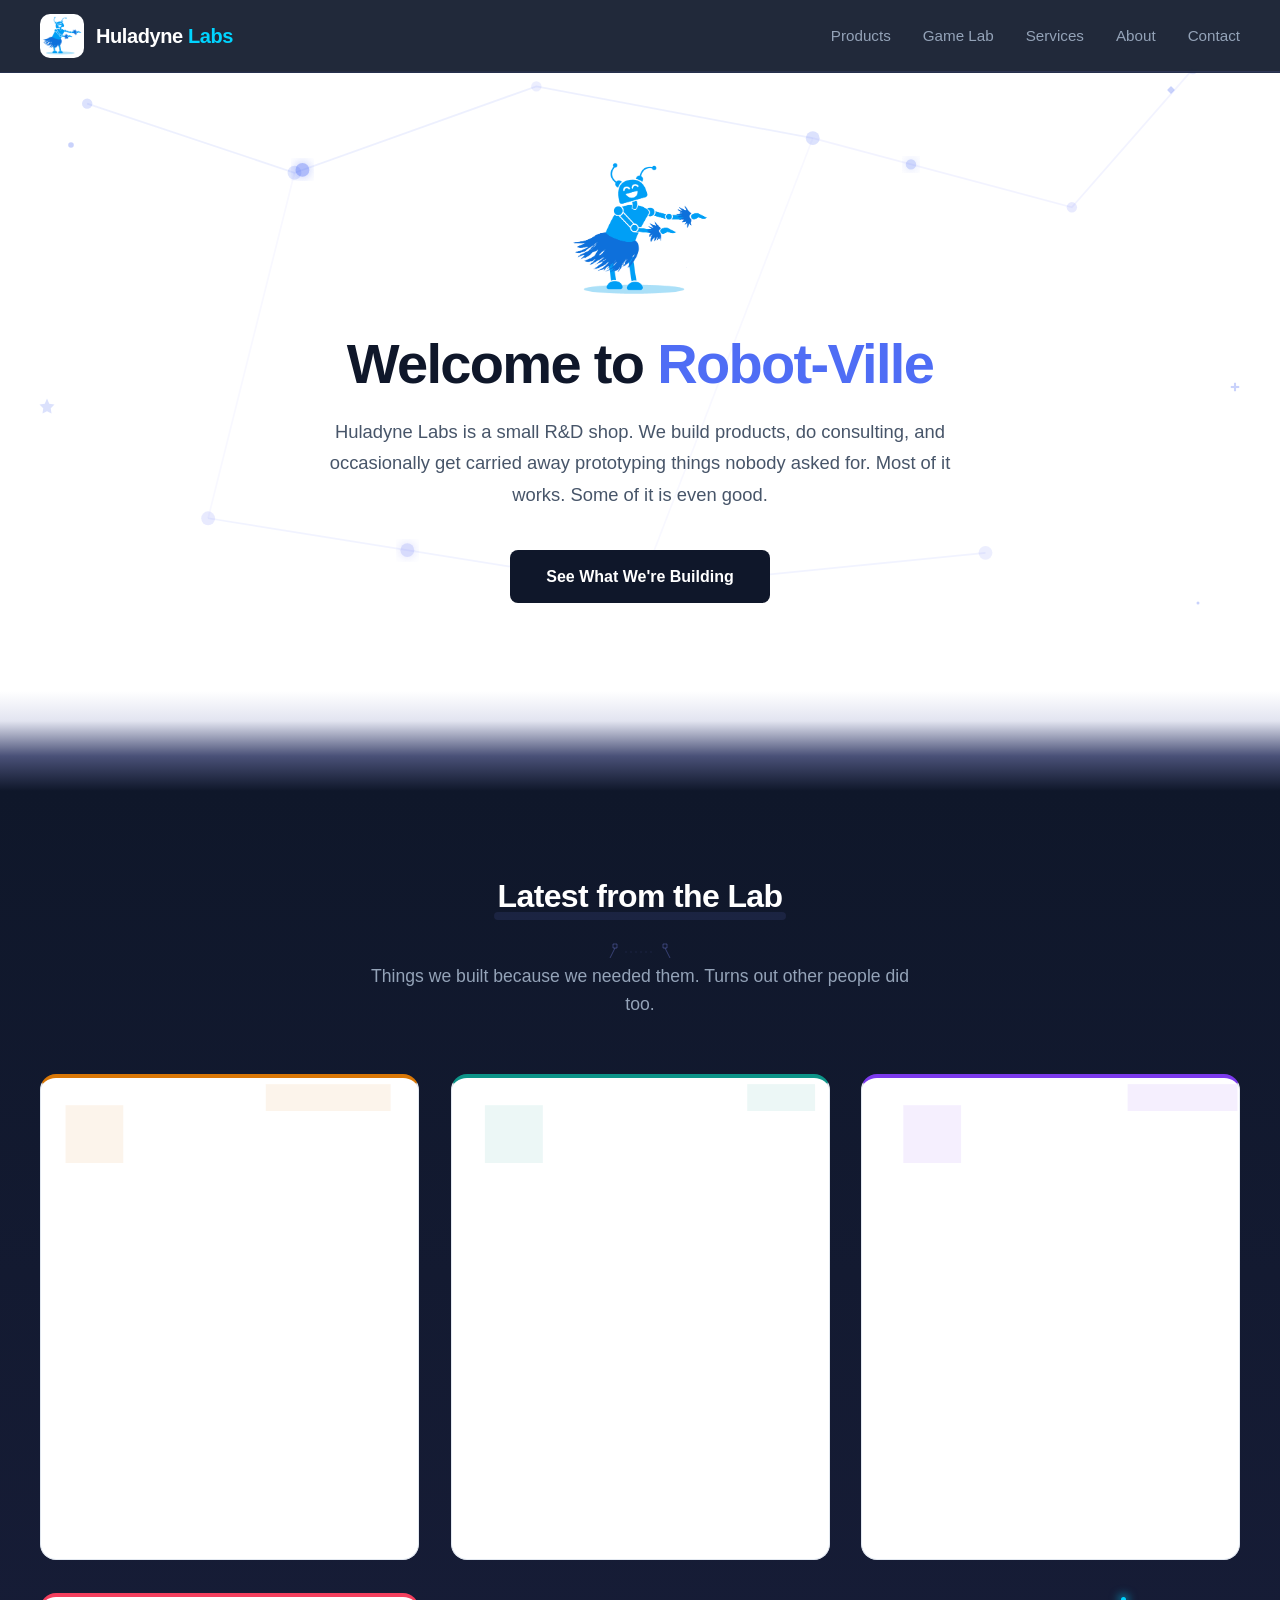
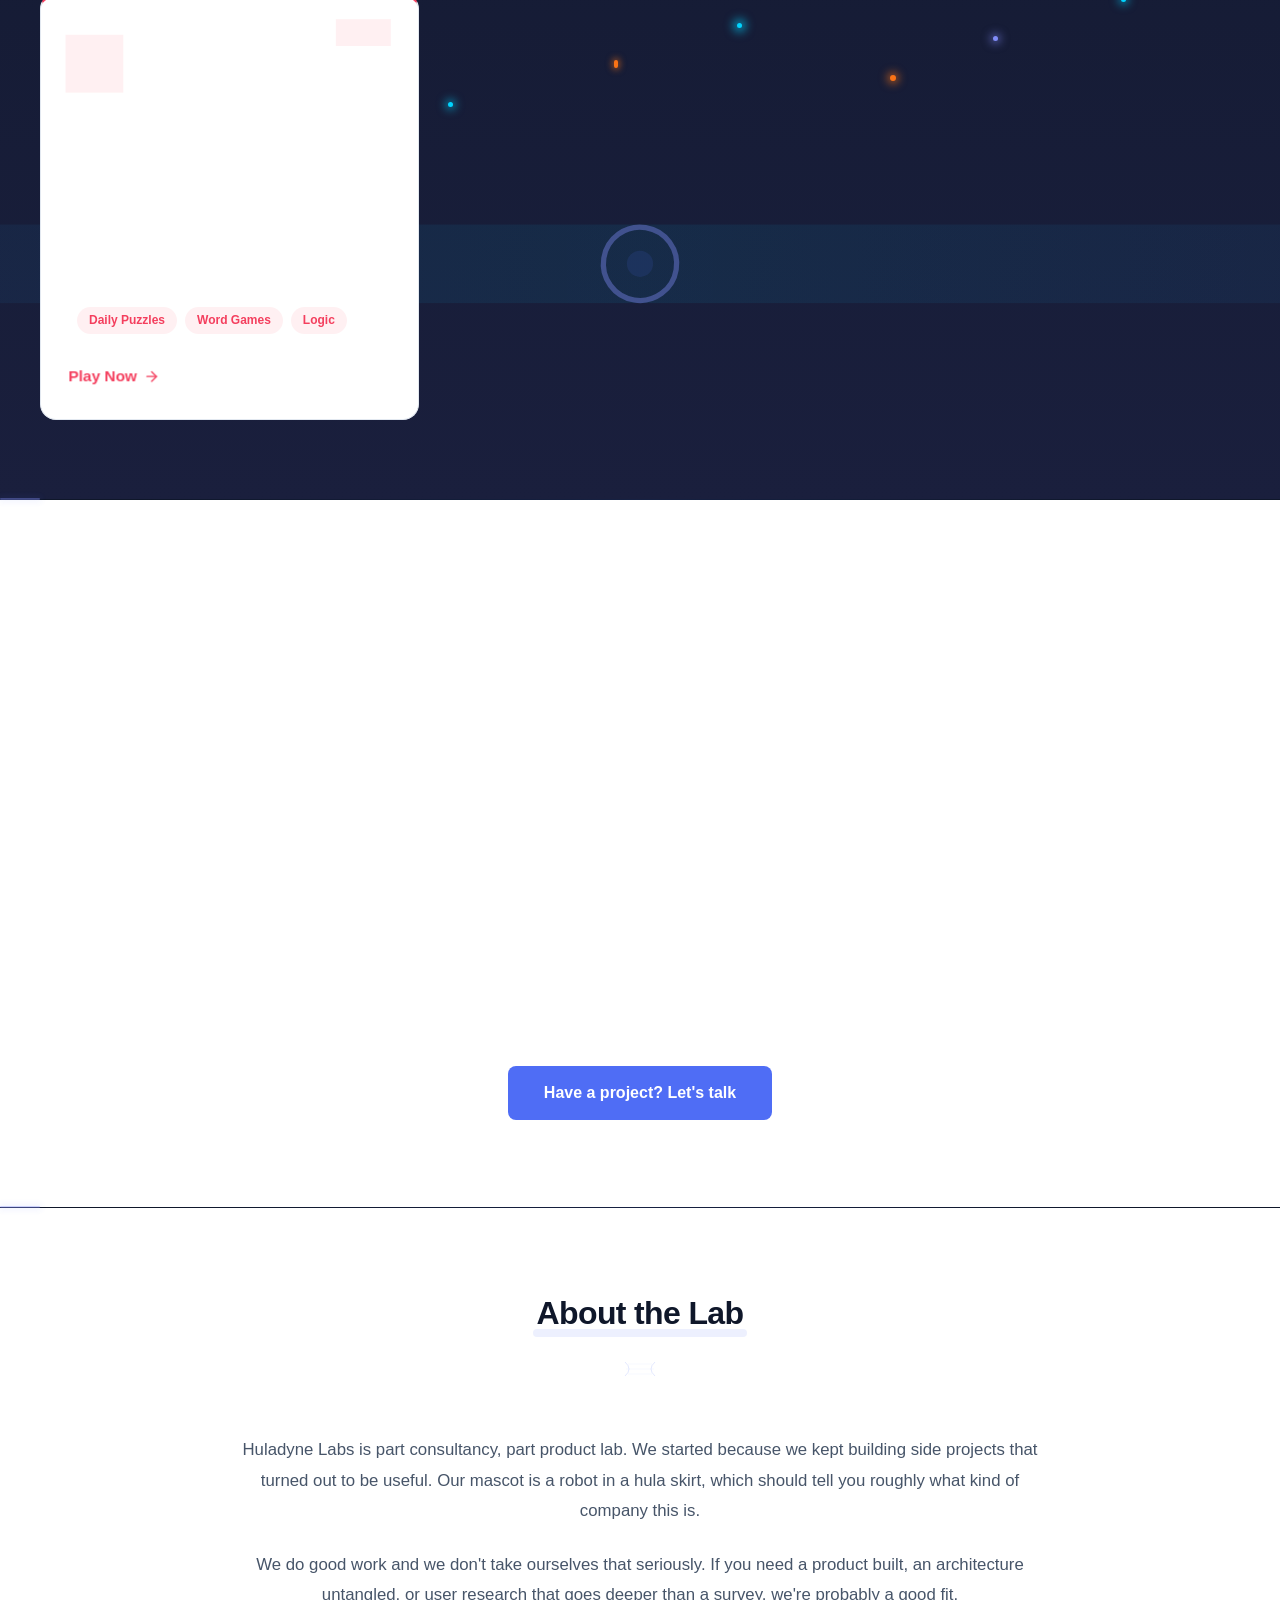
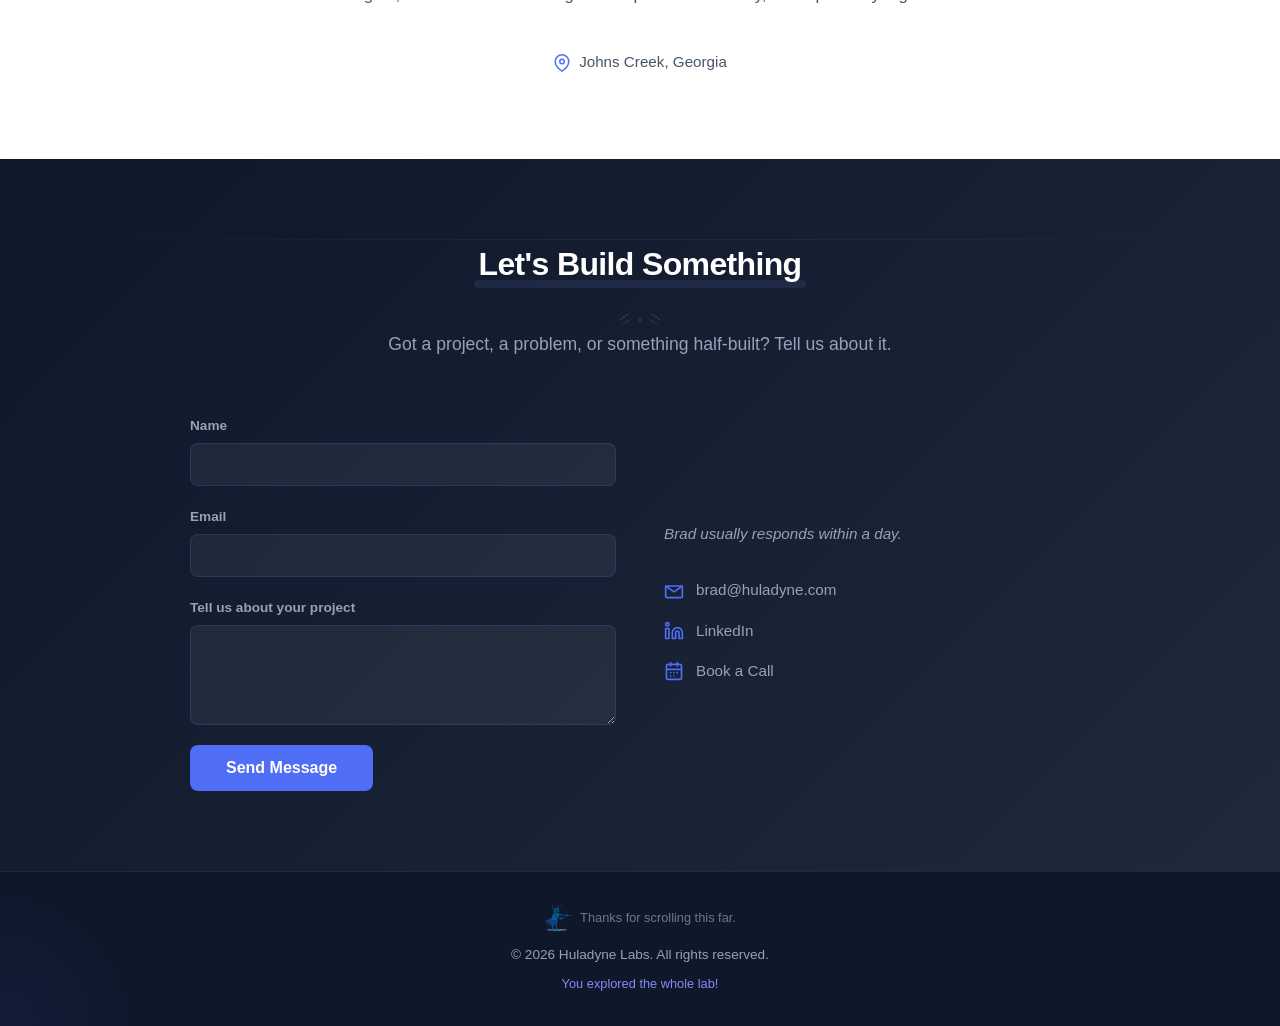
==== commit 275f8bee: "feat(design-system): Switzer type + unified tokens" ====
--- a/index.html
+++ b/index.html
@@ -19,6 +19,8 @@
   <link rel="icon" type="image/png" sizes="32x32" href="/favicon-32.png">
   <link rel="icon" type="image/png" sizes="16x16" href="/favicon-16.png">
   <link rel="apple-touch-icon" href="/apple-touch-icon.png">
+  <link rel="preconnect" href="https://api.fontshare.com" crossorigin>
+  <link rel="stylesheet" href="https://api.fontshare.com/v2/css?f[]=switzer@400,500,600,700,800&display=swap">
   <link rel="stylesheet" href="/styles.css">
   <script type="application/ld+json">
   {
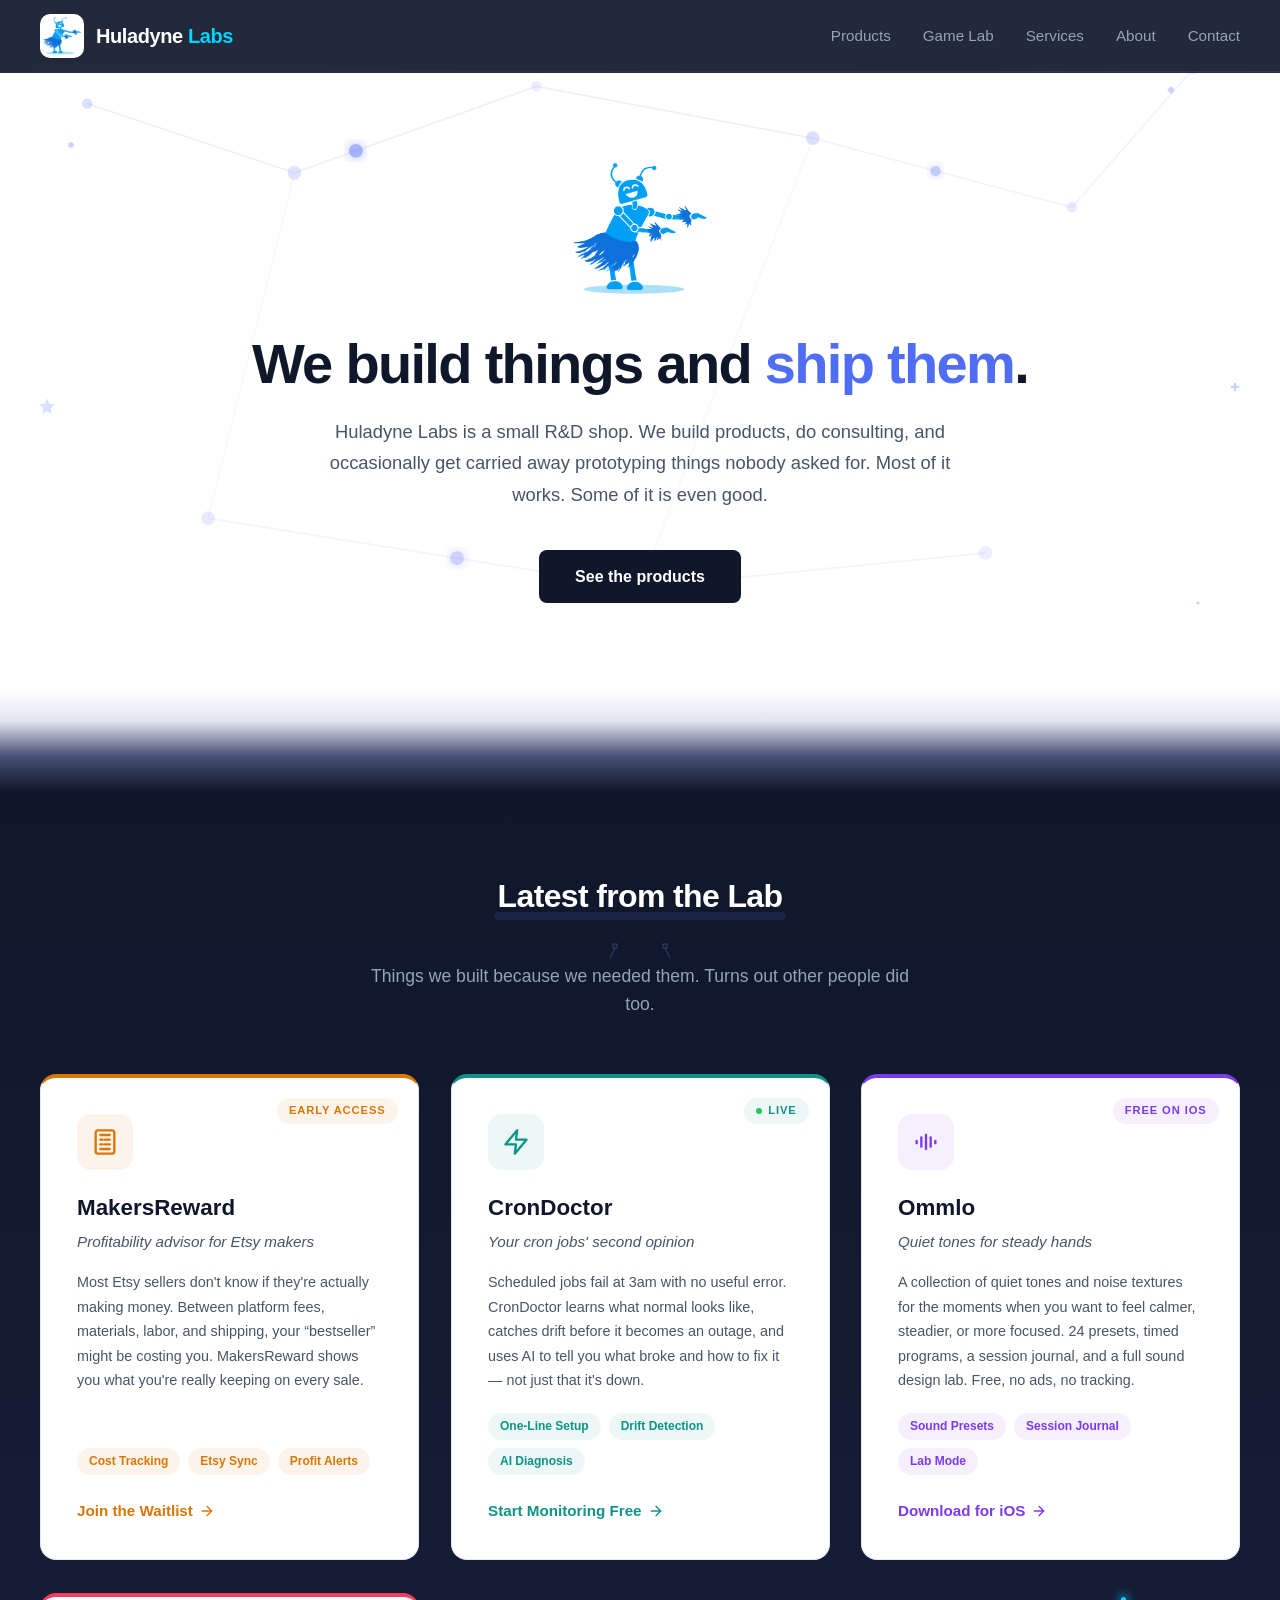
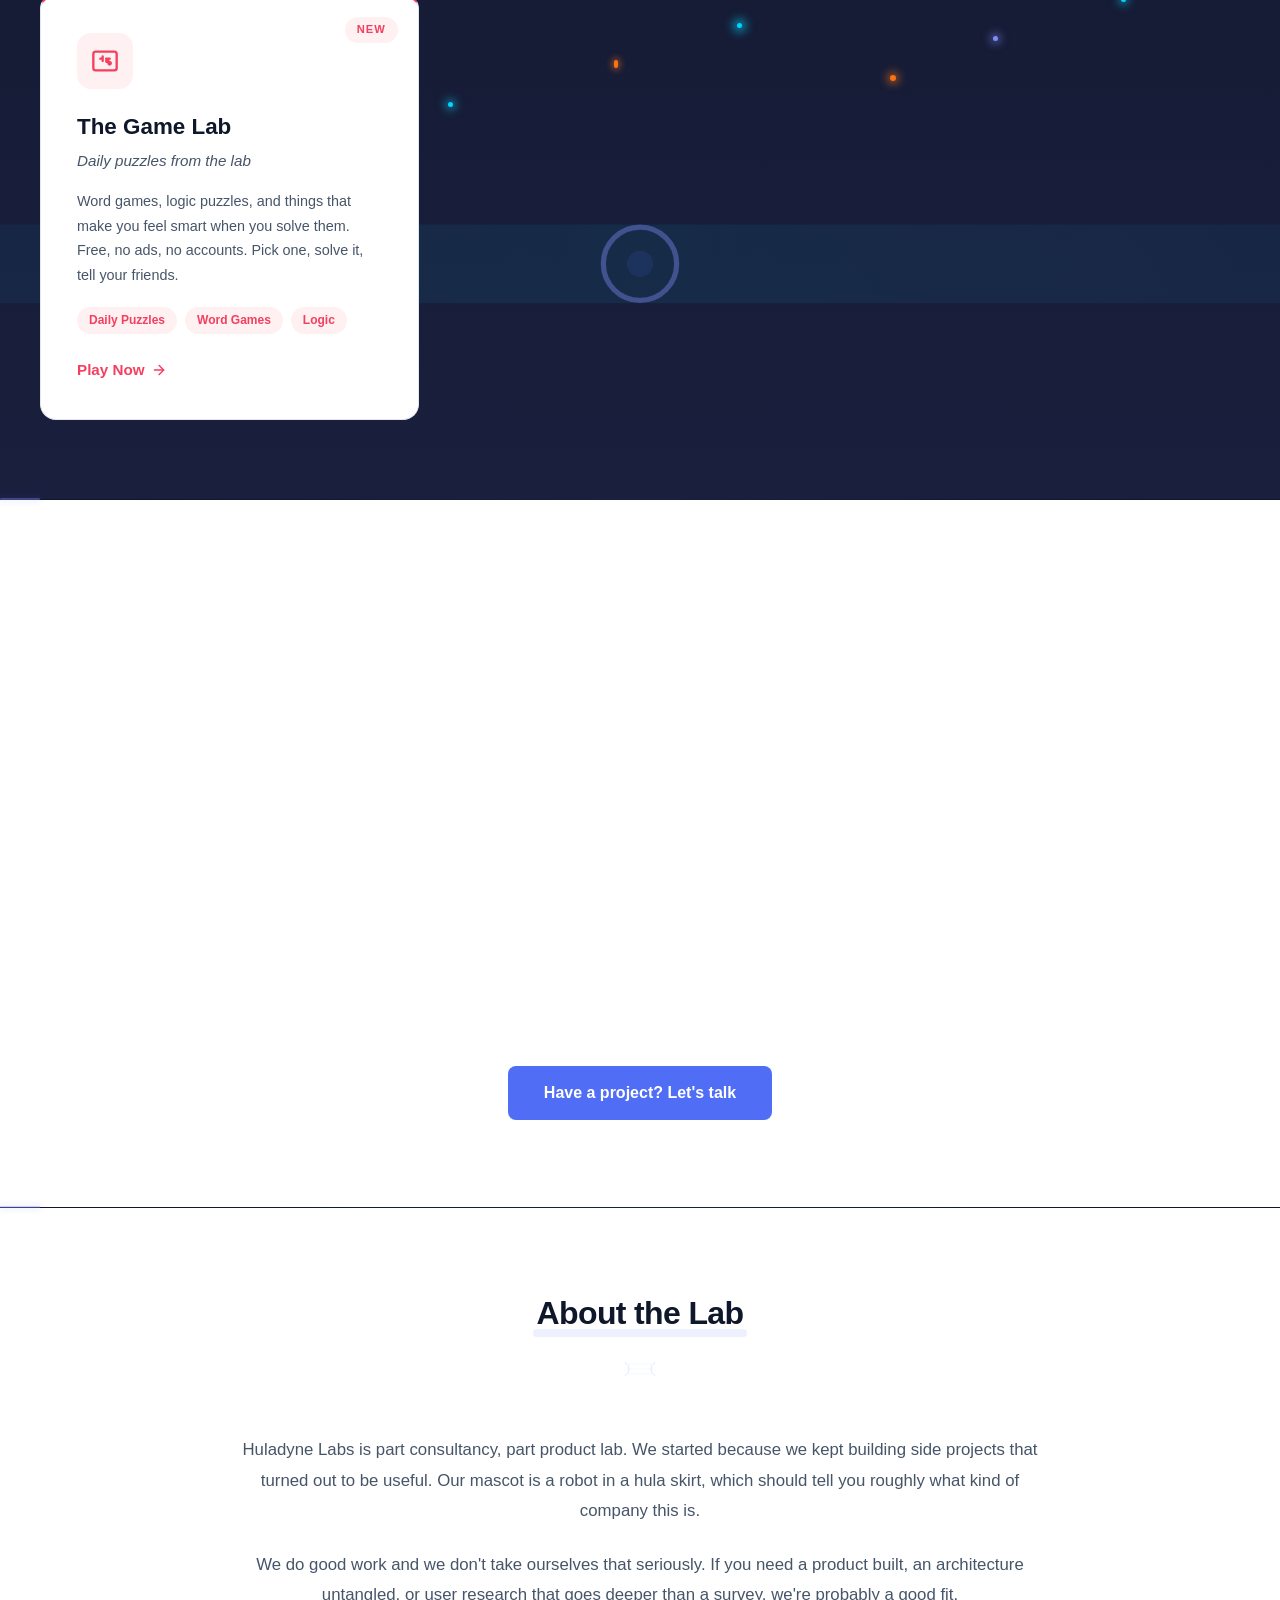
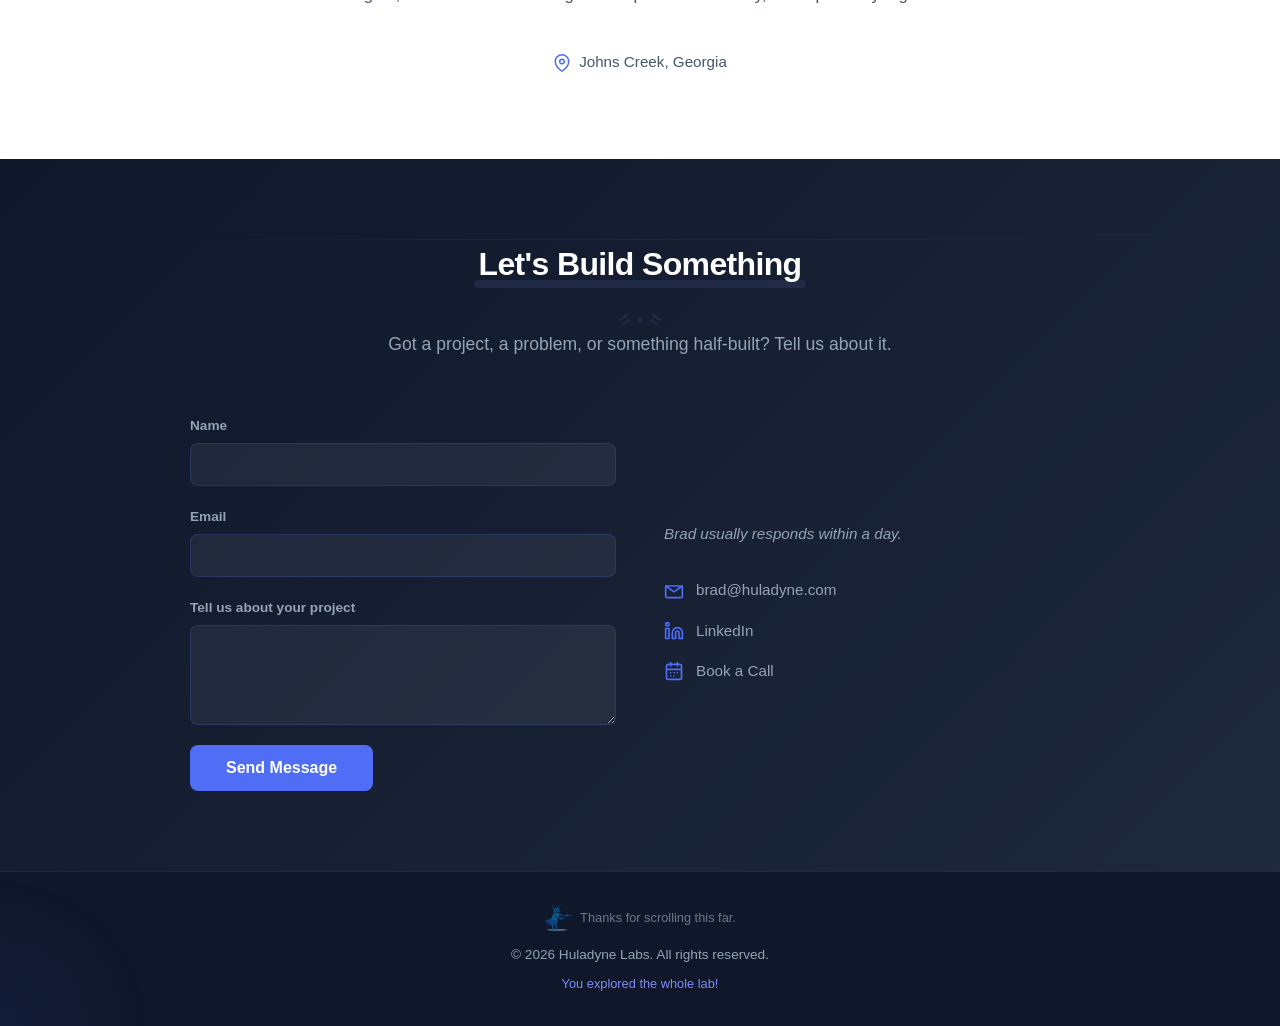
==== commit 9f1c9814: "copy(hero): replace 'Robot-Ville' headline with declarative 'We build things and ship them.'" ====
--- a/index.html
+++ b/index.html
@@ -123,9 +123,9 @@
     <div class="container">
       <img src="/HD_robot.png" alt="Huladyne Robot" class="hero-robot" fetchpriority="high" width="140" height="140">
       <div class="robot-bubble" id="robotBubble" aria-hidden="true"></div>
-      <h1>Welcome to <span>Robot-Ville</span></h1>
+      <h1>We build things and <span>ship them</span>.</h1>
       <p>Huladyne Labs is a small R&D shop. We build products, do consulting, and occasionally get carried away prototyping things nobody asked for. Most of it works. Some of it is even good.</p>
-      <a href="#products" class="hero-cta">See What We're Building</a>
+      <a href="#products" class="hero-cta">See the products</a>
     </div>
   </section>
 
--- a/styles.css
+++ b/styles.css
@@ -2,64 +2,70 @@
        1. FOUNDATION — Variables, Reset, Base
        ============================================ */
     :root {
-      --brand: #4f6df5;
-      --brand-light: #818cf8;
-      --brand-muted: rgba(79, 109, 245, 0.08);
-      --dark: #0f172a;
-      --dark-2: #1e293b;
-      --gray-50: #f8fafc;
-      --gray-100: #f1f5f9;
-      --gray-200: #e2e8f0;
-      --gray-400: #94a3b8;
-      --gray-600: #475569;
-      --gray-700: #334155;
-      --gray-800: #1e293b;
-      --white: #ffffff;
-      --mr: #d97706;
-      --mr-light: #fbbf24;
-      --mr-muted: rgba(217, 119, 6, 0.08);
-      --mr-surface: #fffbeb;
-      --cd: #0d9488;
-      --cd-light: #2dd4bf;
-      --cd-muted: rgba(13, 148, 136, 0.08);
-      --cd-surface: #f0fdfa;
-      --om: #7c3aed;
-      --om-light: #a78bfa;
-      --om-muted: rgba(124, 58, 237, 0.08);
-      --om-surface: #f5f3ff;
-      --gl: #f43f5e;
-      --gl-light: #fb7185;
-      --gl-muted: rgba(244, 63, 94, 0.08);
-      --gl-surface: #fff1f2;
-      --lab-glow: rgba(79, 109, 245, 0.15);
-      --neon-blue: #00d4ff;
-      --neon-purple: #a855f7;
-
-      /* Spring physics timing (Comeau) */
-      --spring-bounce: linear(
-        0, 0.004, 0.016, 0.035, 0.063, 0.098, 0.141, 0.191, 0.25,
-        0.316, 0.391, 0.473, 0.562, 0.658, 0.76, 0.868, 0.982,
-        1.101, 1.166, 1.209, 1.215, 1.199, 1.165, 1.122, 1.075,
-        1.031, 0.996, 0.973, 0.961, 0.96, 0.966, 0.979, 0.993,
-        1.004, 1.011, 1.013, 1.011, 1.006, 1.002, 0.999, 1
-      );
-      --spring-snappy: linear(
-        0, 0.009, 0.035, 0.078, 0.141, 0.223, 0.326, 0.45,
-        0.594, 0.757, 0.938, 1.036, 1.089, 1.107, 1.098,
-        1.071, 1.037, 1.005, 0.983, 0.972, 0.972, 0.981,
-        0.993, 1.003, 1.008, 1.008, 1.004, 1
-      );
+        /* ---------- Brand (Hulabot Blue) ---------- */
+        --brand:         #4f6df5;
+        --brand-light:   #818cf8;
+        --brand-muted:   rgba(79, 109, 245, 0.08);
+        --neon-blue:     #00d4ff;
+        --neon-purple:   #a855f7;
+
+        /* ---------- Product Accents (scoped per product) ---------- */
+        --mr:         #d97706;   --mr-light:   #fbbf24;
+        --mr-muted:   rgba(217, 119, 6, 0.08);   --mr-surface: #fffbeb;
+
+        --cd:         #0d9488;   --cd-light:   #2dd4bf;
+        --cd-muted:   rgba(13, 148, 136, 0.08);  --cd-surface: #f0fdfa;
+
+        --om:         #7c3aed;   --om-light:   #a78bfa;
+        --om-muted:   rgba(124, 58, 237, 0.08);  --om-surface: #f5f3ff;
+
+        --gl:         #f43f5e;   --gl-light:   #fb7185;
+        --gl-muted:   rgba(244, 63, 94, 0.08);   --gl-surface: #fff1f2;
+
+        /* ---------- Neutrals (slate) ---------- */
+        --dark:    #0f172a;
+        --dark-2:  #1e293b;
+        --gray-50:  #f8fafc;
+        --gray-100: #f1f5f9;
+        --gray-200: #e2e8f0;
+        --gray-400: #94a3b8;
+        --gray-600: #475569;
+        --gray-700: #334155;
+        --gray-800: #1e293b;
+        --white:   #ffffff;
+        --lab-glow: rgba(79, 109, 245, 0.15);
+
+        /* ---------- Type ----------
+           Brand font: Switzer (Fontshare, free). Loaded via <link> in index.html <head>.
+           System stack remains as fallback. */
+        --font-sans: 'Switzer', -apple-system, BlinkMacSystemFont, 'Segoe UI',
+        Roboto, 'Helvetica Neue', sans-serif;
+
+        /* ---------- Spring physics timing (unchanged) ---------- */
+        --spring-bounce: linear(
+                0, 0.004, 0.016, 0.035, 0.063, 0.098, 0.141, 0.191, 0.25,
+                0.316, 0.391, 0.473, 0.562, 0.658, 0.76, 0.868, 0.982,
+                1.101, 1.166, 1.209, 1.215, 1.199, 1.165, 1.122, 1.075,
+                1.031, 0.996, 0.973, 0.961, 0.96, 0.966, 0.979, 0.993,
+                1.004, 1.011, 1.013, 1.011, 1.006, 1.002, 0.999, 1
+        );
+        --spring-snappy: linear(
+                0, 0.009, 0.035, 0.078, 0.141, 0.223, 0.326, 0.45,
+                0.594, 0.757, 0.938, 1.036, 1.089, 1.107, 1.098,
+                1.071, 1.037, 1.005, 0.983, 0.972, 0.972, 0.981,
+                0.993, 1.003, 1.008, 1.004, 1
+        );
     }
 
     * { margin: 0; padding: 0; box-sizing: border-box; }
     html { scroll-behavior: smooth; }
 
     body {
-      font-family: -apple-system, BlinkMacSystemFont, 'Segoe UI', Roboto, Oxygen, Ubuntu, sans-serif;
-      color: var(--gray-800);
-      line-height: 1.6;
-      -webkit-font-smoothing: antialiased;
-      background: var(--dark);
+        font-family: var(--font-sans);
+        color: var(--gray-800);
+        line-height: 1.6;
+        -webkit-font-smoothing: antialiased;
+        background: var(--dark);
     }
 
     /* Aurora atmosphere (Bruno) */
@@ -492,14 +498,8 @@
     /* ============================================
        5. 3D CARD SYSTEM (Bruno)
        ============================================ */
-    .lab-cards,
-    .services-grid {
-      perspective: 1000px;
-    }
-
     .lab-card,
     .service-card {
-      transform-style: preserve-3d;
       will-change: transform;
       position: relative;
     }
@@ -632,52 +632,53 @@
     /* Card emerge-from-machine animation */
     .lab-card.reveal {
       opacity: 0;
-      transform: translateY(60px) scale(0.7) rotate(-3deg);
-      transition: opacity 0.5s ease, transform 0.8s var(--spring-bounce);
+      transform: translateY(20px);
+      transition: opacity 0.4s ease, transform 0.45s cubic-bezier(0.22, 1, 0.36, 1);
     }
 
     .lab-card.reveal.revealed {
       opacity: 1;
-      transform: translateY(0) scale(1) rotate(0deg);
-    }
-
-    /* Card at-rest animations (Bruno) */
-    .lab-card--mr {
-      animation: card-float 6s ease-in-out infinite, card-glow-mr 4s ease-in-out infinite;
-    }
-    .lab-card--cd {
-      animation: card-float 6s ease-in-out infinite -2s, card-glow-cd 4s ease-in-out infinite -1.5s;
-    }
-    .lab-card--om {
-      animation: card-float 6s ease-in-out infinite -4s, card-glow-om 4s ease-in-out infinite -3s;
-    }
-    .lab-card--gl {
-      animation: card-float 6s ease-in-out infinite -1s, card-glow-gl 4s ease-in-out infinite -0.5s;
-    }
-
-    @keyframes card-float {
-      0%, 100% { transform: translateY(0px); }
-      50% { transform: translateY(-4px); }
-    }
-
-    @keyframes card-glow-mr {
-      0%, 100% { box-shadow: 0 2px 20px rgba(217, 119, 6, 0); }
-      50% { box-shadow: 0 4px 30px rgba(217, 119, 6, 0.12), 0 0 60px rgba(217, 119, 6, 0.05); }
-    }
-
-    @keyframes card-glow-cd {
-      0%, 100% { box-shadow: 0 2px 20px rgba(13, 148, 136, 0); }
-      50% { box-shadow: 0 4px 30px rgba(13, 148, 136, 0.12), 0 0 60px rgba(13, 148, 136, 0.05); }
-    }
-
-    @keyframes card-glow-om {
-      0%, 100% { box-shadow: 0 2px 20px rgba(124, 58, 237, 0); }
-      50% { box-shadow: 0 4px 30px rgba(124, 58, 237, 0.12), 0 0 60px rgba(124, 58, 237, 0.05); }
-    }
-
-    @keyframes card-glow-gl {
-      0%, 100% { box-shadow: 0 2px 20px rgba(244, 63, 94, 0); }
-      50% { box-shadow: 0 4px 30px rgba(244, 63, 94, 0.12), 0 0 60px rgba(244, 63, 94, 0.05); }
+      transform: translateY(0);
+    }
+
+    /* Card at-rest glow pulse — opacity-only on a pseudo-element so the compositor handles it. */
+    .lab-card--mr { --glow-rgb: 217, 119, 6; }
+    .lab-card--cd { --glow-rgb: 13, 148, 136; }
+    .lab-card--om { --glow-rgb: 124, 58, 237; }
+    .lab-card--gl { --glow-rgb: 244, 63, 94; }
+
+    .lab-card--mr::before,
+    .lab-card--cd::before,
+    .lab-card--om::before,
+    .lab-card--gl::before {
+      content: '';
+      position: absolute;
+      inset: 0;
+      border-radius: inherit;
+      box-shadow:
+        0 4px 30px rgba(var(--glow-rgb), 0.12),
+        0 0 60px rgba(var(--glow-rgb), 0.05);
+      opacity: 0;
+      pointer-events: none;
+      will-change: opacity;
+      animation: card-glow-pulse 4s ease-in-out infinite;
+    }
+    .lab-card--cd::before { animation-delay: -1.5s; }
+    .lab-card--om::before { animation-delay: -3s; }
+    .lab-card--gl::before { animation-delay: -0.5s; }
+
+    @keyframes card-glow-pulse {
+      0%, 100% { opacity: 0; }
+      50% { opacity: 1; }
+    }
+
+    @media (prefers-reduced-motion: reduce) {
+      .lab-card--mr::before,
+      .lab-card--cd::before,
+      .lab-card--om::before,
+      .lab-card--gl::before {
+        animation: none;
+      }
     }
 
     /* Stamp flash on emerge */
@@ -836,10 +837,9 @@
       letter-spacing: 0.08em;
       text-transform: uppercase;
       transition: transform 0.4s var(--spring-snappy);
-      transform: translateZ(30px);
-    }
-
-    .lab-card:hover .lab-card__badge { transform: translateZ(30px) scale(1.05); }
+    }
+
+    .lab-card:hover .lab-card__badge { transform: scale(1.05); }
 
     .lab-card--mr .lab-card__badge {
       background: var(--mr-muted);
@@ -892,11 +892,10 @@
       justify-content: center;
       margin-bottom: 1.25rem;
       transition: transform 0.4s var(--spring-bounce);
-      transform: translateZ(20px);
     }
 
     .lab-card:hover .lab-card__icon {
-      transform: translateZ(20px) scale(1.15) rotate(-5deg);
+      transform: scale(1.15) rotate(-5deg);
     }
 
     .lab-card--mr .lab-card__icon { background: var(--mr-muted); }
@@ -924,10 +923,9 @@
       color: var(--dark);
       margin-bottom: 0.25rem;
       transition: transform 0.35s var(--spring-bounce);
-      transform: translateZ(15px);
-    }
-
-    .lab-card:hover h3 { transform: translateZ(15px) translateX(3px); }
+    }
+
+    .lab-card:hover h3 { transform: translateX(3px); }
 
     .lab-card__tagline {
       font-size: 0.95rem;
@@ -974,7 +972,6 @@
       display: flex;
       align-items: center;
       gap: 6px;
-      transform: translateZ(15px);
     }
 
     .lab-card--mr .lab-card__cta { color: var(--mr); }
@@ -1125,10 +1122,7 @@
       padding: 2.25rem;
       border: 1px solid var(--gray-200);
       transition: box-shadow 0.3s ease;
-      animation: card-float 7s ease-in-out infinite;
-    }
-    .service-card:nth-child(2) { animation-delay: -2.3s; }
-    .service-card:nth-child(3) { animation-delay: -4.1s; }
+    }
 
     .service-card:hover {
       box-shadow: 0 8px 30px rgba(0, 0, 0, 0.08);
